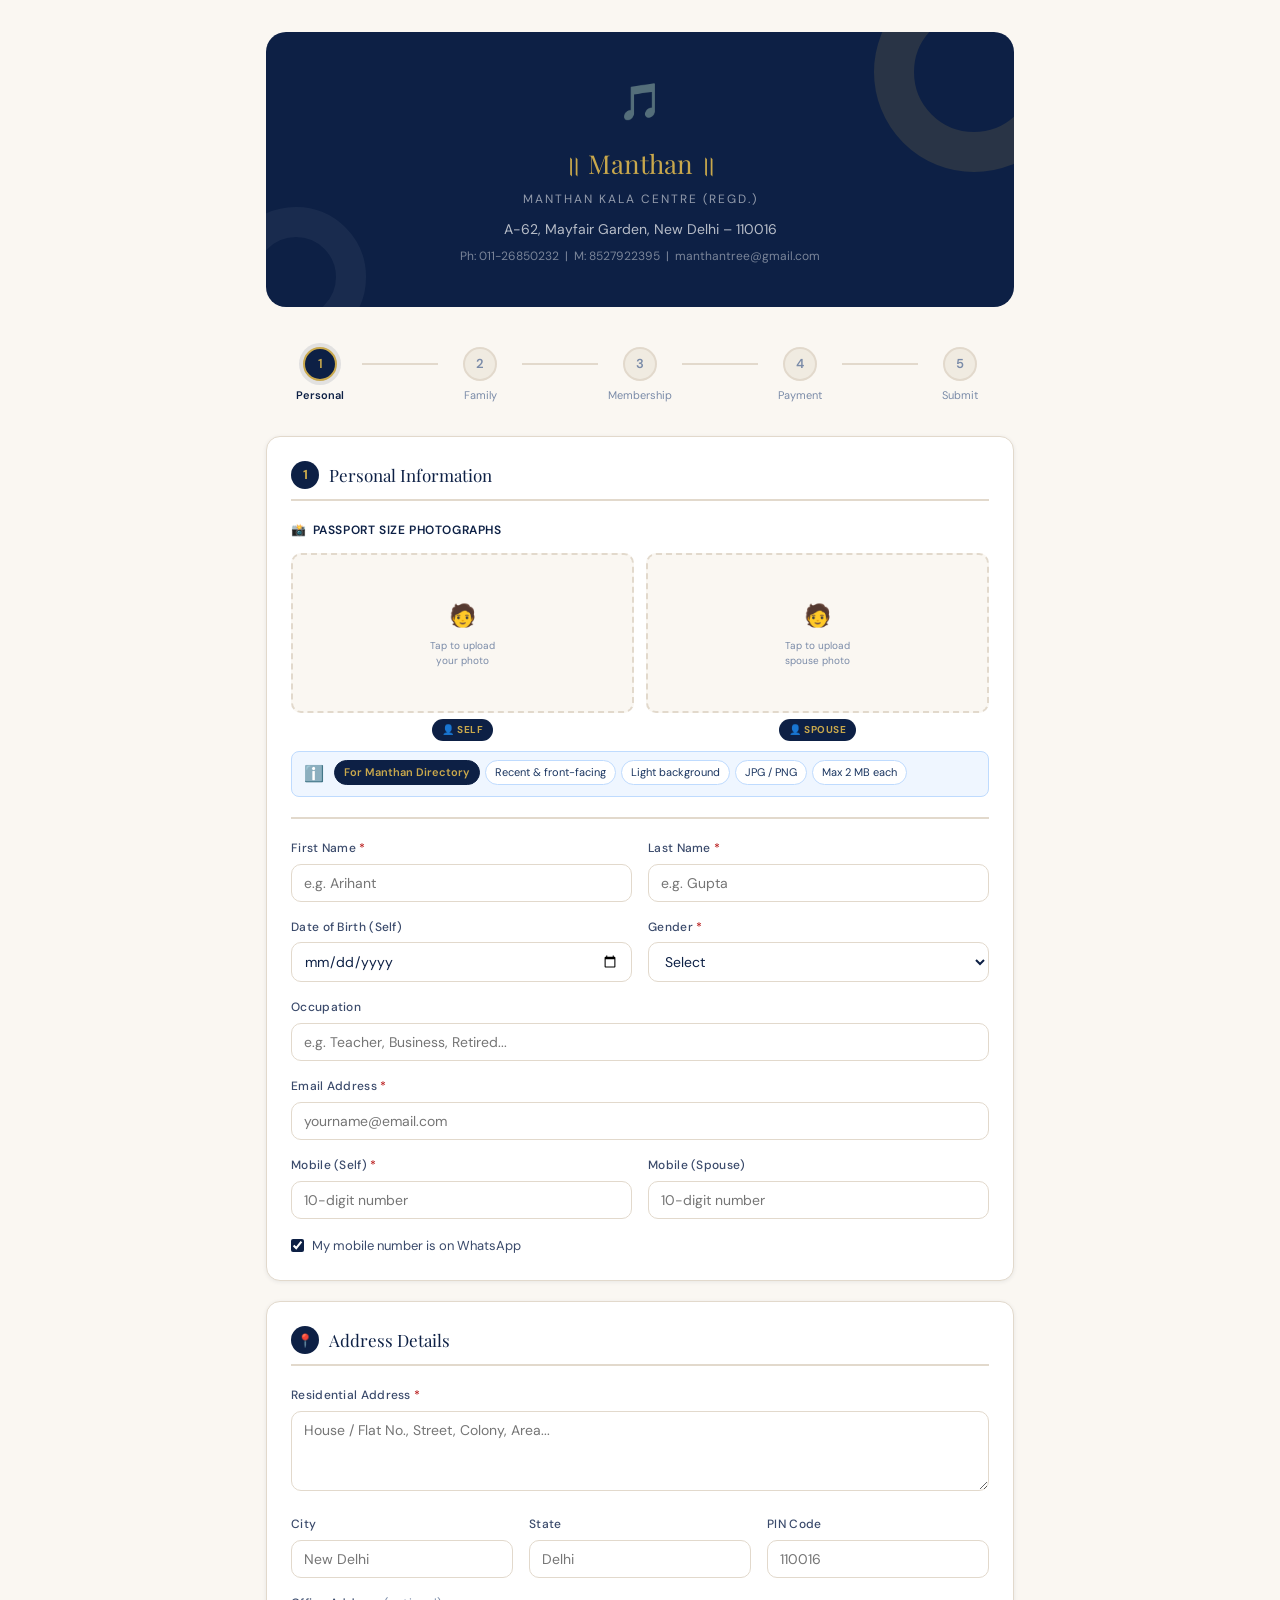
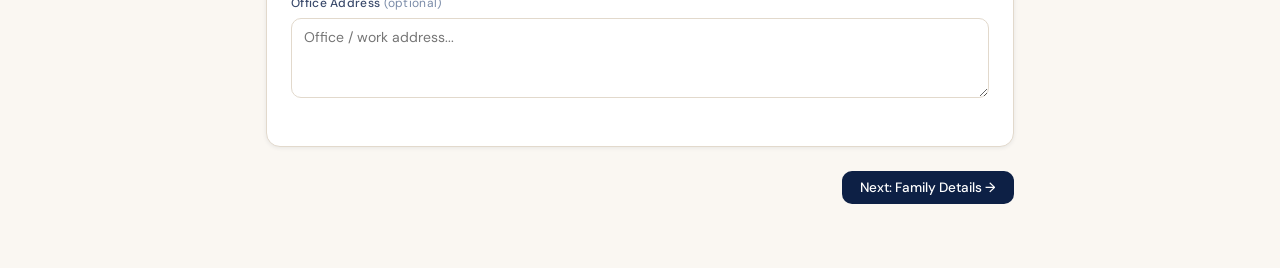
==== index.html @ f6948402 "Fix registration center name and update script URL" ====
<!DOCTYPE html>
<html lang="en">
<head>
  <meta charset="UTF-8"/>
  <meta name="viewport" content="width=device-width, initial-scale=1.0"/>
  <title>Manthan Kala Centre — Membership Registration</title>
  <link rel="stylesheet" href="css/style.css"/>
  <style>
    body { background: var(--ivory); min-height: 100vh; }
    .reg-page { max-width: 780px; margin: 0 auto; padding: 2rem 1rem 4rem; }

    .reg-header {
      text-align: center; margin-bottom: 2.5rem;
      padding: 2.5rem 2rem;
      background: var(--navy);
      border-radius: var(--radius-xl);
      position: relative; overflow: hidden;
    }
    .reg-header::before {
      content: ''; position: absolute; top: -60px; right: -60px;
      width: 200px; height: 200px; border-radius: 50%;
      border: 40px solid rgba(201,168,76,0.15);
    }
    .reg-header::after {
      content: ''; position: absolute; bottom: -40px; left: -40px;
      width: 140px; height: 140px; border-radius: 50%;
      border: 30px solid rgba(255,255,255,0.05);
    }
    .reg-logo-mark { font-size: 36px; margin-bottom: 12px; }
    .reg-org { font-family: 'Playfair Display', serif; font-size: 26px; color: var(--gold); margin-bottom: 4px; }
    .reg-sub { font-size: 12px; color: rgba(255,255,255,0.55); letter-spacing: 2px; text-transform: uppercase; }
    .reg-tagline { font-size: 14px; color: rgba(255,255,255,0.7); margin-top: 8px; }

    .reg-addr { font-size: 12px; color: rgba(255,255,255,0.45); margin-top: 6px; }

    /* stepper row */
    .stepper-row { display: flex; align-items: flex-start; margin-bottom: 2rem; padding: 0 1rem; }
    .step-item { display: flex; flex-direction: column; align-items: center; flex: 1; }
    .step-circle {
      width: 34px; height: 34px; border-radius: 50%;
      display: flex; align-items: center; justify-content: center;
      font-size: 13px; font-weight: 600; transition: all 0.3s; flex-shrink: 0;
    }
    .step-circle.done    { background: var(--success); color: #fff; }
    .step-circle.active  { background: var(--navy); color: var(--gold); border: 2px solid var(--gold); box-shadow: 0 0 0 4px rgba(13,32,69,0.1); }
    .step-circle.pending { background: var(--ivory-dark); color: var(--text-muted); border: 2px solid var(--ivory-border); }
    .step-lbl { font-size: 11px; color: var(--text-muted); margin-top: 5px; text-align: center; }
    .step-lbl.active { color: var(--navy); font-weight: 600; }
    .step-conn { flex: 1; height: 2px; background: var(--ivory-border); margin: 16px 4px 0; }
    .step-conn.done { background: var(--success); }

    .section-header {
      display: flex; align-items: center; gap: 10px;
      margin-bottom: 1.25rem; padding-bottom: 10px;
      border-bottom: 2px solid var(--ivory-border);
    }
    .section-num {
      width: 28px; height: 28px; border-radius: 50%;
      background: var(--navy); color: var(--gold);
      font-size: 13px; font-weight: 700;
      display: flex; align-items: center; justify-content: center;
      flex-shrink: 0;
    }
    .section-title { font-family: 'Playfair Display', serif; font-size: 17px; color: var(--navy); }

    .fee-box {
      background: linear-gradient(135deg, var(--navy) 0%, var(--navy-mid) 100%);
      color: #fff; border-radius: var(--radius-lg); padding: 1.25rem 1.5rem;
      margin-top: 1rem;
    }
    .fee-row { display: flex; justify-content: space-between; font-size: 14px; padding: 5px 0; }
    .fee-row.total { border-top: 1px solid rgba(255,255,255,0.2); margin-top: 6px; padding-top: 10px; font-size: 18px; font-weight: 700; color: var(--gold); }

    .bank-box {
      background: #EFF6FF; border: 1px solid #BFDBFE;
      border-radius: var(--radius); padding: 1rem 1.25rem; font-size: 13px; color: var(--navy-mid);
    }
    .bank-box strong { color: var(--navy); display: block; margin-bottom: 6px; }

    .step-content { animation: fadeIn 0.3s ease; }
    @keyframes fadeIn { from { opacity:0; transform:translateY(8px); } to { opacity:1; transform:none; } }

    /* ── PASSPORT PHOTO UPLOAD — mobile-first redesign ── */
    .photo-section {
      padding: 0 0 1.25rem;
      margin-bottom: 1.25rem;
      border-bottom: 2px solid var(--ivory-border);
    }
    .photo-section-label {
      font-size: 12px; font-weight: 600; color: var(--navy);
      text-transform: uppercase; letter-spacing: 0.6px;
      margin-bottom: 12px;
      display: flex; align-items: center; gap: 6px;
    }
    /* Two upload boxes side by side */
    .photo-boxes-row {
      display: grid;
      grid-template-columns: 1fr 1fr;
      gap: 12px;
      margin-bottom: 10px;
    }
    .photo-slot {
      display: flex; flex-direction: column; align-items: center; gap: 6px;
    }
    .photo-box {
      width: 100%; aspect-ratio: 3/4;
      max-height: 160px;
      border: 2px dashed var(--ivory-border);
      border-radius: 10px; background: var(--ivory);
      display: flex; flex-direction: column;
      align-items: center; justify-content: center;
      overflow: hidden;
      transition: border-color 0.2s, background 0.2s;
      position: relative;
      cursor: pointer;
    }
    .photo-box:hover { border-color: var(--blue-accent); background: #EFF6FF; }
    .photo-box.has-photo { border-style: solid; border-color: var(--navy); background: #fff; }

    /* The file input covers the entire box invisibly — user taps directly on it */
    .photo-box input[type=file] {
      position: absolute;
      inset: 0;
      width: 100%;
      height: 100%;
      opacity: 0;
      cursor: pointer;
      z-index: 10;
      font-size: 0;
    }
    /* Preview image sits below the input */
    .photo-box img {
      position: absolute;
      inset: 0;
      width: 100%; height: 100%;
      object-fit: cover;
      z-index: 2;
      border-radius: 8px;
      display: block;
    }
    .photo-box.has-photo .photo-box-placeholder { display: none; }
    .photo-box-placeholder {
      text-align: center; padding: 6px; z-index: 1; position: relative;
    }
    .photo-box-placeholder .ph-icon { font-size: 22px; margin-bottom: 4px; display: block; }
    .photo-box-placeholder .ph-text { font-size: 10px; color: var(--text-muted); line-height: 1.5; }
    .photo-tag {
      display: inline-flex; align-items: center; gap: 5px;
      background: var(--navy); color: var(--gold);
      font-size: 10px; font-weight: 700; letter-spacing: 0.5px;
      text-transform: uppercase;
      padding: 3px 10px; border-radius: 20px;
    }
    .photo-change-btn {
      font-size: 11px; color: var(--blue-accent); cursor: pointer;
      background: none; border: none; padding: 0; text-decoration: underline;
      display: none; margin-top: 0; text-align: center;
    }
    .photo-slot.has-photo .photo-change-btn { display: block; }

    /* Compact horizontal requirements strip below the boxes */
    .photo-req-strip {
      display: flex; align-items: flex-start; gap: 10px;
      background: #EFF6FF; border: 1px solid #BFDBFE;
      border-radius: 8px; padding: 8px 12px;
      margin-top: 2px;
    }
    .photo-req-icon { font-size: 16px; flex-shrink: 0; margin-top: 1px; }
    .photo-req-tags {
      display: flex; flex-wrap: wrap; gap: 5px; align-items: center;
    }
    .photo-req-chip {
      display: inline-block;
      background: #fff; border: 1px solid #BFDBFE;
      border-radius: 20px; padding: 2px 9px;
      font-size: 11px; color: var(--navy-mid);
      white-space: nowrap;
    }
    .photo-req-chip.accent {
      background: var(--navy); color: var(--gold);
      border-color: var(--navy); font-weight: 600;
    }

    .btn-row { display: flex; gap: 10px; justify-content: flex-end; margin-top: 1.5rem; }

    /* receipt upload */
    .receipt-uploaded { background: var(--success-bg); border: 1.5px solid #A7F3D0; border-radius: var(--radius); padding: 10px 14px; display: flex; align-items: center; gap: 10px; font-size: 13px; color: var(--success); margin-top: 10px; }

    /* success screen */
    .success-card { text-align: center; padding: 3rem 2rem; }
    .success-ring { width: 80px; height: 80px; border-radius: 50%; background: var(--success-bg); border: 3px solid var(--success); color: var(--success); font-size: 36px; display: flex; align-items: center; justify-content: center; margin: 0 auto 1.5rem; }
    .success-title { font-family: 'Playfair Display', serif; font-size: 26px; color: var(--navy); margin-bottom: 8px; }
    .success-id { display: inline-block; background: var(--navy); color: var(--gold); font-size: 22px; font-weight: 700; padding: 10px 28px; border-radius: var(--radius); letter-spacing: 2px; margin: 1rem 0; }
    .next-box { background: var(--ivory-dark); border-radius: var(--radius-lg); padding: 1.25rem; text-align: left; margin-top: 1.5rem; }
    .next-box p { font-size: 13px; color: var(--text-mid); padding: 4px 0; }
  </style>
</head>
<body>
<div class="reg-page">

  <!-- HEADER -->
  <div class="reg-header">
    <div class="reg-logo-mark">🎵</div>
    <div class="reg-org">॥ Manthan ॥</div>
    <div class="reg-sub">Manthan Kala Centre (Regd.)</div>
    <div class="reg-tagline">A-62, Mayfair Garden, New Delhi – 110016</div>
    <div class="reg-addr">Ph: 011-26850232 &nbsp;|&nbsp; M: 8527922395 &nbsp;|&nbsp; manthantree@gmail.com</div>
  </div>

  <!-- STEPPER -->
  <div class="stepper-row" id="stepper">
    <div class="step-item">
      <div class="step-circle active" id="sc1">1</div>
      <div class="step-lbl active" id="sl1">Personal</div>
    </div>
    <div class="step-conn" id="cn1"></div>
    <div class="step-item">
      <div class="step-circle pending" id="sc2">2</div>
      <div class="step-lbl" id="sl2">Family</div>
    </div>
    <div class="step-conn" id="cn2"></div>
    <div class="step-item">
      <div class="step-circle pending" id="sc3">3</div>
      <div class="step-lbl" id="sl3">Membership</div>
    </div>
    <div class="step-conn" id="cn3"></div>
    <div class="step-item">
      <div class="step-circle pending" id="sc4">4</div>
      <div class="step-lbl" id="sl4">Payment</div>
    </div>
    <div class="step-conn" id="cn4"></div>
    <div class="step-item">
      <div class="step-circle pending" id="sc5">5</div>
      <div class="step-lbl" id="sl5">Submit</div>
    </div>
  </div>

  <!-- ═══ STEP 1: PERSONAL INFO ═══ -->
  <div id="step1" class="step-content">
    <div class="card">
      <div class="section-header"><div class="section-num">1</div><div class="section-title">Personal Information</div></div>

      <!-- PASSPORT PHOTOS — compact mobile-first layout -->
      <div class="photo-section">
        <div class="photo-section-label">
          <span>📸</span> Passport Size Photographs
        </div>

        <!-- Two upload boxes side by side -->
        <div class="photo-boxes-row">

          <!-- Self -->
          <div class="photo-slot" id="photoSlot-self">
            <div class="photo-box" id="photoBox-self" title="Tap to upload your passport photo">
              <!-- Invisible file input covers the entire box — direct tap -->
              <input type="file" id="photoInput-self" accept="image/*" capture="user"/>
              <div class="photo-box-placeholder">
                <span class="ph-icon">🧑</span>
                <div class="ph-text">Tap to upload<br/>your photo</div>
              </div>
            </div>
            <div class="photo-tag">&#128100; Self</div>
            <button class="photo-change-btn" id="photoChangeBtn-self" type="button"
                    onclick="document.getElementById('photoInput-self').click()">
              Change photo
            </button>
          </div>

          <!-- Spouse -->
          <div class="photo-slot" id="photoSlot-spouse">
            <div class="photo-box" id="photoBox-spouse" title="Tap to upload spouse passport photo">
              <!-- Invisible file input covers the entire box — direct tap -->
              <input type="file" id="photoInput-spouse" accept="image/*"/>
              <div class="photo-box-placeholder">
                <span class="ph-icon">🧑</span>
                <div class="ph-text">Tap to upload<br/>spouse photo</div>
              </div>
            </div>
            <div class="photo-tag">&#128100; Spouse</div>
            <button class="photo-change-btn" id="photoChangeBtn-spouse" type="button"
                    onclick="document.getElementById('photoInput-spouse').click()">
              Change photo
            </button>
          </div>

        </div><!-- end photo-boxes-row -->

        <!-- Compact requirements strip below the two boxes -->
        <div class="photo-req-strip">
          <div class="photo-req-icon">ℹ️</div>
          <div class="photo-req-tags">
            <span class="photo-req-chip accent">For Manthan Directory</span>
            <span class="photo-req-chip">Recent &amp; front-facing</span>
            <span class="photo-req-chip">Light background</span>
            <span class="photo-req-chip">JPG / PNG</span>
            <span class="photo-req-chip">Max 2 MB each</span>
          </div>
        </div>

      </div><!-- END PHOTOS -->

      <div class="form-grid">
        <div class="field" id="f-fname">
          <label>First Name <span class="req">*</span></label>
          <input type="text" id="fname" placeholder="e.g. Arihant"/>
          <div class="error-msg" style="color:var(--danger);font-size:11px;display:none;">Required</div>
        </div>
        <div class="field" id="f-lname">
          <label>Last Name <span class="req">*</span></label>
          <input type="text" id="lname" placeholder="e.g. Gupta"/>
          <div class="error-msg" style="color:var(--danger);font-size:11px;display:none;">Required</div>
        </div>
      </div>
      <div class="form-grid">
        <div class="field">
          <label>Date of Birth (Self)</label>
          <input type="date" id="dob"/>
        </div>
        <div class="field" id="f-gender">
          <label>Gender <span class="req">*</span></label>
          <select id="gender">
            <option value="">Select</option>
            <option>Male</option><option>Female</option><option>Other</option>
          </select>
          <div class="error-msg" style="color:var(--danger);font-size:11px;display:none;">Required</div>
        </div>
      </div>
      <div class="field">
        <label>Occupation</label>
        <input type="text" id="occ" placeholder="e.g. Teacher, Business, Retired..."/>
      </div>
      <div class="field" id="f-email">
        <label>Email Address <span class="req">*</span></label>
        <input type="email" id="email" placeholder="yourname@email.com"/>
        <div class="error-msg" style="color:var(--danger);font-size:11px;display:none;">Valid email required</div>
      </div>
      <div class="form-grid">
        <div class="field" id="f-mobile">
          <label>Mobile (Self) <span class="req">*</span></label>
          <input type="tel" id="mobile" placeholder="10-digit number" maxlength="10"/>
          <div class="error-msg" style="color:var(--danger);font-size:11px;display:none;">Valid 10-digit number required</div>
        </div>
        <div class="field">
          <label>Mobile (Spouse)</label>
          <input type="tel" id="mobile2" placeholder="10-digit number" maxlength="10"/>
        </div>
      </div>
      <label class="flex-center gap-8" style="font-size:13px;color:var(--text-mid);cursor:pointer;">
        <input type="checkbox" id="whatsapp" checked style="accent-color:var(--navy);"/> 
        My mobile number is on WhatsApp
      </label>
    </div>
    <div class="card">
      <div class="section-header"><div class="section-num">📍</div><div class="section-title">Address Details</div></div>
      <div class="field">
        <label>Residential Address <span class="req">*</span></label>
        <textarea id="raddr" placeholder="House / Flat No., Street, Colony, Area..."></textarea>
      </div>
      <div class="form-grid-3">
        <div class="field"><label>City</label><input type="text" id="city" placeholder="New Delhi"/></div>
        <div class="field"><label>State</label><input type="text" id="state" placeholder="Delhi"/></div>
        <div class="field"><label>PIN Code</label><input type="text" id="pin" maxlength="6" placeholder="110016"/></div>
      </div>
      <div class="field">
        <label>Office Address <span style="color:var(--text-muted);font-weight:400;">(optional)</span></label>
        <textarea id="oaddr" placeholder="Office / work address..."></textarea>
      </div>
    </div>
    <div class="btn-row">
      <button class="btn btn-primary" onclick="goStep(2)">Next: Family Details &rarr;</button>
    </div>
  </div>

  <!-- ═══ STEP 2: FAMILY ═══ -->
  <div id="step2" class="step-content" style="display:none;">
    <div class="card">
      <div class="section-header"><div class="section-num">2</div><div class="section-title">Family Details</div></div>
      <div class="form-grid">
        <div class="field"><label>Spouse / Partner Name</label><input type="text" id="spouse" placeholder="Full name"/></div>
        <div class="field"><label>Date of Birth (Spouse)</label><input type="date" id="sdob"/></div>
      </div>
      <div class="field"><label>Wedding Anniversary Date</label><input type="date" id="anniv"/></div>
      <div class="field"><label>Dependants / Children Names</label><input type="text" id="dep" placeholder="e.g. Riya, Arjun (comma separated)"/></div>
    </div>
    <div class="card">
      <div class="section-header"><div class="section-num">🎨</div><div class="section-title">Area of Interest in Arts</div></div>
      <p class="text-muted text-small" style="margin-bottom:10px;">Select all that apply — we'll invite you to relevant events</p>
      <div class="chip-group">
        <div class="chip" onclick="toggleChip(this)">Classical Music</div>
        <div class="chip" onclick="toggleChip(this)">Light Music</div>
        <div class="chip" onclick="toggleChip(this)">Classical Dance</div>
        <div class="chip" onclick="toggleChip(this)">Folk Dance</div>
        <div class="chip" onclick="toggleChip(this)">Theatre / Drama</div>
        <div class="chip" onclick="toggleChip(this)">Visual Arts</div>
        <div class="chip" onclick="toggleChip(this)">Poetry / Literature</div>
        <div class="chip" onclick="toggleChip(this)">Photography</div>
        <div class="chip" onclick="toggleChip(this)">Handicrafts</div>
        <div class="chip" onclick="toggleChip(this)">Other</div>
      </div>
    </div>
    <div class="btn-row">
      <button class="btn btn-outline" onclick="goStep(1)">&larr; Back</button>
      <button class="btn btn-primary" onclick="goStep(3)">Next: Membership &rarr;</button>
    </div>
  </div>

  <!-- ═══ STEP 3: MEMBERSHIP ═══ -->
  <div id="step3" class="step-content" style="display:none;">
    <div class="card">
      <div class="section-header"><div class="section-num">3</div><div class="section-title">Membership Type</div></div>
      <div class="mem-type-wrap">
        <div class="mem-type-card selected">
          <div class="flex-center gap-12">
            <span style="font-size:24px;">⭐</span>
            <div>
              <div class="mem-type-name">Annual Membership</div>
              <div class="mem-type-price">₹25,000 <span style="font-size:13px;color:var(--text-muted);font-weight:400;">per year</span></div>
              <div class="mem-type-tax">+ CGST 9% (₹2,250) + SGST 9% (₹2,250) | HSN Code: 999599</div>
              <div class="mem-type-total">Total Payable: ₹29,500 per year</div>
            </div>
          </div>
        </div>
      </div>
      <div class="fee-box mt-2">
        <div class="fee-row"><span>Yearly Subscription (HSN 999599)</span><span>₹25,000</span></div>
        <div class="fee-row"><span>CGST @ 9%</span><span>₹2,250</span></div>
        <div class="fee-row"><span>SGST @ 9%</span><span>₹2,250</span></div>
        <div class="fee-row total"><span>Total Payable</span><span>₹29,500</span></div>
      </div>
      <p class="text-small text-muted mt-1" style="padding:8px 0;">
        In words: <em>Rupees Twenty-Nine Thousand Five Hundred Only</em>
      </p>
      <div class="field mt-2">
        <label>Referred by (Member Name or ID)</label>
        <input type="text" id="refby" placeholder="Who introduced you to Manthan Kala Centre? (optional)"/>
      </div>
    </div>
    <div class="btn-row">
      <button class="btn btn-outline" onclick="goStep(2)">&larr; Back</button>
      <button class="btn btn-primary" onclick="goStep(4)">Next: Payment &rarr;</button>
    </div>
  </div>

  <!-- ═══ STEP 4: PAYMENT ═══ -->
  <div id="step4" class="step-content" style="display:none;">
    <div class="card">
      <div class="section-header"><div class="section-num">4</div><div class="section-title">Payment Details</div></div>

      <div class="bank-box">
        <strong>Bank Account Details — Manthan Kala Centre</strong>
        <div class="form-grid" style="margin-top:6px;gap:8px;">
          <div><span class="text-muted text-small">Bank Name</span><br/><strong>Punjab National Bank</strong></div>
          <div><span class="text-muted text-small">Account No.</span><br/><strong>05622011010738</strong></div>
          <div><span class="text-muted text-small">IFSC Code</span><br/><strong>PUNB0035610</strong></div>
          <div><span class="text-muted text-small">Branch</span><br/><strong>New Delhi, Saket – 110017</strong></div>
        </div>
        <div style="margin-top:8px;font-size:11px;color:var(--text-muted);">Also payable via cheque/cash in favour of "MANTHAN KALA CENTRE". Write Name &amp; Membership No. on reverse of cheque.</div>
        <div style="margin-top:6px;font-size:11px;color:var(--warning);background:var(--warning-bg);padding:6px 10px;border-radius:6px;">
          ⚠ Payment due before <strong>15th May</strong> of each year. Interest @ ₹500/month applies after due date.
        </div>
      </div>

      <div class="field mt-2">
        <label>Payment Method <span class="req">*</span></label>
        <select id="paymethod">
          <option value="">Select method</option>
          <option>NEFT / RTGS / IMPS</option>
          <option>UPI / GPay / PhonePe</option>
          <option>Cheque</option>
          <option>Cash at Office</option>
        </select>
      </div>
      <div class="form-grid">
        <div class="field" id="f-payref">
          <label>Transaction / UTR Reference No. <span class="req">*</span></label>
          <input type="text" id="payref" placeholder="e.g. PUNB0012345678 or UPI Ref"/>
          <div class="error-msg" style="color:var(--danger);font-size:11px;display:none;">Required</div>
        </div>
        <div class="field">
          <label>Payment Date <span class="req">*</span></label>
          <input type="date" id="paydate"/>
        </div>
      </div>
      <div class="field">
        <label>Amount Paid (₹) <span class="req">*</span></label>
        <input type="number" id="payamt" value="29500" min="0"/>
      </div>

      <!-- Receipt upload -->
      <div class="field">
        <label>Upload Payment Receipt / Screenshot <span class="req">*</span></label>
        <div class="upload-zone" id="uploadZone" onclick="document.getElementById('receiptFile').click()">
          <div class="upload-icon">📎</div>
          <div class="upload-text">Click to upload or drag &amp; drop</div>
          <div class="upload-hint">JPG, PNG, PDF — max 5MB</div>
        </div>
        <input type="file" id="receiptFile" accept="image/*,.pdf" style="display:none;" onchange="handleUpload(this)"/>
        <div id="uploadPreview" style="display:none;" class="receipt-uploaded">
          <span>✅</span> <span id="uploadName"></span>
          <button onclick="clearUpload()" style="margin-left:auto;background:none;border:none;cursor:pointer;font-size:14px;color:var(--danger);">✕</button>
        </div>
      </div>

      <div class="field">
        <label>Additional Notes / Message</label>
        <textarea id="paynotes" placeholder="Any additional information for the office..."></textarea>
      </div>
    </div>
    <div class="btn-row">
      <button class="btn btn-outline" onclick="goStep(3)">&larr; Back</button>
      <button class="btn btn-primary" onclick="goStep(5)">Review &amp; Submit &rarr;</button>
    </div>
  </div>

  <!-- ═══ STEP 5: REVIEW & SUBMIT ═══ -->
  <div id="step5" class="step-content" style="display:none;">
    <div class="card">
      <div class="section-header"><div class="section-num">5</div><div class="section-title">Review Your Application</div></div>
      <div id="summaryBody"></div>
    </div>
    <div class="card">
      <label class="flex-center gap-8" style="font-size:13px;cursor:pointer;margin-bottom:10px;">
        <input type="checkbox" id="agree" style="accent-color:var(--navy);"/>
        I agree to abide by the rules, byelaws, and norms of Manthan Kala Centre (Regd.)
      </label>
      <label class="flex-center gap-8" style="font-size:13px;cursor:pointer;">
        <input type="checkbox" id="accurate" style="accent-color:var(--navy);"/>
        The information provided is true and accurate to the best of my knowledge
      </label>
    </div>
    <div id="submitAlert" style="display:none;"></div>
    <div class="btn-row">
      <button class="btn btn-outline" onclick="goStep(4)">&larr; Back</button>
      <button class="btn btn-gold" id="submitBtn" onclick="submitForm()">&#10003; Submit Application</button>
    </div>
  </div>

  <!-- ═══ SUCCESS ═══ -->
  <div id="stepSuccess" style="display:none;">
    <div class="card success-card">
      <div class="success-ring">✓</div>
      <div class="success-title">Application Submitted!</div>
      <p class="text-muted">Your membership application is under review.</p>
      <div class="success-id" id="successID">MKC-2026-XXXX</div>
      <p class="text-small text-muted">Save this Application Number for future reference</p>
      <div class="next-box">
        <p style="font-weight:600;color:var(--navy);margin-bottom:8px;">What happens next?</p>
        <p>📋 Admin will review your details and payment receipt</p>
        <p>✅ Upon verification, your membership will be activated</p>
        <p>📧 You will receive a Tax Invoice by email (for official records)</p>
        <p>📞 For queries: 8527922395 (WhatsApp) or manthantree@gmail.com</p>
        <p>⚠ Payment should be made before 15th May. Interest @ ₹500/month after due date.</p>
      </div>
      <button class="btn btn-outline mt-2" onclick="resetForm()">Register Another Member</button>
    </div>
  </div>

</div><!-- end reg-page -->

<script>
// MKC Registration Form - register.js
var SCRIPT_URL = 'https://script.google.com/macros/s/AKfycby2R9WL7mCyHiYpEG32wGveIFTIZwmKuvpVXccnBHKwXLjN-_VLME05RcclV7tKplvC/exec
';
YOUR_
var currentStep  = 1;
var uploadedFile = null;
var photoData    = { self: null, spouse: null };
var driveLinks   = { receipt: '', photoSelf: '', photoSpouse: '' };
var CHUNK_SIZE   = 6000;
var _cbCount     = 0;

// ?????? PHOTO PREVIEW ??????
function showPhotoPreview(who, dataUrl) {
  var box  = document.getElementById('photoBox-'  + who);
  var slot = document.getElementById('photoSlot-' + who);
  if (!box) return;
  var old = box.querySelector('img');
  if (old) old.remove();
  var img = document.createElement('img');
  img.style.cssText = 'position:absolute;top:0;left:0;width:100%;height:100%;object-fit:cover;z-index:2;border-radius:8px;display:block;';
  img.src = dataUrl;
  box.appendChild(img);
  box.classList.add('has-photo');
  if (slot) slot.classList.add('has-photo');
}

function handlePhoto(who, input) {
  var file = input && input.files && input.files[0];
  if (!file) return;
  if (file.size > 2097152) { alert('Photo too large. Max 2MB.'); input.value = ''; return; }
  var reader = new FileReader();
  reader.onload = function(ev) {
    photoData[who] = { dataUrl: ev.target.result, name: file.name, mime: file.type };
    showPhotoPreview(who, ev.target.result);
  };
  reader.onerror = function() { alert('Could not read photo. Try again.'); };
  reader.readAsDataURL(file);
}

// ?????? RECEIPT PREVIEW ??????
function handleUpload(input) {
  var file = input && input.files && input.files[0];
  if (!file) return;
  if (file.size > 5242880) { alert('File too large. Max 5MB.'); input.value = ''; return; }
  var reader = new FileReader();
  reader.onload = function(ev) {
    uploadedFile = { dataUrl: ev.target.result, name: file.name, mime: file.type };
    var prev = document.getElementById('uploadPreview');
    var zone = document.getElementById('uploadZone');
    var nm   = document.getElementById('uploadName');
    if (prev) prev.style.display = 'flex';
    if (zone) zone.style.display = 'none';
    if (nm)   nm.textContent = file.name;
  };
  reader.onerror = function() { alert('Could not read file. Try again.'); };
  reader.readAsDataURL(file);
}

function clearUpload() {
  uploadedFile = null;
  driveLinks.receipt = '';
  var rf = document.getElementById('receiptFile');
  if (rf) rf.value = '';
  var prev = document.getElementById('uploadPreview');
  var zone = document.getElementById('uploadZone');
  if (prev) prev.style.display = 'none';
  if (zone) zone.style.display = 'block';
}

// ?????? STEP NAVIGATION ??????
function goStep(n) {
  if (n > currentStep && !validateStep(currentStep)) return;
  document.getElementById('step' + currentStep).style.display = 'none';
  currentStep = n;
  var el = document.getElementById('step' + n);
  if (el) el.style.display = 'block';
  updateStepper();
  if (n === 5) buildSummary();
  window.scrollTo({ top: 0, behavior: 'smooth' });
}

function updateStepper() {
  for (var i = 1; i <= 5; i++) {
    var sc = document.getElementById('sc' + i);
    var sl = document.getElementById('sl' + i);
    if (!sc) continue;
    if (i < currentStep)       { sc.className = 'step-circle done';    sc.innerHTML = '&#10003;'; }
    else if (i === currentStep) { sc.className = 'step-circle active';  sc.innerHTML = String(i); }
    else                        { sc.className = 'step-circle pending'; sc.innerHTML = String(i); }
    sl.className = 'step-lbl' + (i === currentStep ? ' active' : '');
    if (i < 5) {
      var cn = document.getElementById('cn' + i);
      if (cn) cn.className = 'step-conn' + (i < currentStep ? ' done' : '');
    }
  }
}

// ?????? VALIDATION ??????
function validateStep(s) {
  if (s === 1) return checkFields([
    ['f-fname','fname','text'],['f-lname','lname','text'],
    ['f-gender','gender','select'],['f-email','email','email'],['f-mobile','mobile','mobile']
  ]);
  if (s === 4) {
    var ok = checkFields([['f-payref','payref','text']]);
    if (!uploadedFile) { alert('Please upload your payment receipt.'); return false; }
    var pm = document.getElementById('paymethod');
    if (!pm || !pm.value) { alert('Please select a payment method.'); return false; }
    return ok;
  }
  return true;
}

function checkFields(arr) {
  var ok = true;
  arr.forEach(function(c) {
    var wrap = document.getElementById(c[0]);
    if (!wrap) return;
    var inp = document.getElementById(c[1]);
    var val = inp ? inp.value.trim() : '';
    var bad;
    if (c[2] === 'email')  bad = !val || !/^[^\s@]+@[^\s@]+\.[^\s@]+$/.test(val);
    else if (c[2] === 'mobile') bad = !val || !/^\d{10}$/.test(val);
    else bad = !val;
    wrap.classList.toggle('has-error', bad);
    var em = wrap.querySelector('.error-msg');
    if (em) em.style.display = bad ? 'block' : 'none';
    if (bad) ok = false;
  });
  return ok;
}

function toggleChip(el) { el.classList.toggle('selected'); }

// ?????? BUILD SUMMARY ??????
function buildSummary() {
  var chips = Array.from(document.querySelectorAll('.chip.selected')).map(function(c) { return c.textContent; }).join(', ');
  var rows = [
    ['Full Name', (v('fname') + ' ' + v('lname')).trim()],
    ['Gender', v('gender')],
    ['Date of Birth', v('dob') || '-'],
    ['Occupation', v('occ') || '-'],
    ['Email', v('email')],
    ['Mobile', v('mobile') + (document.getElementById('whatsapp').checked ? ' (WhatsApp)' : '')],
    ['Spouse Name', v('spouse') || '-'],
    ['City / PIN', (v('city') || '') + (v('pin') ? ' - ' + v('pin') : '')],
    ['Payment Method', v('paymethod')],
    ['Payment Ref', v('payref')],
    ['Receipt', uploadedFile ? 'Uploaded: ' + uploadedFile.name : '-'],
    ['Photo (Self)', photoData.self ? 'Uploaded: ' + photoData.self.name : '-'],
    ['Photo (Spouse)', photoData.spouse ? 'Uploaded: ' + photoData.spouse.name : '-']
  ];
  var html = '<div style="display:grid;grid-template-columns:1fr 1fr;gap:0;">';
  rows.forEach(function(r, i) {
    var odd = (i % 2 === 0);
    html += '<div style="padding:8px 0 8px ' + (odd ? '0' : '1rem') + ';border-bottom:1px solid var(--ivory-border);' + (odd ? 'padding-right:1rem;' : 'border-left:1px solid var(--ivory-border);') + '">';
    html += '<div style="font-size:11px;text-transform:uppercase;letter-spacing:0.5px;color:var(--text-muted);margin-bottom:2px;">' + r[0] + '</div>';
    html += '<div style="font-size:14px;color:var(--navy);font-weight:500;">' + (r[1] || '-') + '</div></div>';
  });
  html += '</div>';
  document.getElementById('summaryBody').innerHTML = html;
}

function v(id) { var el = document.getElementById(id); return el ? el.value.trim() : ''; }

// ?????? JSONP GET helper ??????
function jsonpGet(url, timeoutMs) {
  timeoutMs = timeoutMs || 20000;
  return new Promise(function(resolve) {
    var cbName = '_mkc_' + (++_cbCount) + '_' + Date.now();
    var script = document.createElement('script');
    var done   = false;
    var timer  = setTimeout(function() {
      if (done) return;
      done = true;
      if (script.parentNode) script.parentNode.removeChild(script);
      delete window[cbName];
      resolve({ status: 'timeout' });
    }, timeoutMs);
    window[cbName] = function(data) {
      if (done) return;
      done = true;
      clearTimeout(timer);
      if (script.parentNode) script.parentNode.removeChild(script);
      delete window[cbName];
      resolve(data);
    };
    script.onerror = function() {
      if (done) return;
      done = true;
      clearTimeout(timer);
      if (script.parentNode) script.parentNode.removeChild(script);
      delete window[cbName];
      resolve({ status: 'error' });
    };
    script.src = url + '&callback=' + cbName;
    document.head.appendChild(script);
  });
}

// ?????? CHUNKED FILE UPLOAD ??????
function uploadFileInChunks(fileObj, appID, label) {
  if (!fileObj || !fileObj.dataUrl) return Promise.resolve('');
  if (SCRIPT_URL === 'https://script.google.com/macros/s/AKfycby2R9WL7mCyHiYpEG32wGveIFTIZwmKuvpVXccnBHKwXLjN-_VLME05RcclV7tKplvC/exec
') return Promise.resolve('');

  var b64   = fileObj.dataUrl.split(',')[1];
  var mime  = fileObj.mime  || 'image/jpeg';
  var fname = fileObj.name  || 'file';
  var total = Math.ceil(b64.length / CHUNK_SIZE);
  var fileID = appID + '_' + label + '_' + Date.now();

  var promise = Promise.resolve();
  for (var i = 0; i < total; i++) {
    (function(idx) {
      promise = promise.then(function() {
        var chunk = b64.substring(idx * CHUNK_SIZE, (idx + 1) * CHUNK_SIZE);
        var url = SCRIPT_URL
          + '?action=uploadChunk'
          + '&fileID='      + encodeURIComponent(fileID)
          + '&appID='       + encodeURIComponent(appID)
          + '&label='       + encodeURIComponent(label)
          + '&fileName='    + encodeURIComponent(fname)
          + '&mimeType='    + encodeURIComponent(mime)
          + '&chunkIdx='    + idx
          + '&totalChunks=' + total
          + '&chunk='       + encodeURIComponent(chunk);
        return jsonpGet(url, 25000);
      });
    })(i);
  }

  return promise.then(function() {
    var url = SCRIPT_URL
      + '?action=assembleFile'
      + '&fileID='      + encodeURIComponent(fileID)
      + '&appID='       + encodeURIComponent(appID)
      + '&label='       + encodeURIComponent(label)
      + '&fileName='    + encodeURIComponent(fname)
      + '&mimeType='    + encodeURIComponent(mime)
      + '&totalChunks=' + total;
    return jsonpGet(url, 30000);
  }).then(function(resp) {
    if (resp && resp.status === 'ok' && resp.link) return resp.link;
    return '';
  });
}

// ?????? SUBMIT ??????
function submitForm() {
  if (!document.getElementById('agree').checked || !document.getElementById('accurate').checked) {
    showAlert('Please check both declaration checkboxes before submitting.', 'warning');
    return;
  }

  var btn = document.getElementById('submitBtn');
  btn.disabled    = true;
  btn.textContent = 'Uploading receipt...';

  var chips = Array.from(document.querySelectorAll('.chip.selected')).map(function(c) { return c.textContent; }).join(', ');
  var appID = 'MKC-' + new Date().getFullYear() + '-' + (Math.floor(Math.random() * 9000) + 1000);
  var now   = new Date().toLocaleString('en-IN');

  uploadFileInChunks(uploadedFile, appID, 'receipt')
  .then(function(lnk) {
    driveLinks.receipt = lnk;
    btn.textContent = 'Uploading self photo...';
    return uploadFileInChunks(photoData.self, appID, 'photo_self');
  })
  .then(function(lnk) {
    driveLinks.photoSelf = lnk;
    btn.textContent = 'Uploading spouse photo...';
    return uploadFileInChunks(photoData.spouse, appID, 'photo_spouse');
  })
  .then(function(lnk) {
    driveLinks.photoSpouse = lnk;
    btn.textContent = 'Saving registration...';

    var data = {
      action:      'saveRegistration',
      appID:       appID,
      submittedAt: now,
      firstName:   v('fname'),    lastName:    v('lname'),
      gender:      v('gender'),   dob:         v('dob'),
      occupation:  v('occ'),      email:       v('email'),
      mobile:      v('mobile'),   mobileSpouse: v('mobile2'),
      whatsapp:    document.getElementById('whatsapp').checked ? 'Yes' : 'No',
      residentialAddress: v('raddr'),
      city:        v('city'),     state:       v('state'),
      pin:         v('pin'),      officeAddress: v('oaddr'),
      spouseName:  v('spouse'),   spouseDob:   v('sdob'),
      anniversary: v('anniv'),    dependants:  v('dep'),
      interests:   chips,         referredBy:  v('refby'),
      membershipType: 'Annual',
      baseAmount:  25000, cgst: 2250, sgst: 2250, totalAmount: 29500,
      paymentMethod: v('paymethod'), paymentRef: v('payref'),
      paymentDate: v('paydate'),  amountPaid:  v('payamt'),
      payNotes:    v('paynotes'),
      status:      'Pending Verification',
      receiptFileName:  uploadedFile       ? uploadedFile.name       : '',
      photoSelfName:    photoData.self     ? photoData.self.name     : '',
      photoSpouseName:  photoData.spouse   ? photoData.spouse.name   : '',
      receiptLink:      driveLinks.receipt     || '',
      photoSelfLink:    driveLinks.photoSelf   || '',
      photoSpouseLink:  driveLinks.photoSpouse || ''
    };

    if (SCRIPT_URL === 'https://script.google.com/macros/s/AKfycby2R9WL7mCyHiYpEG32wGveIFTIZwmKuvpVXccnBHKwXLjN-_VLME05RcclV7tKplvC/exec
') {
      console.log('DEMO mode:', data);
      showSuccess(appID);
      return Promise.resolve();
    }

    return fetch(SCRIPT_URL, {
      method:  'POST',
      mode:    'no-cors',
      headers: { 'Content-Type': 'application/json' },
      body:    JSON.stringify(data)
    });
  })
  .then(function() { showSuccess(appID); })
  .catch(function(err) {
    console.log('Submit completed (no-cors):', err);
    showSuccess(appID);
  });
}

function showAlert(msg, type) {
  var el = document.getElementById('submitAlert');
  if (!el) return;
  el.style.display = 'block';
  el.className     = 'alert alert-' + type;
  el.textContent   = msg;
}

function showSuccess(appID) {
  var s5 = document.getElementById('step5');
  var st = document.getElementById('stepper');
  var ss = document.getElementById('stepSuccess');
  var si = document.getElementById('successID');
  if (s5) s5.style.display  = 'none';
  if (st) st.style.display  = 'none';
  if (ss) ss.style.display  = 'block';
  if (si) si.textContent    = appID;
  window.scrollTo({ top: 0, behavior: 'smooth' });
}

function resetForm() { location.reload(); }

// ?????? WIRE ALL INPUTS after DOM ready ??????
document.addEventListener('DOMContentLoaded', function() {

  // Photo inputs
  ['self', 'spouse'].forEach(function(who) {
    var inp = document.getElementById('photoInput-' + who);
    if (inp) {
      inp.addEventListener('change', function() {
        handlePhoto(who, this);
      });
    }
  });

  // Receipt input
  var rec = document.getElementById('receiptFile');
  if (rec) {
    rec.addEventListener('change', function() {
      handleUpload(this);
    });
  }

  // Drag and drop on receipt zone
  var zone = document.getElementById('uploadZone');
  if (zone) {
    zone.addEventListener('dragover', function(e) {
      e.preventDefault();
      zone.classList.add('drag-over');
    });
    zone.addEventListener('dragleave', function() {
      zone.classList.remove('drag-over');
    });
    zone.addEventListener('drop', function(e) {
      e.preventDefault();
      zone.classList.remove('drag-over');
      var f = e.dataTransfer && e.dataTransfer.files && e.dataTransfer.files[0];
      if (f && rec) {
        rec.files = e.dataTransfer.files;
        handleUpload(rec);
      }
    });
  }
});

</script>
</body>
</html>
---- css/style.css ----
/* ══════════════════════════════════════════════════
   MANTHAN KALA CENTRE — Design System
   Theme: Deep Navy Blue + Warm Ivory + Gold accents
   Font: Playfair Display (headings) + DM Sans (body)
══════════════════════════════════════════════════ */

@import url('https://fonts.googleapis.com/css2?family=Playfair+Display:wght@400;600;700&family=DM+Sans:wght@300;400;500;600&display=swap');

:root {
  --navy:        #0D2045;
  --navy-mid:    #1A3560;
  --navy-light:  #2A4F8A;
  --blue-accent: #3B7DD8;
  --blue-glow:   #5B9CF6;
  --ivory:       #FAF7F2;
  --ivory-dark:  #F0EBE1;
  --ivory-border:#E2D9CC;
  --gold:        #C9A84C;
  --gold-light:  #E8C97A;
  --white:       #FFFFFF;
  --text-dark:   #0D2045;
  --text-mid:    #3A4A6B;
  --text-muted:  #7A8BA8;
  --success:     #1E7F4E;
  --success-bg:  #EAF7F0;
  --warning:     #B45309;
  --warning-bg:  #FEF3C7;
  --danger:      #B91C1C;
  --danger-bg:   #FEE2E2;
  --shadow-sm:   0 1px 4px rgba(13,32,69,0.08);
  --shadow-md:   0 4px 16px rgba(13,32,69,0.12);
  --shadow-lg:   0 8px 32px rgba(13,32,69,0.16);
  --radius:      10px;
  --radius-lg:   14px;
  --radius-xl:   20px;
}

*, *::before, *::after { box-sizing: border-box; margin: 0; padding: 0; }

html { scroll-behavior: smooth; }

body {
  font-family: 'DM Sans', sans-serif;
  background: var(--ivory);
  color: var(--text-dark);
  font-size: 15px;
  line-height: 1.65;
  -webkit-font-smoothing: antialiased;
}

h1,h2,h3,h4 { font-family: 'Playfair Display', serif; line-height: 1.25; }

a { color: var(--blue-accent); text-decoration: none; }
a:hover { color: var(--navy); }

/* ── LAYOUT ── */
.page-shell { display: flex; min-height: 100vh; }

/* ── SIDEBAR ── */
.sidebar {
  width: 240px; flex-shrink: 0;
  background: var(--navy);
  display: flex; flex-direction: column;
  position: fixed; top: 0; left: 0; height: 100vh;
  z-index: 100;
  transition: width 0.3s;
}
.sidebar-logo {
  padding: 1.5rem 1.25rem 1rem;
  border-bottom: 1px solid rgba(255,255,255,0.08);
}
.sidebar-logo .org-name {
  font-family: 'Playfair Display', serif;
  color: var(--ivory);
  font-size: 13px; font-weight: 700;
  letter-spacing: 0.5px;
  line-height: 1.3;
}
.sidebar-logo .org-sub {
  color: var(--gold-light);
  font-size: 10px; letter-spacing: 1px;
  text-transform: uppercase;
  margin-top: 2px;
}
.sidebar-logo .logo-mark {
  width: 36px; height: 36px;
  background: var(--gold);
  border-radius: 8px;
  display: flex; align-items: center; justify-content: center;
  font-size: 18px; margin-bottom: 8px;
}

.sidebar-nav { flex: 1; padding: 1rem 0; overflow-y: auto; }
.nav-section-label {
  font-size: 10px; letter-spacing: 1.5px;
  text-transform: uppercase; color: rgba(255,255,255,0.3);
  padding: 0.75rem 1.25rem 0.25rem;
}
.nav-item {
  display: flex; align-items: center; gap: 10px;
  padding: 9px 1.25rem;
  color: rgba(255,255,255,0.65);
  font-size: 13.5px; font-weight: 400;
  cursor: pointer;
  border-left: 3px solid transparent;
  transition: all 0.2s;
  text-decoration: none;
}
.nav-item:hover { color: #fff; background: rgba(255,255,255,0.05); }
.nav-item.active {
  color: #fff; background: rgba(91,156,246,0.15);
  border-left-color: var(--gold);
  font-weight: 500;
}
.nav-item .nav-icon { font-size: 16px; min-width: 20px; text-align: center; }
.nav-badge {
  margin-left: auto; background: var(--gold);
  color: var(--navy); font-size: 10px; font-weight: 700;
  padding: 1px 6px; border-radius: 10px;
}

.sidebar-footer {
  padding: 1rem 1.25rem;
  border-top: 1px solid rgba(255,255,255,0.08);
  font-size: 12px; color: rgba(255,255,255,0.4);
}

/* ── MAIN CONTENT ── */
.main { margin-left: 240px; flex: 1; display: flex; flex-direction: column; min-height: 100vh; }

.topbar {
  background: #fff;
  border-bottom: 1px solid var(--ivory-border);
  padding: 0 2rem;
  height: 60px;
  display: flex; align-items: center; justify-content: space-between;
  position: sticky; top: 0; z-index: 50;
  box-shadow: var(--shadow-sm);
}
.topbar-title { font-family: 'Playfair Display', serif; font-size: 18px; color: var(--navy); }
.topbar-right { display: flex; align-items: center; gap: 16px; }
.topbar-avatar {
  width: 34px; height: 34px; border-radius: 50%;
  background: var(--navy); color: var(--gold);
  display: flex; align-items: center; justify-content: center;
  font-size: 13px; font-weight: 700; cursor: pointer;
}

.content { padding: 2rem; flex: 1; }

/* ── PAGE HEADER ── */
.page-header { margin-bottom: 1.75rem; }
.page-header h1 { font-size: 24px; color: var(--navy); margin-bottom: 4px; }
.page-header p { color: var(--text-muted); font-size: 14px; }

/* ── STATS CARDS ── */
.stats-grid { display: grid; grid-template-columns: repeat(4, 1fr); gap: 16px; margin-bottom: 2rem; }
.stat-card {
  background: #fff; border: 1px solid var(--ivory-border);
  border-radius: var(--radius-lg); padding: 1.25rem;
  box-shadow: var(--shadow-sm);
  position: relative; overflow: hidden;
}
.stat-card::before {
  content: ''; position: absolute; top: 0; left: 0; right: 0; height: 3px;
}
.stat-card.blue::before { background: var(--blue-accent); }
.stat-card.gold::before { background: var(--gold); }
.stat-card.green::before { background: var(--success); }
.stat-card.red::before { background: var(--danger); }
.stat-icon { font-size: 22px; margin-bottom: 8px; }
.stat-value { font-size: 26px; font-weight: 700; color: var(--navy); line-height: 1; margin-bottom: 4px; }
.stat-label { font-size: 12px; color: var(--text-muted); text-transform: uppercase; letter-spacing: 0.5px; }
.stat-change { font-size: 12px; margin-top: 6px; color: var(--success); }

/* ── CARDS ── */
.card {
  background: #fff; border: 1px solid var(--ivory-border);
  border-radius: var(--radius-lg); padding: 1.5rem;
  box-shadow: var(--shadow-sm); margin-bottom: 1.25rem;
}
.card-header {
  display: flex; align-items: center; justify-content: space-between;
  margin-bottom: 1.25rem; padding-bottom: 1rem;
  border-bottom: 1px solid var(--ivory-border);
}
.card-title { font-family: 'Playfair Display', serif; font-size: 16px; color: var(--navy); }

/* ── TABLE ── */
.table-wrap { overflow-x: auto; }
table { width: 100%; border-collapse: collapse; font-size: 13.5px; }
thead tr { background: var(--navy); }
thead th {
  padding: 11px 14px; text-align: left;
  color: rgba(255,255,255,0.85); font-weight: 500;
  font-size: 12px; letter-spacing: 0.5px;
  white-space: nowrap;
}
tbody tr { border-bottom: 1px solid var(--ivory-border); transition: background 0.15s; }
tbody tr:hover { background: var(--ivory); }
tbody td { padding: 11px 14px; color: var(--text-mid); vertical-align: middle; }
.td-name { font-weight: 500; color: var(--navy); }
.td-id { font-family: monospace; font-size: 12px; color: var(--text-muted); }

/* ── BADGES ── */
.badge {
  display: inline-flex; align-items: center;
  padding: 3px 10px; border-radius: 20px;
  font-size: 11px; font-weight: 600; letter-spacing: 0.3px;
}
.badge-success { background: var(--success-bg); color: var(--success); }
.badge-warning { background: var(--warning-bg); color: var(--warning); }
.badge-danger  { background: var(--danger-bg);  color: var(--danger);  }
.badge-info    { background: #EFF6FF; color: var(--navy-light); }
.badge-gold    { background: #FEF9EC; color: #92680A; }

/* ── BUTTONS ── */
.btn {
  display: inline-flex; align-items: center; gap: 6px;
  padding: 8px 18px; border-radius: var(--radius);
  font-size: 13.5px; font-weight: 500;
  cursor: pointer; border: none; transition: all 0.2s;
  font-family: 'DM Sans', sans-serif; white-space: nowrap;
}
.btn:active { transform: scale(0.98); }
.btn-primary { background: var(--navy); color: #fff; }
.btn-primary:hover { background: var(--navy-mid); }
.btn-blue { background: var(--blue-accent); color: #fff; }
.btn-blue:hover { background: var(--navy-light); }
.btn-gold { background: var(--gold); color: var(--navy); font-weight: 600; }
.btn-gold:hover { background: var(--gold-light); }
.btn-outline {
  background: transparent; color: var(--navy);
  border: 1px solid var(--ivory-border);
}
.btn-outline:hover { background: var(--ivory); }
.btn-sm { padding: 5px 12px; font-size: 12px; }
.btn-danger { background: var(--danger-bg); color: var(--danger); border: 1px solid #FCA5A5; }

/* ── FORM FIELDS ── */
.form-grid { display: grid; grid-template-columns: 1fr 1fr; gap: 16px; }
.form-grid-3 { display: grid; grid-template-columns: 1fr 1fr 1fr; gap: 16px; }
.field { margin-bottom: 16px; }
.field label { display: block; font-size: 12px; font-weight: 500; color: var(--text-mid); margin-bottom: 5px; letter-spacing: 0.3px; }
.field .req { color: var(--danger); }
.field input, .field select, .field textarea {
  width: 100%; padding: 9px 12px;
  border: 1.5px solid var(--ivory-border);
  border-radius: var(--radius); font-size: 14px;
  color: var(--text-dark); background: #fff;
  font-family: 'DM Sans', sans-serif;
  transition: border-color 0.2s, box-shadow 0.2s;
  outline: none;
}
.field input:focus, .field select:focus, .field textarea:focus {
  border-color: var(--blue-accent);
  box-shadow: 0 0 0 3px rgba(59,125,216,0.1);
}
.field textarea { min-height: 80px; resize: vertical; }
.field-hint { font-size: 11px; color: var(--text-muted); margin-top: 3px; }

/* ── CHIP SELECTOR (interests) ── */
.chip-group { display: flex; flex-wrap: wrap; gap: 8px; margin-top: 6px; }
.chip {
  padding: 6px 14px; border-radius: 20px;
  font-size: 12px; cursor: pointer;
  border: 1.5px solid var(--ivory-border);
  background: var(--ivory); color: var(--text-mid);
  transition: all 0.2s; user-select: none;
}
.chip:hover { border-color: var(--blue-accent); color: var(--navy); }
.chip.selected { background: #EFF6FF; color: var(--navy); border-color: var(--blue-accent); font-weight: 500; }

/* ── MEMBERSHIP TYPE CARDS ── */
.mem-type-wrap { display: grid; grid-template-columns: 1fr; gap: 10px; margin-top: 8px; }
.mem-type-card {
  border: 2px solid var(--ivory-border);
  border-radius: var(--radius-lg); padding: 1rem 1.25rem;
  cursor: pointer; transition: all 0.2s; background: #fff;
}
.mem-type-card.selected { border-color: var(--navy); background: #EFF6FF; }
.mem-type-name { font-weight: 600; color: var(--navy); font-size: 14px; }
.mem-type-price { font-size: 18px; font-weight: 700; color: var(--gold); margin: 2px 0; }
.mem-type-tax { font-size: 12px; color: var(--text-muted); }
.mem-type-total { font-size: 13px; font-weight: 600; color: var(--success); margin-top: 4px; }

/* ── STEPPER ── */
.stepper { display: flex; align-items: center; margin-bottom: 2rem; }
.step-dot {
  width: 32px; height: 32px; border-radius: 50%;
  display: flex; align-items: center; justify-content: center;
  font-size: 13px; font-weight: 600; flex-shrink: 0;
  transition: all 0.3s;
}
.step-dot.done    { background: var(--success); color: #fff; }
.step-dot.active  { background: var(--navy); color: var(--gold); border: 2px solid var(--gold); }
.step-dot.pending { background: var(--ivory-dark); color: var(--text-muted); border: 2px solid var(--ivory-border); }
.step-line { flex: 1; height: 2px; background: var(--ivory-border); margin: 0 6px; }
.step-line.done { background: var(--success); }
.step-info { display: flex; flex-direction: column; align-items: center; }
.step-label { font-size: 11px; margin-top: 4px; color: var(--text-muted); text-align: center; }
.step-label.active { color: var(--navy); font-weight: 500; }

/* ── UPLOAD ZONE ── */
.upload-zone {
  border: 2px dashed var(--ivory-border);
  border-radius: var(--radius-lg); padding: 2rem;
  text-align: center; cursor: pointer;
  transition: all 0.2s; background: var(--ivory);
}
.upload-zone:hover, .upload-zone.drag-over {
  border-color: var(--blue-accent); background: #EFF6FF;
}
.upload-icon { font-size: 32px; margin-bottom: 8px; }
.upload-text { font-size: 14px; color: var(--text-mid); }
.upload-hint { font-size: 12px; color: var(--text-muted); margin-top: 4px; }
.upload-preview {
  display: flex; align-items: center; gap: 10px;
  background: var(--ivory-dark); border-radius: var(--radius);
  padding: 10px 14px; margin-top: 12px; font-size: 13px;
}

/* ── MODAL ── */
.modal-backdrop {
  position: fixed; inset: 0; background: rgba(13,32,69,0.55);
  display: flex; align-items: center; justify-content: center;
  z-index: 999; padding: 1rem;
  opacity: 0; pointer-events: none; transition: opacity 0.25s;
}
.modal-backdrop.open { opacity: 1; pointer-events: all; }
.modal {
  background: #fff; border-radius: var(--radius-xl);
  width: 100%; max-width: 680px; max-height: 90vh;
  overflow-y: auto; box-shadow: var(--shadow-lg);
  transform: translateY(20px); transition: transform 0.25s;
}
.modal-backdrop.open .modal { transform: translateY(0); }
.modal-header {
  padding: 1.5rem 1.75rem 1.25rem;
  border-bottom: 1px solid var(--ivory-border);
  display: flex; align-items: center; justify-content: space-between;
  position: sticky; top: 0; background: #fff; z-index: 1;
  border-radius: var(--radius-xl) var(--radius-xl) 0 0;
}
.modal-title { font-family: 'Playfair Display', serif; font-size: 18px; color: var(--navy); }
.modal-close { background: none; border: none; font-size: 22px; cursor: pointer; color: var(--text-muted); line-height: 1; }
.modal-body { padding: 1.5rem 1.75rem; }
.modal-footer {
  padding: 1.25rem 1.75rem;
  border-top: 1px solid var(--ivory-border);
  display: flex; gap: 10px; justify-content: flex-end;
  background: var(--ivory); border-radius: 0 0 var(--radius-xl) var(--radius-xl);
}

/* ── INVOICE PREVIEW ── */
.invoice-preview {
  font-family: 'DM Sans', sans-serif;
  max-width: 650px; margin: 0 auto;
  border: 1px solid #ddd; padding: 0;
  font-size: 13px;
  background: #fff;
}
.inv-header {
  background: var(--navy); color: #fff;
  padding: 1.5rem 2rem; text-align: center;
}
.inv-org { font-family: 'Playfair Display', serif; font-size: 22px; color: var(--gold); }
.inv-org-sub { font-size: 11px; color: rgba(255,255,255,0.7); letter-spacing: 1px; margin-top: 2px; }
.inv-org-addr { font-size: 12px; color: rgba(255,255,255,0.6); margin-top: 4px; }
.inv-meta { display: grid; grid-template-columns: 1fr 1fr; gap: 1rem; padding: 1rem 2rem; border-bottom: 1px solid #eee; background: var(--ivory); }
.inv-meta-block { }
.inv-meta-label { font-size: 10px; text-transform: uppercase; letter-spacing: 0.8px; color: var(--text-muted); }
.inv-meta-val { font-size: 13px; color: var(--navy); font-weight: 500; margin-top: 2px; }
.inv-section-title {
  text-align: center; font-weight: 700; letter-spacing: 2px;
  font-size: 13px; padding: 10px; border-top: 1px solid #eee; border-bottom: 1px solid #eee;
  background: var(--ivory-dark); color: var(--navy); text-transform: uppercase;
}
.inv-bill-to { padding: 1rem 2rem; border-bottom: 1px solid #eee; }
.inv-bill-to .lbl { font-size: 10px; text-transform: uppercase; letter-spacing: 0.8px; color: var(--text-muted); margin-bottom: 4px; }
.inv-table { width: 100%; border-collapse: collapse; }
.inv-table th { background: var(--navy-mid); color: #fff; padding: 8px 1rem; text-align: left; font-size: 12px; font-weight: 500; }
.inv-table th:last-child, .inv-table td:last-child { text-align: right; }
.inv-table td { padding: 8px 1rem; border-bottom: 1px solid #eee; font-size: 13px; }
.inv-table tr.total-row { background: var(--ivory-dark); }
.inv-table tr.total-row td { font-weight: 700; color: var(--navy); border-top: 2px solid var(--navy); }
.inv-words { padding: 10px 1rem; background: #FFFDF7; border: 1px solid #eee; margin: 0 1rem 1rem; border-radius: 6px; font-size: 12px; color: var(--text-mid); font-style: italic; }
.inv-note { padding: 0.75rem 1rem; background: var(--warning-bg); border-top: 1px solid #FDE68A; font-size: 11.5px; color: var(--warning); }
.inv-bank { padding: 1rem 2rem; border-top: 1px solid #eee; font-size: 12px; color: var(--text-mid); }
.inv-bank strong { color: var(--navy); }
.inv-footer { background: var(--navy); color: rgba(255,255,255,0.6); text-align: center; padding: 10px; font-size: 11px; }
.inv-sign { padding: 1rem 2rem; display: flex; justify-content: space-between; align-items: flex-end; }
.inv-sign-line { border-top: 1px solid #333; width: 120px; padding-top: 4px; font-size: 11px; color: var(--text-muted); text-align: center; }

/* ── SEARCH BAR ── */
.search-bar {
  display: flex; align-items: center; gap: 10px;
  background: var(--ivory); border: 1.5px solid var(--ivory-border);
  border-radius: var(--radius); padding: 7px 14px;
  width: 280px;
}
.search-bar input { border: none; background: transparent; outline: none; font-size: 14px; flex: 1; font-family: 'DM Sans', sans-serif; color: var(--text-dark); }
.search-icon { color: var(--text-muted); font-size: 15px; }

/* ── TABS ── */
.tabs { display: flex; gap: 2px; border-bottom: 2px solid var(--ivory-border); margin-bottom: 1.5rem; }
.tab {
  padding: 9px 18px; font-size: 13.5px; cursor: pointer;
  color: var(--text-muted); border-bottom: 2px solid transparent;
  margin-bottom: -2px; transition: all 0.2s; font-weight: 400;
}
.tab:hover { color: var(--navy); }
.tab.active { color: var(--navy); border-bottom-color: var(--navy); font-weight: 500; }

/* ── MEMBER DETAIL PANEL ── */
.detail-grid { display: grid; grid-template-columns: 1fr 1fr; gap: 0; }
.detail-row { padding: 10px 0; border-bottom: 1px solid var(--ivory-border); }
.detail-row:nth-child(odd) { padding-right: 1.5rem; }
.detail-row:nth-child(even) { padding-left: 1.5rem; border-left: 1px solid var(--ivory-border); }
.detail-label { font-size: 11px; text-transform: uppercase; letter-spacing: 0.6px; color: var(--text-muted); margin-bottom: 2px; }
.detail-val { font-size: 14px; color: var(--navy); font-weight: 500; }

/* ── AVATAR ── */
.avatar {
  border-radius: 50%; display: flex; align-items: center; justify-content: center;
  font-weight: 700; flex-shrink: 0;
}
.avatar-lg { width: 56px; height: 56px; font-size: 20px; }
.avatar-sm { width: 32px; height: 32px; font-size: 12px; }
.avatar-navy { background: var(--navy); color: var(--gold); }
.avatar-blue { background: #EFF6FF; color: var(--navy-light); }

/* ── NOTIFICATIONS / ALERTS ── */
.alert { padding: 12px 16px; border-radius: var(--radius); font-size: 13.5px; margin-bottom: 1rem; display: flex; align-items: flex-start; gap: 10px; }
.alert-success { background: var(--success-bg); color: var(--success); border: 1px solid #A7F3D0; }
.alert-warning { background: var(--warning-bg); color: var(--warning); border: 1px solid #FDE68A; }
.alert-info    { background: #EFF6FF; color: var(--navy-light); border: 1px solid #BFDBFE; }

/* ── UTILITY ── */
.flex { display: flex; }
.flex-center { display: flex; align-items: center; }
.gap-8 { gap: 8px; }
.gap-12 { gap: 12px; }
.gap-16 { gap: 16px; }
.ml-auto { margin-left: auto; }
.text-muted { color: var(--text-muted); }
.text-small { font-size: 12px; }
.text-navy { color: var(--navy); }
.text-gold { color: var(--gold); }
.fw-600 { font-weight: 600; }
.mt-1 { margin-top: 0.5rem; }
.mt-2 { margin-top: 1rem; }
.divider { border: none; border-top: 1px solid var(--ivory-border); margin: 1.25rem 0; }
.hidden { display: none !important; }
.w-full { width: 100%; }

/* ── RESPONSIVE ── */
@media (max-width: 900px) {
  .sidebar { width: 60px; }
  .sidebar .org-name, .sidebar .org-sub, .nav-item span:not(.nav-icon), .nav-badge, .nav-section-label, .sidebar-footer { display: none; }
  .main { margin-left: 60px; }
  .stats-grid { grid-template-columns: 1fr 1fr; }
}
@media (max-width: 600px) {
  .form-grid, .form-grid-3 { grid-template-columns: 1fr; }
  .stats-grid { grid-template-columns: 1fr; }
  .content { padding: 1rem; }
  .topbar { padding: 0 1rem; }
}

/* ── PRINT (for invoice) ── */
@media print {
  .sidebar, .topbar, .no-print { display: none !important; }
  .main { margin-left: 0; }
  .content { padding: 0; }
  .invoice-preview { border: none; max-width: 100%; }
}
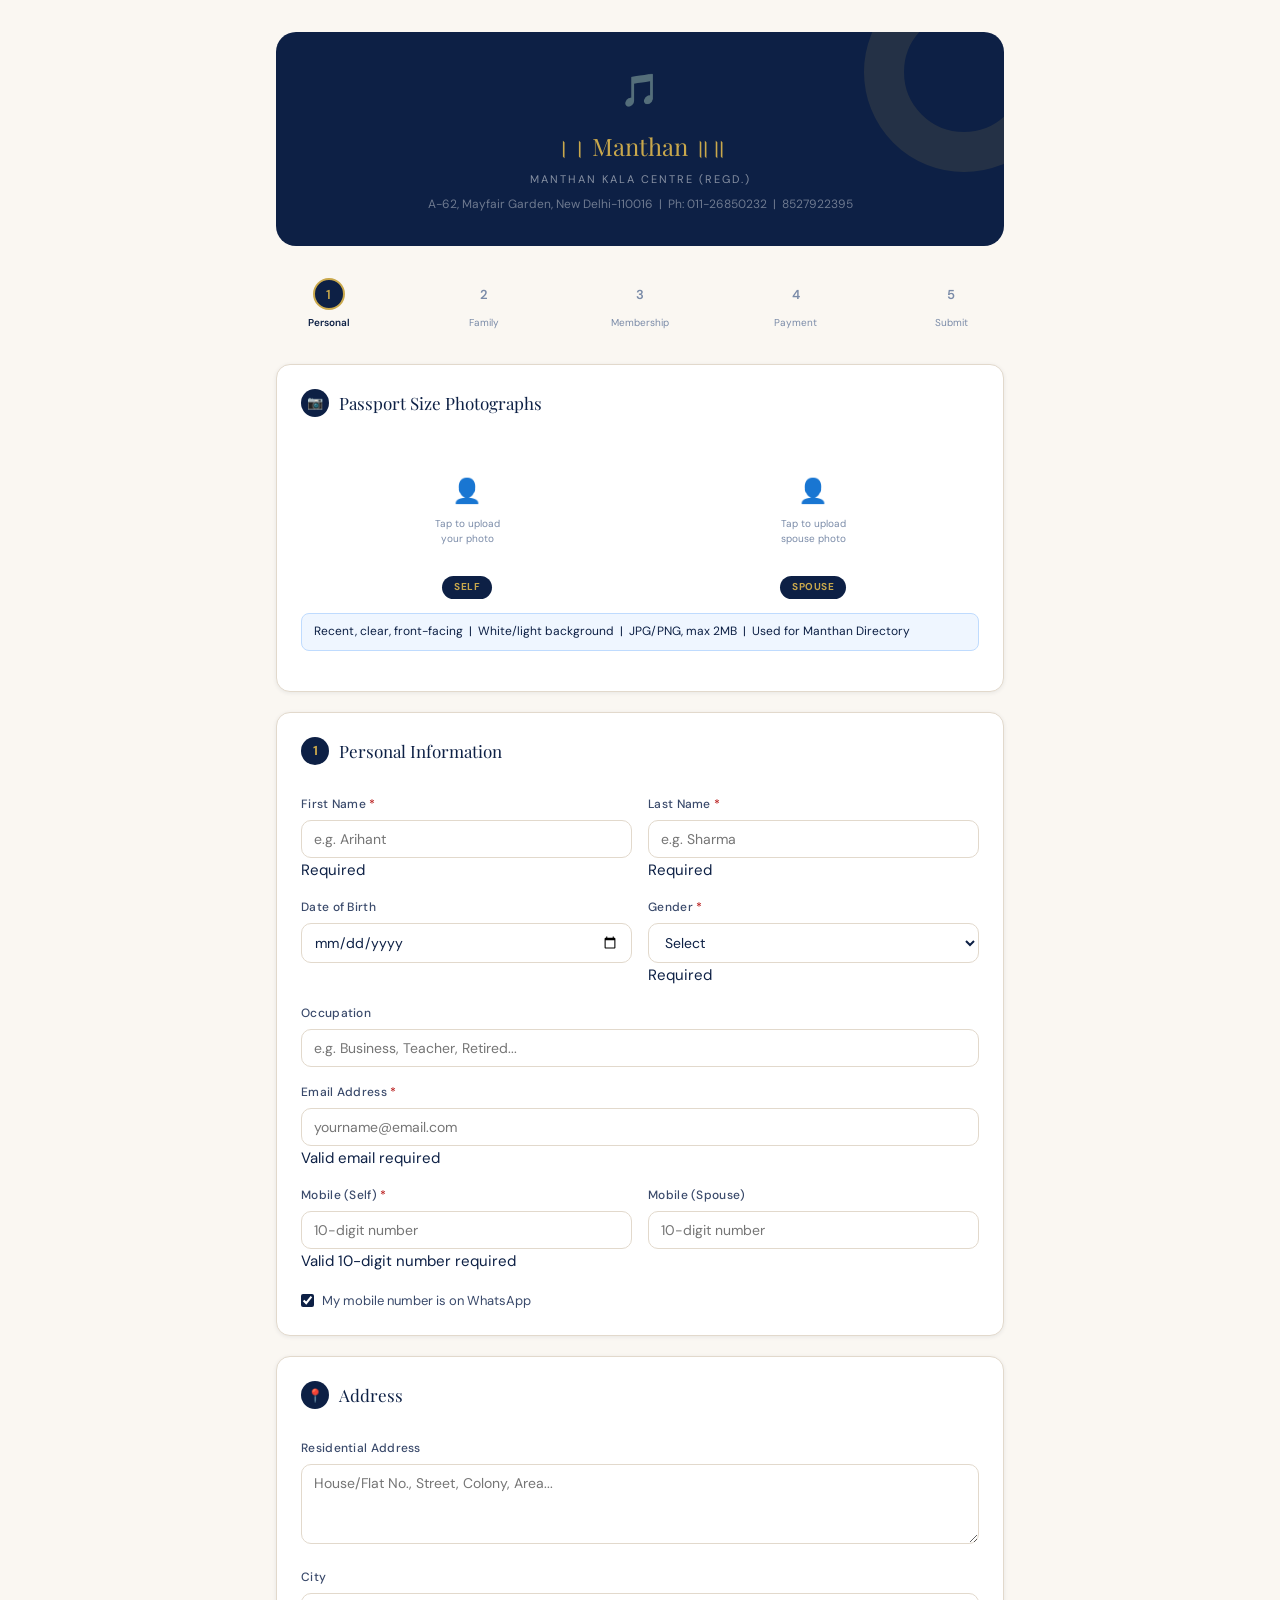
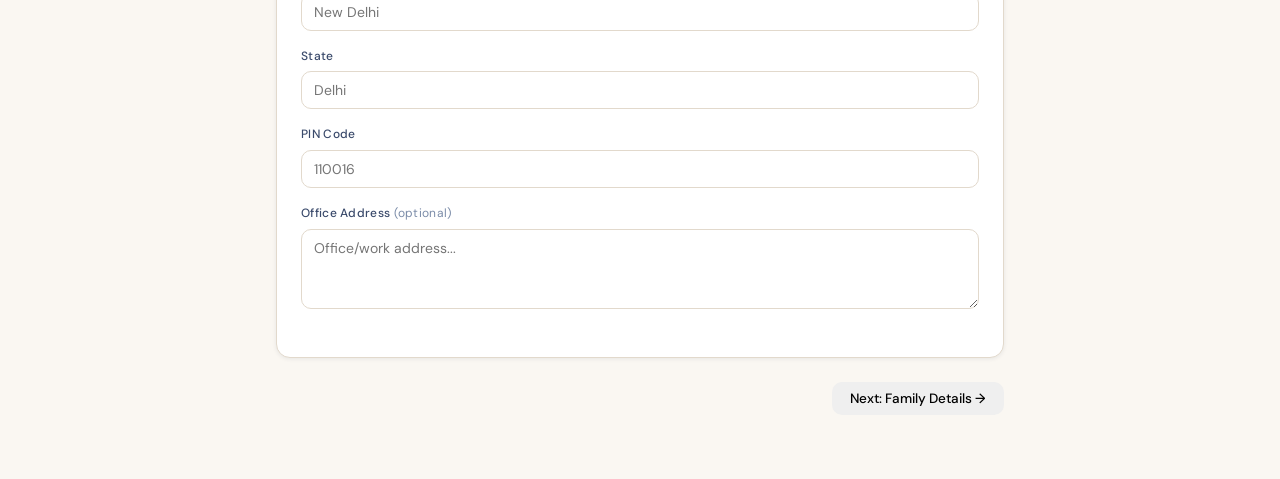
==== commit 67028532: "Update fmt.Println message from 'Hello' to 'Goodbye'" ====
--- a/index.html
+++ b/index.html
@@ -1,956 +1,543 @@
 <!DOCTYPE html>
 <html lang="en">
 <head>
-  <meta charset="UTF-8"/>
-  <meta name="viewport" content="width=device-width, initial-scale=1.0"/>
-  <title>Manthan Kala Centre — Membership Registration</title>
-  <link rel="stylesheet" href="css/style.css"/>
-  <style>
-    body { background: var(--ivory); min-height: 100vh; }
-    .reg-page { max-width: 780px; margin: 0 auto; padding: 2rem 1rem 4rem; }
-
-    .reg-header {
-      text-align: center; margin-bottom: 2.5rem;
-      padding: 2.5rem 2rem;
-      background: var(--navy);
-      border-radius: var(--radius-xl);
-      position: relative; overflow: hidden;
-    }
-    .reg-header::before {
-      content: ''; position: absolute; top: -60px; right: -60px;
-      width: 200px; height: 200px; border-radius: 50%;
-      border: 40px solid rgba(201,168,76,0.15);
-    }
-    .reg-header::after {
-      content: ''; position: absolute; bottom: -40px; left: -40px;
-      width: 140px; height: 140px; border-radius: 50%;
-      border: 30px solid rgba(255,255,255,0.05);
-    }
-    .reg-logo-mark { font-size: 36px; margin-bottom: 12px; }
-    .reg-org { font-family: 'Playfair Display', serif; font-size: 26px; color: var(--gold); margin-bottom: 4px; }
-    .reg-sub { font-size: 12px; color: rgba(255,255,255,0.55); letter-spacing: 2px; text-transform: uppercase; }
-    .reg-tagline { font-size: 14px; color: rgba(255,255,255,0.7); margin-top: 8px; }
-
-    .reg-addr { font-size: 12px; color: rgba(255,255,255,0.45); margin-top: 6px; }
-
-    /* stepper row */
-    .stepper-row { display: flex; align-items: flex-start; margin-bottom: 2rem; padding: 0 1rem; }
-    .step-item { display: flex; flex-direction: column; align-items: center; flex: 1; }
-    .step-circle {
-      width: 34px; height: 34px; border-radius: 50%;
-      display: flex; align-items: center; justify-content: center;
-      font-size: 13px; font-weight: 600; transition: all 0.3s; flex-shrink: 0;
-    }
-    .step-circle.done    { background: var(--success); color: #fff; }
-    .step-circle.active  { background: var(--navy); color: var(--gold); border: 2px solid var(--gold); box-shadow: 0 0 0 4px rgba(13,32,69,0.1); }
-    .step-circle.pending { background: var(--ivory-dark); color: var(--text-muted); border: 2px solid var(--ivory-border); }
-    .step-lbl { font-size: 11px; color: var(--text-muted); margin-top: 5px; text-align: center; }
-    .step-lbl.active { color: var(--navy); font-weight: 600; }
-    .step-conn { flex: 1; height: 2px; background: var(--ivory-border); margin: 16px 4px 0; }
-    .step-conn.done { background: var(--success); }
-
-    .section-header {
-      display: flex; align-items: center; gap: 10px;
-      margin-bottom: 1.25rem; padding-bottom: 10px;
-      border-bottom: 2px solid var(--ivory-border);
-    }
-    .section-num {
-      width: 28px; height: 28px; border-radius: 50%;
-      background: var(--navy); color: var(--gold);
-      font-size: 13px; font-weight: 700;
-      display: flex; align-items: center; justify-content: center;
-      flex-shrink: 0;
-    }
-    .section-title { font-family: 'Playfair Display', serif; font-size: 17px; color: var(--navy); }
-
-    .fee-box {
-      background: linear-gradient(135deg, var(--navy) 0%, var(--navy-mid) 100%);
-      color: #fff; border-radius: var(--radius-lg); padding: 1.25rem 1.5rem;
-      margin-top: 1rem;
-    }
-    .fee-row { display: flex; justify-content: space-between; font-size: 14px; padding: 5px 0; }
-    .fee-row.total { border-top: 1px solid rgba(255,255,255,0.2); margin-top: 6px; padding-top: 10px; font-size: 18px; font-weight: 700; color: var(--gold); }
-
-    .bank-box {
-      background: #EFF6FF; border: 1px solid #BFDBFE;
-      border-radius: var(--radius); padding: 1rem 1.25rem; font-size: 13px; color: var(--navy-mid);
-    }
-    .bank-box strong { color: var(--navy); display: block; margin-bottom: 6px; }
-
-    .step-content { animation: fadeIn 0.3s ease; }
-    @keyframes fadeIn { from { opacity:0; transform:translateY(8px); } to { opacity:1; transform:none; } }
-
-    /* ── PASSPORT PHOTO UPLOAD — mobile-first redesign ── */
-    .photo-section {
-      padding: 0 0 1.25rem;
-      margin-bottom: 1.25rem;
-      border-bottom: 2px solid var(--ivory-border);
-    }
-    .photo-section-label {
-      font-size: 12px; font-weight: 600; color: var(--navy);
-      text-transform: uppercase; letter-spacing: 0.6px;
-      margin-bottom: 12px;
-      display: flex; align-items: center; gap: 6px;
-    }
-    /* Two upload boxes side by side */
-    .photo-boxes-row {
-      display: grid;
-      grid-template-columns: 1fr 1fr;
-      gap: 12px;
-      margin-bottom: 10px;
-    }
-    .photo-slot {
-      display: flex; flex-direction: column; align-items: center; gap: 6px;
-    }
-    .photo-box {
-      width: 100%; aspect-ratio: 3/4;
-      max-height: 160px;
-      border: 2px dashed var(--ivory-border);
-      border-radius: 10px; background: var(--ivory);
-      display: flex; flex-direction: column;
-      align-items: center; justify-content: center;
-      overflow: hidden;
-      transition: border-color 0.2s, background 0.2s;
-      position: relative;
-      cursor: pointer;
-    }
-    .photo-box:hover { border-color: var(--blue-accent); background: #EFF6FF; }
-    .photo-box.has-photo { border-style: solid; border-color: var(--navy); background: #fff; }
-
-    /* The file input covers the entire box invisibly — user taps directly on it */
-    .photo-box input[type=file] {
-      position: absolute;
-      inset: 0;
-      width: 100%;
-      height: 100%;
-      opacity: 0;
-      cursor: pointer;
-      z-index: 10;
-      font-size: 0;
-    }
-    /* Preview image sits below the input */
-    .photo-box img {
-      position: absolute;
-      inset: 0;
-      width: 100%; height: 100%;
-      object-fit: cover;
-      z-index: 2;
-      border-radius: 8px;
-      display: block;
-    }
-    .photo-box.has-photo .photo-box-placeholder { display: none; }
-    .photo-box-placeholder {
-      text-align: center; padding: 6px; z-index: 1; position: relative;
-    }
-    .photo-box-placeholder .ph-icon { font-size: 22px; margin-bottom: 4px; display: block; }
-    .photo-box-placeholder .ph-text { font-size: 10px; color: var(--text-muted); line-height: 1.5; }
-    .photo-tag {
-      display: inline-flex; align-items: center; gap: 5px;
-      background: var(--navy); color: var(--gold);
-      font-size: 10px; font-weight: 700; letter-spacing: 0.5px;
-      text-transform: uppercase;
-      padding: 3px 10px; border-radius: 20px;
-    }
-    .photo-change-btn {
-      font-size: 11px; color: var(--blue-accent); cursor: pointer;
-      background: none; border: none; padding: 0; text-decoration: underline;
-      display: none; margin-top: 0; text-align: center;
-    }
-    .photo-slot.has-photo .photo-change-btn { display: block; }
-
-    /* Compact horizontal requirements strip below the boxes */
-    .photo-req-strip {
-      display: flex; align-items: flex-start; gap: 10px;
-      background: #EFF6FF; border: 1px solid #BFDBFE;
-      border-radius: 8px; padding: 8px 12px;
-      margin-top: 2px;
-    }
-    .photo-req-icon { font-size: 16px; flex-shrink: 0; margin-top: 1px; }
-    .photo-req-tags {
-      display: flex; flex-wrap: wrap; gap: 5px; align-items: center;
-    }
-    .photo-req-chip {
-      display: inline-block;
-      background: #fff; border: 1px solid #BFDBFE;
-      border-radius: 20px; padding: 2px 9px;
-      font-size: 11px; color: var(--navy-mid);
-      white-space: nowrap;
-    }
-    .photo-req-chip.accent {
-      background: var(--navy); color: var(--gold);
-      border-color: var(--navy); font-weight: 600;
-    }
-
-    .btn-row { display: flex; gap: 10px; justify-content: flex-end; margin-top: 1.5rem; }
-
-    /* receipt upload */
-    .receipt-uploaded { background: var(--success-bg); border: 1.5px solid #A7F3D0; border-radius: var(--radius); padding: 10px 14px; display: flex; align-items: center; gap: 10px; font-size: 13px; color: var(--success); margin-top: 10px; }
-
-    /* success screen */
-    .success-card { text-align: center; padding: 3rem 2rem; }
-    .success-ring { width: 80px; height: 80px; border-radius: 50%; background: var(--success-bg); border: 3px solid var(--success); color: var(--success); font-size: 36px; display: flex; align-items: center; justify-content: center; margin: 0 auto 1.5rem; }
-    .success-title { font-family: 'Playfair Display', serif; font-size: 26px; color: var(--navy); margin-bottom: 8px; }
-    .success-id { display: inline-block; background: var(--navy); color: var(--gold); font-size: 22px; font-weight: 700; padding: 10px 28px; border-radius: var(--radius); letter-spacing: 2px; margin: 1rem 0; }
-    .next-box { background: var(--ivory-dark); border-radius: var(--radius-lg); padding: 1.25rem; text-align: left; margin-top: 1.5rem; }
-    .next-box p { font-size: 13px; color: var(--text-mid); padding: 4px 0; }
-  </style>
+<meta charset="UTF-8"/>
+<meta name="viewport" content="width=device-width,initial-scale=1.0"/>
+<title>Manthan Kala Centre - Membership Registration</title>
+<link rel="stylesheet" href="css/style.css"/>
+<style>
+body{background:var(--ivory);min-height:100vh;}
+.rpage{max-width:760px;margin:0 auto;padding:2rem 1rem 4rem;}
+.rhdr{text-align:center;margin-bottom:2rem;padding:2rem 1.5rem;background:var(--navy);border-radius:20px;position:relative;overflow:hidden;}
+.rhdr::before{content:'';position:absolute;top:-60px;right:-60px;width:200px;height:200px;border-radius:50%;border:40px solid rgba(201,168,76,0.12);}
+.rhdr-icon{font-size:32px;margin-bottom:10px;}
+.rhdr-org{font-family:'Playfair Display',serif;font-size:24px;color:var(--gold);margin-bottom:4px;}
+.rhdr-sub{font-size:11px;color:rgba(255,255,255,0.5);letter-spacing:2px;text-transform:uppercase;}
+.rhdr-addr{font-size:12px;color:rgba(255,255,255,0.4);margin-top:6px;}
+/* stepper */
+.stepper{display:flex;align-items:flex-start;margin-bottom:2rem;padding:0 1rem;}
+.s-item{display:flex;flex-direction:column;align-items:center;flex:1;}
+.s-dot{width:32px;height:32px;border-radius:50%;display:flex;align-items:center;justify-content:center;font-size:13px;font-weight:600;transition:all 0.3s;flex-shrink:0;}
+.s-dot.done{background:var(--green);color:#fff;}
+.s-dot.active{background:var(--navy);color:var(--gold);border:2px solid var(--gold);}
+.s-dot.pend{background:var(--ivory2);color:#7A8BA8;border:2px solid var(--iborder);}
+.s-lbl{font-size:10px;color:#7A8BA8;margin-top:5px;text-align:center;}
+.s-lbl.active{color:var(--navy);font-weight:600;}
+.s-line{flex:1;height:2px;background:var(--iborder);margin:16px 4px 0;}
+.s-line.done{background:var(--green);}
+/* section header */
+.sec-hdr{display:flex;align-items:center;gap:10px;margin-bottom:1.25rem;padding-bottom:10px;border-bottom:2px solid var(--iborder);}
+.sec-num{width:28px;height:28px;border-radius:50%;background:var(--navy);color:var(--gold);font-size:13px;font-weight:700;display:flex;align-items:center;justify-content:center;flex-shrink:0;}
+.sec-title{font-family:'Playfair Display',serif;font-size:17px;color:var(--navy);}
+/* photo upload */
+.photo-row{display:grid;grid-template-columns:1fr 1fr;gap:14px;margin-bottom:14px;}
+.photo-slot{display:flex;flex-direction:column;align-items:center;gap:6px;}
+.photo-wrap{width:100%;position:relative;border:2px dashed var(--iborder);border-radius:10px;background:var(--ivory2);overflow:hidden;cursor:pointer;}
+.photo-wrap:hover{border-color:var(--blue);}
+.photo-wrap.loaded{border-style:solid;border-color:var(--navy);background:#fff;}
+.photo-input{position:absolute;inset:0;width:100%;height:100%;opacity:0;cursor:pointer;z-index:5;font-size:0;}
+.photo-preview{position:absolute;inset:0;width:100%;height:100%;object-fit:cover;z-index:3;display:none;}
+.photo-placeholder{padding:1.5rem 1rem;text-align:center;position:relative;z-index:1;}
+.photo-placeholder .ico{font-size:24px;display:block;margin-bottom:6px;}
+.photo-placeholder .txt{font-size:10px;color:#7A8BA8;line-height:1.5;}
+.photo-lbl{background:var(--navy);color:var(--gold);font-size:10px;font-weight:700;letter-spacing:0.5px;text-transform:uppercase;padding:3px 12px;border-radius:20px;}
+/* fee box */
+.fee-box{background:var(--navy);color:#fff;border-radius:var(--radius2);padding:1.25rem 1.5rem;margin-top:1rem;}
+.fee-row{display:flex;justify-content:space-between;font-size:14px;padding:4px 0;}
+.fee-total{border-top:1px solid rgba(255,255,255,0.2);margin-top:6px;padding-top:10px;font-size:18px;font-weight:700;color:var(--gold);}
+/* bank box */
+.bank-box{background:#EFF6FF;border:1px solid #BFDBFE;border-radius:var(--radius);padding:1rem 1.25rem;font-size:13px;color:var(--navy2);}
+.bank-box strong{color:var(--navy);display:block;margin-bottom:6px;}
+/* upload zone */
+.upload-zone{border:2px dashed var(--iborder);border-radius:var(--radius2);padding:1.5rem;text-align:center;cursor:pointer;transition:all 0.2s;background:var(--ivory2);}
+.upload-zone:hover{border-color:var(--blue);background:#EFF6FF;}
+.upload-preview{background:var(--green-bg);border:1.5px solid #A7F3D0;border-radius:var(--radius);padding:10px 14px;display:none;align-items:center;gap:10px;font-size:13px;color:var(--green);margin-top:10px;}
+/* btn row */
+.btn-row{display:flex;gap:10px;justify-content:flex-end;margin-top:1.5rem;}
+/* step content */
+.step-content{animation:fadeIn 0.3s ease;}
+@keyframes fadeIn{from{opacity:0;transform:translateY(8px);}to{opacity:1;transform:none;}}
+/* summary */
+.sum-grid{display:grid;grid-template-columns:1fr 1fr;gap:0;}
+.sum-cell{padding:8px 0;border-bottom:1px solid var(--iborder);}
+.sum-cell:nth-child(odd){padding-right:1rem;}
+.sum-cell:nth-child(even){padding-left:1rem;border-left:1px solid var(--iborder);}
+.sum-lbl{font-size:10px;text-transform:uppercase;letter-spacing:0.5px;color:#7A8BA8;margin-bottom:2px;}
+.sum-val{font-size:14px;color:var(--navy);font-weight:500;}
+/* success */
+.success-wrap{text-align:center;padding:2.5rem 1.5rem;}
+.success-ring{width:72px;height:72px;border-radius:50%;background:var(--green-bg);border:3px solid var(--green);color:var(--green);font-size:32px;font-weight:700;display:flex;align-items:center;justify-content:center;margin:0 auto 1.25rem;}
+.success-id{display:inline-block;background:var(--navy);color:var(--gold);font-size:20px;font-weight:700;padding:10px 24px;border-radius:var(--radius);letter-spacing:2px;margin:1rem 0;}
+.next-box{background:var(--ivory2);border-radius:var(--radius2);padding:1.25rem;text-align:left;margin-top:1.25rem;}
+.next-box p{font-size:13px;color:#3A4A6B;padding:3px 0;}
+</style>
 </head>
 <body>
-<div class="reg-page">
-
-  <!-- HEADER -->
-  <div class="reg-header">
-    <div class="reg-logo-mark">🎵</div>
-    <div class="reg-org">॥ Manthan ॥</div>
-    <div class="reg-sub">Manthan Kala Centre (Regd.)</div>
-    <div class="reg-tagline">A-62, Mayfair Garden, New Delhi – 110016</div>
-    <div class="reg-addr">Ph: 011-26850232 &nbsp;|&nbsp; M: 8527922395 &nbsp;|&nbsp; manthantree@gmail.com</div>
-  </div>
-
-  <!-- STEPPER -->
-  <div class="stepper-row" id="stepper">
-    <div class="step-item">
-      <div class="step-circle active" id="sc1">1</div>
-      <div class="step-lbl active" id="sl1">Personal</div>
-    </div>
-    <div class="step-conn" id="cn1"></div>
-    <div class="step-item">
-      <div class="step-circle pending" id="sc2">2</div>
-      <div class="step-lbl" id="sl2">Family</div>
-    </div>
-    <div class="step-conn" id="cn2"></div>
-    <div class="step-item">
-      <div class="step-circle pending" id="sc3">3</div>
-      <div class="step-lbl" id="sl3">Membership</div>
-    </div>
-    <div class="step-conn" id="cn3"></div>
-    <div class="step-item">
-      <div class="step-circle pending" id="sc4">4</div>
-      <div class="step-lbl" id="sl4">Payment</div>
-    </div>
-    <div class="step-conn" id="cn4"></div>
-    <div class="step-item">
-      <div class="step-circle pending" id="sc5">5</div>
-      <div class="step-lbl" id="sl5">Submit</div>
-    </div>
-  </div>
-
-  <!-- ═══ STEP 1: PERSONAL INFO ═══ -->
-  <div id="step1" class="step-content">
-    <div class="card">
-      <div class="section-header"><div class="section-num">1</div><div class="section-title">Personal Information</div></div>
-
-      <!-- PASSPORT PHOTOS — compact mobile-first layout -->
-      <div class="photo-section">
-        <div class="photo-section-label">
-          <span>📸</span> Passport Size Photographs
+<div class="rpage">
+
+<!-- HEADER -->
+<div class="rhdr">
+  <div class="rhdr-icon">&#127925;</div>
+  <div class="rhdr-org">&#2404;&#2404; Manthan &#2405;&#2405;</div>
+  <div class="rhdr-sub">Manthan Kala Centre (Regd.)</div>
+  <div class="rhdr-addr">A-62, Mayfair Garden, New Delhi-110016 &nbsp;|&nbsp; Ph: 011-26850232 &nbsp;|&nbsp; 8527922395</div>
+</div>
+
+<!-- STEPPER -->
+<div class="stepper" id="stepper">
+  <div class="s-item"><div class="s-dot active" id="sd1">1</div><div class="s-lbl active" id="sl1">Personal</div></div>
+  <div class="s-line" id="ln1"></div>
+  <div class="s-item"><div class="s-dot pend" id="sd2">2</div><div class="s-lbl" id="sl2">Family</div></div>
+  <div class="s-line" id="ln2"></div>
+  <div class="s-item"><div class="s-dot pend" id="sd3">3</div><div class="s-lbl" id="sl3">Membership</div></div>
+  <div class="s-line" id="ln3"></div>
+  <div class="s-item"><div class="s-dot pend" id="sd4">4</div><div class="s-lbl" id="sl4">Payment</div></div>
+  <div class="s-line" id="ln4"></div>
+  <div class="s-item"><div class="s-dot pend" id="sd5">5</div><div class="s-lbl" id="sl5">Submit</div></div>
+</div>
+
+<!-- STEP 1: PERSONAL -->
+<div id="step1" class="step-content">
+  <div class="card">
+    <div class="sec-hdr"><div class="sec-num">&#128247;</div><div class="sec-title">Passport Size Photographs</div></div>
+    <div class="photo-row">
+      <div class="photo-slot">
+        <div class="photo-wrap" id="pw-self">
+          <input type="file" class="photo-input" id="pi-self" accept="image/*"/>
+          <img class="photo-preview" id="pp-self" alt="Self photo"/>
+          <div class="photo-placeholder"><span class="ico">&#128100;</span><div class="txt">Tap to upload<br/>your photo</div></div>
         </div>
-
-        <!-- Two upload boxes side by side -->
-        <div class="photo-boxes-row">
-
-          <!-- Self -->
-          <div class="photo-slot" id="photoSlot-self">
-            <div class="photo-box" id="photoBox-self" title="Tap to upload your passport photo">
-              <!-- Invisible file input covers the entire box — direct tap -->
-              <input type="file" id="photoInput-self" accept="image/*" capture="user"/>
-              <div class="photo-box-placeholder">
-                <span class="ph-icon">🧑</span>
-                <div class="ph-text">Tap to upload<br/>your photo</div>
-              </div>
-            </div>
-            <div class="photo-tag">&#128100; Self</div>
-            <button class="photo-change-btn" id="photoChangeBtn-self" type="button"
-                    onclick="document.getElementById('photoInput-self').click()">
-              Change photo
-            </button>
-          </div>
-
-          <!-- Spouse -->
-          <div class="photo-slot" id="photoSlot-spouse">
-            <div class="photo-box" id="photoBox-spouse" title="Tap to upload spouse passport photo">
-              <!-- Invisible file input covers the entire box — direct tap -->
-              <input type="file" id="photoInput-spouse" accept="image/*"/>
-              <div class="photo-box-placeholder">
-                <span class="ph-icon">🧑</span>
-                <div class="ph-text">Tap to upload<br/>spouse photo</div>
-              </div>
-            </div>
-            <div class="photo-tag">&#128100; Spouse</div>
-            <button class="photo-change-btn" id="photoChangeBtn-spouse" type="button"
-                    onclick="document.getElementById('photoInput-spouse').click()">
-              Change photo
-            </button>
-          </div>
-
-        </div><!-- end photo-boxes-row -->
-
-        <!-- Compact requirements strip below the two boxes -->
-        <div class="photo-req-strip">
-          <div class="photo-req-icon">ℹ️</div>
-          <div class="photo-req-tags">
-            <span class="photo-req-chip accent">For Manthan Directory</span>
-            <span class="photo-req-chip">Recent &amp; front-facing</span>
-            <span class="photo-req-chip">Light background</span>
-            <span class="photo-req-chip">JPG / PNG</span>
-            <span class="photo-req-chip">Max 2 MB each</span>
-          </div>
+        <div class="photo-lbl">Self</div>
+      </div>
+      <div class="photo-slot">
+        <div class="photo-wrap" id="pw-spouse">
+          <input type="file" class="photo-input" id="pi-spouse" accept="image/*"/>
+          <img class="photo-preview" id="pp-spouse" alt="Spouse photo"/>
+          <div class="photo-placeholder"><span class="ico">&#128100;</span><div class="txt">Tap to upload<br/>spouse photo</div></div>
         </div>
-
-      </div><!-- END PHOTOS -->
-
-      <div class="form-grid">
-        <div class="field" id="f-fname">
-          <label>First Name <span class="req">*</span></label>
-          <input type="text" id="fname" placeholder="e.g. Arihant"/>
-          <div class="error-msg" style="color:var(--danger);font-size:11px;display:none;">Required</div>
+        <div class="photo-lbl">Spouse</div>
+      </div>
+    </div>
+    <div style="background:#EFF6FF;border:1px solid #BFDBFE;border-radius:8px;padding:8px 12px;font-size:12px;color:var(--navy2);margin-bottom:1rem;">
+      Recent, clear, front-facing &nbsp;|&nbsp; White/light background &nbsp;|&nbsp; JPG/PNG, max 2MB &nbsp;|&nbsp; Used for Manthan Directory
+    </div>
+  </div>
+
+  <div class="card">
+    <div class="sec-hdr"><div class="sec-num">1</div><div class="sec-title">Personal Information</div></div>
+    <div class="form-grid">
+      <div class="field" id="f-fname"><label>First Name <span class="req">*</span></label><input type="text" id="fname" placeholder="e.g. Arihant"/><div class="err-msg">Required</div></div>
+      <div class="field" id="f-lname"><label>Last Name <span class="req">*</span></label><input type="text" id="lname" placeholder="e.g. Sharma"/><div class="err-msg">Required</div></div>
+    </div>
+    <div class="form-grid">
+      <div class="field"><label>Date of Birth</label><input type="date" id="dob"/></div>
+      <div class="field" id="f-gender"><label>Gender <span class="req">*</span></label>
+        <select id="gender"><option value="">Select</option><option>Male</option><option>Female</option><option>Other</option></select>
+        <div class="err-msg">Required</div>
+      </div>
+    </div>
+    <div class="field"><label>Occupation</label><input type="text" id="occ" placeholder="e.g. Business, Teacher, Retired..."/></div>
+    <div class="field" id="f-email"><label>Email Address <span class="req">*</span></label><input type="email" id="email" placeholder="yourname@email.com"/><div class="err-msg">Valid email required</div></div>
+    <div class="form-grid">
+      <div class="field" id="f-mobile"><label>Mobile (Self) <span class="req">*</span></label><input type="tel" id="mobile" placeholder="10-digit number" maxlength="10"/><div class="err-msg">Valid 10-digit number required</div></div>
+      <div class="field"><label>Mobile (Spouse)</label><input type="tel" id="mobile2" placeholder="10-digit number" maxlength="10"/></div>
+    </div>
+    <label style="display:flex;align-items:center;gap:8px;font-size:13px;color:#3A4A6B;cursor:pointer;">
+      <input type="checkbox" id="whatsapp" checked style="accent-color:var(--navy);"/> My mobile number is on WhatsApp
+    </label>
+  </div>
+
+  <div class="card">
+    <div class="sec-hdr"><div class="sec-num">&#128205;</div><div class="sec-title">Address</div></div>
+    <div class="field"><label>Residential Address</label><textarea id="raddr" placeholder="House/Flat No., Street, Colony, Area..."></textarea></div>
+    <div class="form-grid3">
+      <div class="field"><label>City</label><input type="text" id="city" placeholder="New Delhi"/></div>
+      <div class="field"><label>State</label><input type="text" id="state" placeholder="Delhi"/></div>
+      <div class="field"><label>PIN Code</label><input type="text" id="pin" placeholder="110016" maxlength="6"/></div>
+    </div>
+    <div class="field"><label>Office Address <span style="color:#7A8BA8;font-weight:400;">(optional)</span></label><textarea id="oaddr" placeholder="Office/work address..."></textarea></div>
+  </div>
+  <div class="btn-row"><button class="btn btn-navy" onclick="goStep(2)">Next: Family Details &rarr;</button></div>
+</div>
+
+<!-- STEP 2: FAMILY -->
+<div id="step2" class="step-content" style="display:none;">
+  <div class="card">
+    <div class="sec-hdr"><div class="sec-num">2</div><div class="sec-title">Family Details</div></div>
+    <div class="form-grid">
+      <div class="field"><label>Spouse Name</label><input type="text" id="spouse" placeholder="Full name"/></div>
+      <div class="field"><label>Date of Birth (Spouse)</label><input type="date" id="sdob"/></div>
+    </div>
+    <div class="field"><label>Anniversary Date</label><input type="date" id="anniv"/></div>
+    <div class="field"><label>Dependant / Children Names</label><input type="text" id="dep" placeholder="e.g. Riya, Arjun (comma separated)"/></div>
+  </div>
+  <div class="card">
+    <div class="sec-hdr"><div class="sec-num">&#127912;</div><div class="sec-title">Area of Interest in Arts</div></div>
+    <p style="font-size:12px;color:#7A8BA8;margin-bottom:8px;">Select all that apply</p>
+    <div class="chips">
+      <div class="chip" onclick="this.classList.toggle('on')">Classical Music</div>
+      <div class="chip" onclick="this.classList.toggle('on')">Light Music</div>
+      <div class="chip" onclick="this.classList.toggle('on')">Classical Dance</div>
+      <div class="chip" onclick="this.classList.toggle('on')">Folk Dance</div>
+      <div class="chip" onclick="this.classList.toggle('on')">Theatre / Drama</div>
+      <div class="chip" onclick="this.classList.toggle('on')">Visual Arts</div>
+      <div class="chip" onclick="this.classList.toggle('on')">Poetry / Literature</div>
+      <div class="chip" onclick="this.classList.toggle('on')">Photography</div>
+      <div class="chip" onclick="this.classList.toggle('on')">Handicrafts</div>
+      <div class="chip" onclick="this.classList.toggle('on')">Other</div>
+    </div>
+  </div>
+  <div class="btn-row">
+    <button class="btn btn-outline" onclick="goStep(1)">&larr; Back</button>
+    <button class="btn btn-navy" onclick="goStep(3)">Next: Membership &rarr;</button>
+  </div>
+</div>
+
+<!-- STEP 3: MEMBERSHIP -->
+<div id="step3" class="step-content" style="display:none;">
+  <div class="card">
+    <div class="sec-hdr"><div class="sec-num">3</div><div class="sec-title">Membership Type</div></div>
+    <div style="border:2px solid var(--navy);border-radius:var(--radius2);padding:1.25rem;background:#EFF6FF;">
+      <div style="display:flex;align-items:center;gap:12px;">
+        <span style="font-size:24px;">&#11088;</span>
+        <div>
+          <div style="font-weight:600;color:var(--navy);font-size:15px;">Annual Membership</div>
+          <div style="font-size:20px;font-weight:700;color:var(--gold);">&#8377;25,000 <span style="font-size:13px;color:#7A8BA8;font-weight:400;">per year</span></div>
+          <div style="font-size:12px;color:#7A8BA8;">+ CGST 9% + SGST 9% &nbsp;|&nbsp; HSN Code: 999599</div>
         </div>
-        <div class="field" id="f-lname">
-          <label>Last Name <span class="req">*</span></label>
-          <input type="text" id="lname" placeholder="e.g. Gupta"/>
-          <div class="error-msg" style="color:var(--danger);font-size:11px;display:none;">Required</div>
-        </div>
-      </div>
-      <div class="form-grid">
-        <div class="field">
-          <label>Date of Birth (Self)</label>
-          <input type="date" id="dob"/>
-        </div>
-        <div class="field" id="f-gender">
-          <label>Gender <span class="req">*</span></label>
-          <select id="gender">
-            <option value="">Select</option>
-            <option>Male</option><option>Female</option><option>Other</option>
-          </select>
-          <div class="error-msg" style="color:var(--danger);font-size:11px;display:none;">Required</div>
-        </div>
-      </div>
-      <div class="field">
-        <label>Occupation</label>
-        <input type="text" id="occ" placeholder="e.g. Teacher, Business, Retired..."/>
-      </div>
-      <div class="field" id="f-email">
-        <label>Email Address <span class="req">*</span></label>
-        <input type="email" id="email" placeholder="yourname@email.com"/>
-        <div class="error-msg" style="color:var(--danger);font-size:11px;display:none;">Valid email required</div>
-      </div>
-      <div class="form-grid">
-        <div class="field" id="f-mobile">
-          <label>Mobile (Self) <span class="req">*</span></label>
-          <input type="tel" id="mobile" placeholder="10-digit number" maxlength="10"/>
-          <div class="error-msg" style="color:var(--danger);font-size:11px;display:none;">Valid 10-digit number required</div>
-        </div>
-        <div class="field">
-          <label>Mobile (Spouse)</label>
-          <input type="tel" id="mobile2" placeholder="10-digit number" maxlength="10"/>
-        </div>
-      </div>
-      <label class="flex-center gap-8" style="font-size:13px;color:var(--text-mid);cursor:pointer;">
-        <input type="checkbox" id="whatsapp" checked style="accent-color:var(--navy);"/> 
-        My mobile number is on WhatsApp
-      </label>
-    </div>
-    <div class="card">
-      <div class="section-header"><div class="section-num">📍</div><div class="section-title">Address Details</div></div>
-      <div class="field">
-        <label>Residential Address <span class="req">*</span></label>
-        <textarea id="raddr" placeholder="House / Flat No., Street, Colony, Area..."></textarea>
-      </div>
-      <div class="form-grid-3">
-        <div class="field"><label>City</label><input type="text" id="city" placeholder="New Delhi"/></div>
-        <div class="field"><label>State</label><input type="text" id="state" placeholder="Delhi"/></div>
-        <div class="field"><label>PIN Code</label><input type="text" id="pin" maxlength="6" placeholder="110016"/></div>
-      </div>
-      <div class="field">
-        <label>Office Address <span style="color:var(--text-muted);font-weight:400;">(optional)</span></label>
-        <textarea id="oaddr" placeholder="Office / work address..."></textarea>
-      </div>
-    </div>
-    <div class="btn-row">
-      <button class="btn btn-primary" onclick="goStep(2)">Next: Family Details &rarr;</button>
-    </div>
-  </div>
-
-  <!-- ═══ STEP 2: FAMILY ═══ -->
-  <div id="step2" class="step-content" style="display:none;">
-    <div class="card">
-      <div class="section-header"><div class="section-num">2</div><div class="section-title">Family Details</div></div>
-      <div class="form-grid">
-        <div class="field"><label>Spouse / Partner Name</label><input type="text" id="spouse" placeholder="Full name"/></div>
-        <div class="field"><label>Date of Birth (Spouse)</label><input type="date" id="sdob"/></div>
-      </div>
-      <div class="field"><label>Wedding Anniversary Date</label><input type="date" id="anniv"/></div>
-      <div class="field"><label>Dependants / Children Names</label><input type="text" id="dep" placeholder="e.g. Riya, Arjun (comma separated)"/></div>
-    </div>
-    <div class="card">
-      <div class="section-header"><div class="section-num">🎨</div><div class="section-title">Area of Interest in Arts</div></div>
-      <p class="text-muted text-small" style="margin-bottom:10px;">Select all that apply — we'll invite you to relevant events</p>
-      <div class="chip-group">
-        <div class="chip" onclick="toggleChip(this)">Classical Music</div>
-        <div class="chip" onclick="toggleChip(this)">Light Music</div>
-        <div class="chip" onclick="toggleChip(this)">Classical Dance</div>
-        <div class="chip" onclick="toggleChip(this)">Folk Dance</div>
-        <div class="chip" onclick="toggleChip(this)">Theatre / Drama</div>
-        <div class="chip" onclick="toggleChip(this)">Visual Arts</div>
-        <div class="chip" onclick="toggleChip(this)">Poetry / Literature</div>
-        <div class="chip" onclick="toggleChip(this)">Photography</div>
-        <div class="chip" onclick="toggleChip(this)">Handicrafts</div>
-        <div class="chip" onclick="toggleChip(this)">Other</div>
-      </div>
-    </div>
-    <div class="btn-row">
-      <button class="btn btn-outline" onclick="goStep(1)">&larr; Back</button>
-      <button class="btn btn-primary" onclick="goStep(3)">Next: Membership &rarr;</button>
-    </div>
-  </div>
-
-  <!-- ═══ STEP 3: MEMBERSHIP ═══ -->
-  <div id="step3" class="step-content" style="display:none;">
-    <div class="card">
-      <div class="section-header"><div class="section-num">3</div><div class="section-title">Membership Type</div></div>
-      <div class="mem-type-wrap">
-        <div class="mem-type-card selected">
-          <div class="flex-center gap-12">
-            <span style="font-size:24px;">⭐</span>
-            <div>
-              <div class="mem-type-name">Annual Membership</div>
-              <div class="mem-type-price">₹25,000 <span style="font-size:13px;color:var(--text-muted);font-weight:400;">per year</span></div>
-              <div class="mem-type-tax">+ CGST 9% (₹2,250) + SGST 9% (₹2,250) | HSN Code: 999599</div>
-              <div class="mem-type-total">Total Payable: ₹29,500 per year</div>
-            </div>
-          </div>
-        </div>
-      </div>
-      <div class="fee-box mt-2">
-        <div class="fee-row"><span>Yearly Subscription (HSN 999599)</span><span>₹25,000</span></div>
-        <div class="fee-row"><span>CGST @ 9%</span><span>₹2,250</span></div>
-        <div class="fee-row"><span>SGST @ 9%</span><span>₹2,250</span></div>
-        <div class="fee-row total"><span>Total Payable</span><span>₹29,500</span></div>
-      </div>
-      <p class="text-small text-muted mt-1" style="padding:8px 0;">
-        In words: <em>Rupees Twenty-Nine Thousand Five Hundred Only</em>
-      </p>
-      <div class="field mt-2">
-        <label>Referred by (Member Name or ID)</label>
-        <input type="text" id="refby" placeholder="Who introduced you to Manthan Kala Centre? (optional)"/>
-      </div>
-    </div>
-    <div class="btn-row">
-      <button class="btn btn-outline" onclick="goStep(2)">&larr; Back</button>
-      <button class="btn btn-primary" onclick="goStep(4)">Next: Payment &rarr;</button>
-    </div>
-  </div>
-
-  <!-- ═══ STEP 4: PAYMENT ═══ -->
-  <div id="step4" class="step-content" style="display:none;">
-    <div class="card">
-      <div class="section-header"><div class="section-num">4</div><div class="section-title">Payment Details</div></div>
-
-      <div class="bank-box">
-        <strong>Bank Account Details — Manthan Kala Centre</strong>
-        <div class="form-grid" style="margin-top:6px;gap:8px;">
-          <div><span class="text-muted text-small">Bank Name</span><br/><strong>Punjab National Bank</strong></div>
-          <div><span class="text-muted text-small">Account No.</span><br/><strong>05622011010738</strong></div>
-          <div><span class="text-muted text-small">IFSC Code</span><br/><strong>PUNB0035610</strong></div>
-          <div><span class="text-muted text-small">Branch</span><br/><strong>New Delhi, Saket – 110017</strong></div>
-        </div>
-        <div style="margin-top:8px;font-size:11px;color:var(--text-muted);">Also payable via cheque/cash in favour of "MANTHAN KALA CENTRE". Write Name &amp; Membership No. on reverse of cheque.</div>
-        <div style="margin-top:6px;font-size:11px;color:var(--warning);background:var(--warning-bg);padding:6px 10px;border-radius:6px;">
-          ⚠ Payment due before <strong>15th May</strong> of each year. Interest @ ₹500/month applies after due date.
-        </div>
-      </div>
-
-      <div class="field mt-2">
-        <label>Payment Method <span class="req">*</span></label>
-        <select id="paymethod">
-          <option value="">Select method</option>
-          <option>NEFT / RTGS / IMPS</option>
-          <option>UPI / GPay / PhonePe</option>
-          <option>Cheque</option>
-          <option>Cash at Office</option>
-        </select>
-      </div>
-      <div class="form-grid">
-        <div class="field" id="f-payref">
-          <label>Transaction / UTR Reference No. <span class="req">*</span></label>
-          <input type="text" id="payref" placeholder="e.g. PUNB0012345678 or UPI Ref"/>
-          <div class="error-msg" style="color:var(--danger);font-size:11px;display:none;">Required</div>
-        </div>
-        <div class="field">
-          <label>Payment Date <span class="req">*</span></label>
-          <input type="date" id="paydate"/>
-        </div>
-      </div>
-      <div class="field">
-        <label>Amount Paid (₹) <span class="req">*</span></label>
-        <input type="number" id="payamt" value="29500" min="0"/>
-      </div>
-
-      <!-- Receipt upload -->
-      <div class="field">
-        <label>Upload Payment Receipt / Screenshot <span class="req">*</span></label>
-        <div class="upload-zone" id="uploadZone" onclick="document.getElementById('receiptFile').click()">
-          <div class="upload-icon">📎</div>
-          <div class="upload-text">Click to upload or drag &amp; drop</div>
-          <div class="upload-hint">JPG, PNG, PDF — max 5MB</div>
-        </div>
-        <input type="file" id="receiptFile" accept="image/*,.pdf" style="display:none;" onchange="handleUpload(this)"/>
-        <div id="uploadPreview" style="display:none;" class="receipt-uploaded">
-          <span>✅</span> <span id="uploadName"></span>
-          <button onclick="clearUpload()" style="margin-left:auto;background:none;border:none;cursor:pointer;font-size:14px;color:var(--danger);">✕</button>
-        </div>
-      </div>
-
-      <div class="field">
-        <label>Additional Notes / Message</label>
-        <textarea id="paynotes" placeholder="Any additional information for the office..."></textarea>
-      </div>
-    </div>
-    <div class="btn-row">
-      <button class="btn btn-outline" onclick="goStep(3)">&larr; Back</button>
-      <button class="btn btn-primary" onclick="goStep(5)">Review &amp; Submit &rarr;</button>
-    </div>
-  </div>
-
-  <!-- ═══ STEP 5: REVIEW & SUBMIT ═══ -->
-  <div id="step5" class="step-content" style="display:none;">
-    <div class="card">
-      <div class="section-header"><div class="section-num">5</div><div class="section-title">Review Your Application</div></div>
-      <div id="summaryBody"></div>
-    </div>
-    <div class="card">
-      <label class="flex-center gap-8" style="font-size:13px;cursor:pointer;margin-bottom:10px;">
-        <input type="checkbox" id="agree" style="accent-color:var(--navy);"/>
-        I agree to abide by the rules, byelaws, and norms of Manthan Kala Centre (Regd.)
-      </label>
-      <label class="flex-center gap-8" style="font-size:13px;cursor:pointer;">
-        <input type="checkbox" id="accurate" style="accent-color:var(--navy);"/>
-        The information provided is true and accurate to the best of my knowledge
-      </label>
-    </div>
-    <div id="submitAlert" style="display:none;"></div>
-    <div class="btn-row">
-      <button class="btn btn-outline" onclick="goStep(4)">&larr; Back</button>
-      <button class="btn btn-gold" id="submitBtn" onclick="submitForm()">&#10003; Submit Application</button>
-    </div>
-  </div>
-
-  <!-- ═══ SUCCESS ═══ -->
-  <div id="stepSuccess" style="display:none;">
-    <div class="card success-card">
-      <div class="success-ring">✓</div>
-      <div class="success-title">Application Submitted!</div>
-      <p class="text-muted">Your membership application is under review.</p>
-      <div class="success-id" id="successID">MKC-2026-XXXX</div>
-      <p class="text-small text-muted">Save this Application Number for future reference</p>
-      <div class="next-box">
-        <p style="font-weight:600;color:var(--navy);margin-bottom:8px;">What happens next?</p>
-        <p>📋 Admin will review your details and payment receipt</p>
-        <p>✅ Upon verification, your membership will be activated</p>
-        <p>📧 You will receive a Tax Invoice by email (for official records)</p>
-        <p>📞 For queries: 8527922395 (WhatsApp) or manthantree@gmail.com</p>
-        <p>⚠ Payment should be made before 15th May. Interest @ ₹500/month after due date.</p>
-      </div>
-      <button class="btn btn-outline mt-2" onclick="resetForm()">Register Another Member</button>
-    </div>
-  </div>
-
-</div><!-- end reg-page -->
+      </div>
+    </div>
+    <div class="fee-box">
+      <div class="fee-row"><span>Yearly Subscription (HSN 999599)</span><span>&#8377;25,000</span></div>
+      <div class="fee-row"><span>CGST @ 9%</span><span>&#8377;2,250</span></div>
+      <div class="fee-row"><span>SGST @ 9%</span><span>&#8377;2,250</span></div>
+      <div class="fee-row fee-total"><span>Total Payable</span><span>&#8377;29,500</span></div>
+    </div>
+    <p style="font-size:12px;color:#7A8BA8;padding:8px 0;font-style:italic;">In words: Rupees Twenty-Nine Thousand Five Hundred Only</p>
+    <div class="field" style="margin-top:0.5rem;"><label>Referred by (Member Name or ID)</label><input type="text" id="refby" placeholder="Who introduced you? (optional)"/></div>
+  </div>
+  <div class="btn-row">
+    <button class="btn btn-outline" onclick="goStep(2)">&larr; Back</button>
+    <button class="btn btn-navy" onclick="goStep(4)">Next: Payment &rarr;</button>
+  </div>
+</div>
+
+<!-- STEP 4: PAYMENT -->
+<div id="step4" class="step-content" style="display:none;">
+  <div class="card">
+    <div class="sec-hdr"><div class="sec-num">4</div><div class="sec-title">Payment Details</div></div>
+    <div class="bank-box">
+      <strong>Bank Account Details - Manthan Kala Centre</strong>
+      <div class="form-grid" style="margin-top:6px;gap:8px;">
+        <div><div style="font-size:10px;color:#7A8BA8;">Bank</div><strong>Punjab National Bank</strong></div>
+        <div><div style="font-size:10px;color:#7A8BA8;">Account No.</div><strong>05622011010738</strong></div>
+        <div><div style="font-size:10px;color:#7A8BA8;">IFSC Code</div><strong>PUNB0035610</strong></div>
+        <div><div style="font-size:10px;color:#7A8BA8;">Branch</div><strong>New Delhi, Saket - 110017</strong></div>
+      </div>
+      <div style="margin-top:8px;font-size:11px;color:#7A8BA8;">Also payable via cheque/cash in favour of "MANTHAN KALA CENTRE". Write Name &amp; Membership No. on reverse of cheque.</div>
+      <div style="margin-top:6px;background:var(--warn-bg);padding:6px 10px;border-radius:6px;font-size:11px;color:var(--warn);">Payment due before 15th May. Interest @ Rs.500/month after due date. WhatsApp NEFT details to 8527922395</div>
+    </div>
+    <div class="field" style="margin-top:1rem;">
+      <label>Payment Method <span class="req">*</span></label>
+      <select id="paymethod"><option value="">Select method</option><option>NEFT / RTGS / IMPS</option><option>UPI / GPay / PhonePe</option><option>Cheque</option><option>Cash at Office</option></select>
+    </div>
+    <div class="form-grid">
+      <div class="field" id="f-payref"><label>Transaction / UTR Reference <span class="req">*</span></label><input type="text" id="payref" placeholder="Transaction reference number"/><div class="err-msg">Required</div></div>
+      <div class="field"><label>Payment Date</label><input type="date" id="paydate"/></div>
+    </div>
+    <div class="field"><label>Amount Paid (Rs.)</label><input type="number" id="payamt" value="29500"/></div>
+    <div class="field">
+      <label>Upload Payment Receipt / Screenshot <span class="req">*</span></label>
+      <div class="upload-zone" id="uploadZone" onclick="document.getElementById('receiptFile').click()">
+        <div style="font-size:28px;margin-bottom:8px;">&#128206;</div>
+        <div style="font-size:14px;color:#3A4A6B;">Click to upload or drag and drop</div>
+        <div style="font-size:12px;color:#7A8BA8;margin-top:4px;">JPG, PNG or PDF - max 5MB</div>
+      </div>
+      <input type="file" id="receiptFile" accept="image/*,.pdf" style="display:none;"/>
+      <div class="upload-preview" id="uploadPreview">
+        <span>&#10003;</span><span id="uploadName"></span>
+        <button onclick="clearUpload()" style="margin-left:auto;background:none;border:none;cursor:pointer;font-size:14px;color:var(--red);">&#10005;</button>
+      </div>
+    </div>
+    <div class="field"><label>Notes / Message</label><textarea id="paynotes" placeholder="Any additional message for the office..."></textarea></div>
+  </div>
+  <div class="btn-row">
+    <button class="btn btn-outline" onclick="goStep(3)">&larr; Back</button>
+    <button class="btn btn-navy" onclick="goStep(5)">Review &amp; Submit &rarr;</button>
+  </div>
+</div>
+
+<!-- STEP 5: REVIEW -->
+<div id="step5" class="step-content" style="display:none;">
+  <div class="card">
+    <div class="sec-hdr"><div class="sec-num">5</div><div class="sec-title">Review Your Application</div></div>
+    <div id="sumBody"></div>
+  </div>
+  <div class="card">
+    <label style="display:flex;align-items:center;gap:8px;font-size:13px;cursor:pointer;margin-bottom:10px;">
+      <input type="checkbox" id="agree" style="accent-color:var(--navy);"/> I agree to abide by the rules and norms of Manthan Kala Centre (Regd.)
+    </label>
+    <label style="display:flex;align-items:center;gap:8px;font-size:13px;cursor:pointer;">
+      <input type="checkbox" id="accurate" style="accent-color:var(--navy);"/> The information provided is true and accurate
+    </label>
+  </div>
+  <div id="submitAlert" style="display:none;"></div>
+  <div class="btn-row">
+    <button class="btn btn-outline" onclick="goStep(4)">&larr; Back</button>
+    <button class="btn btn-gold" id="submitBtn" onclick="submitForm()">&#10003; Submit Application</button>
+  </div>
+</div>
+
+<!-- SUCCESS -->
+<div id="stepOK" style="display:none;">
+  <div class="card success-wrap">
+    <div class="success-ring">&#10003;</div>
+    <div style="font-family:'Playfair Display',serif;font-size:24px;color:var(--navy);margin-bottom:6px;">Application Submitted!</div>
+    <p style="color:#7A8BA8;font-size:14px;">Your application is under review.</p>
+    <div class="success-id" id="successID">MKC-2026-XXXX</div>
+    <p style="font-size:12px;color:#7A8BA8;">Save this Application ID for reference</p>
+    <div class="next-box">
+      <p style="font-weight:600;color:var(--navy);margin-bottom:8px;">What happens next?</p>
+      <p>Admin will review your details and payment receipt</p>
+      <p>Upon verification your membership will be activated</p>
+      <p>You will receive a Tax Invoice by email</p>
+      <p>Queries: 8527922395 (WhatsApp) | manthantree@gmail.com</p>
+    </div>
+    <button class="btn btn-outline" onclick="location.reload()" style="margin-top:1.5rem;">Register Another Member</button>
+  </div>
+</div>
+
+</div><!-- end rpage -->
 
 <script>
-// MKC Registration Form - register.js
-var SCRIPT_URL = 'https://script.google.com/macros/s/AKfycby2R9WL7mCyHiYpEG32wGveIFTIZwmKuvpVXccnBHKwXLjN-_VLME05RcclV7tKplvC/exec
-';
-YOUR_
-var currentStep  = 1;
-var uploadedFile = null;
-var photoData    = { self: null, spouse: null };
-var driveLinks   = { receipt: '', photoSelf: '', photoSpouse: '' };
-var CHUNK_SIZE   = 6000;
-var _cbCount     = 0;
-
-// ?????? PHOTO PREVIEW ??????
-function showPhotoPreview(who, dataUrl) {
-  var box  = document.getElementById('photoBox-'  + who);
-  var slot = document.getElementById('photoSlot-' + who);
-  if (!box) return;
-  var old = box.querySelector('img');
-  if (old) old.remove();
-  var img = document.createElement('img');
-  img.style.cssText = 'position:absolute;top:0;left:0;width:100%;height:100%;object-fit:cover;z-index:2;border-radius:8px;display:block;';
-  img.src = dataUrl;
-  box.appendChild(img);
-  box.classList.add('has-photo');
-  if (slot) slot.classList.add('has-photo');
-}
-
-function handlePhoto(who, input) {
-  var file = input && input.files && input.files[0];
-  if (!file) return;
-  if (file.size > 2097152) { alert('Photo too large. Max 2MB.'); input.value = ''; return; }
-  var reader = new FileReader();
-  reader.onload = function(ev) {
-    photoData[who] = { dataUrl: ev.target.result, name: file.name, mime: file.type };
-    showPhotoPreview(who, ev.target.result);
-  };
-  reader.onerror = function() { alert('Could not read photo. Try again.'); };
-  reader.readAsDataURL(file);
-}
-
-// ?????? RECEIPT PREVIEW ??????
-function handleUpload(input) {
-  var file = input && input.files && input.files[0];
-  if (!file) return;
-  if (file.size > 5242880) { alert('File too large. Max 5MB.'); input.value = ''; return; }
-  var reader = new FileReader();
-  reader.onload = function(ev) {
-    uploadedFile = { dataUrl: ev.target.result, name: file.name, mime: file.type };
-    var prev = document.getElementById('uploadPreview');
-    var zone = document.getElementById('uploadZone');
-    var nm   = document.getElementById('uploadName');
-    if (prev) prev.style.display = 'flex';
-    if (zone) zone.style.display = 'none';
-    if (nm)   nm.textContent = file.name;
-  };
-  reader.onerror = function() { alert('Could not read file. Try again.'); };
-  reader.readAsDataURL(file);
-}
+// ==== CONFIGURATION - SET THIS URL ====
+var GAS_URL = 'https://script.google.com/macros/s/AKfycbwI67whopqq-oFCNrVQn27Bhw1nhLrgjQiIbFHfK9HQ2gK2YiO7sjYNQjnu8uw4nNtM/exec';
+// ======================================
+
+var step = 1;
+var receipt = null;
+var photos  = { self: null, spouse: null };
+var links   = { receipt: '', self: '', spouse: '' };
+var cbN = 0;
+
+// ---- PHOTO UPLOAD ----
+document.addEventListener('DOMContentLoaded', function() {
+  ['self','spouse'].forEach(function(who) {
+    var inp = document.getElementById('pi-' + who);
+    if (!inp) return;
+    inp.addEventListener('change', function() {
+      var file = this.files && this.files[0];
+      if (!file) return;
+      if (file.size > 2097152) { alert('Photo too large. Max 2MB.'); this.value=''; return; }
+      var rd = new FileReader();
+      rd.onload = function(e) {
+        photos[who] = { dataUrl: e.target.result, name: file.name, mime: file.type };
+        var preview = document.getElementById('pp-' + who);
+        var wrap    = document.getElementById('pw-' + who);
+        var ph      = wrap.querySelector('.photo-placeholder');
+        preview.src = e.target.result;
+        preview.style.display = 'block';
+        if (ph) ph.style.display = 'none';
+        wrap.classList.add('loaded');
+      };
+      rd.readAsDataURL(file);
+    });
+  });
+
+  var rf = document.getElementById('receiptFile');
+  if (rf) {
+    rf.addEventListener('change', function() {
+      var file = this.files && this.files[0];
+      if (!file) return;
+      if (file.size > 5242880) { alert('File too large. Max 5MB.'); this.value=''; return; }
+      var rd = new FileReader();
+      rd.onload = function(e) {
+        receipt = { dataUrl: e.target.result, name: file.name, mime: file.type };
+        document.getElementById('uploadPreview').style.display = 'flex';
+        document.getElementById('uploadName').textContent = file.name;
+        document.getElementById('uploadZone').style.display = 'none';
+      };
+      rd.readAsDataURL(file);
+    });
+  }
+
+  // drag drop
+  var zone = document.getElementById('uploadZone');
+  if (zone) {
+    zone.addEventListener('dragover', function(e){ e.preventDefault(); });
+    zone.addEventListener('drop', function(e){
+      e.preventDefault();
+      var f = e.dataTransfer && e.dataTransfer.files && e.dataTransfer.files[0];
+      if (f && rf) { rf.files = e.dataTransfer.files; rf.dispatchEvent(new Event('change')); }
+    });
+  }
+});
 
 function clearUpload() {
-  uploadedFile = null;
-  driveLinks.receipt = '';
+  receipt = null; links.receipt = '';
   var rf = document.getElementById('receiptFile');
   if (rf) rf.value = '';
-  var prev = document.getElementById('uploadPreview');
-  var zone = document.getElementById('uploadZone');
-  if (prev) prev.style.display = 'none';
-  if (zone) zone.style.display = 'block';
-}
-
-// ?????? STEP NAVIGATION ??????
+  document.getElementById('uploadPreview').style.display = 'none';
+  document.getElementById('uploadZone').style.display = 'block';
+}
+
+// ---- STEPPER ----
 function goStep(n) {
-  if (n > currentStep && !validateStep(currentStep)) return;
-  document.getElementById('step' + currentStep).style.display = 'none';
-  currentStep = n;
-  var el = document.getElementById('step' + n);
-  if (el) el.style.display = 'block';
-  updateStepper();
+  if (n > step && !validateStep(step)) return;
+  document.getElementById('step' + step).style.display = 'none';
+  step = n;
+  document.getElementById('step' + n).style.display = 'block';
+  for (var i = 1; i <= 5; i++) {
+    var d = document.getElementById('sd' + i);
+    var l = document.getElementById('sl' + i);
+    if (!d) continue;
+    if (i < step)       { d.className='s-dot done'; d.innerHTML='&#10003;'; }
+    else if (i === step) { d.className='s-dot active'; d.innerHTML=String(i); }
+    else                 { d.className='s-dot pend';   d.innerHTML=String(i); }
+    l.className = 's-lbl' + (i===step?' active':'');
+    if (i < 5) { var ln=document.getElementById('ln'+i); if(ln) ln.className='s-line'+(i<step?' done':''); }
+  }
   if (n === 5) buildSummary();
-  window.scrollTo({ top: 0, behavior: 'smooth' });
-}
-
-function updateStepper() {
-  for (var i = 1; i <= 5; i++) {
-    var sc = document.getElementById('sc' + i);
-    var sl = document.getElementById('sl' + i);
-    if (!sc) continue;
-    if (i < currentStep)       { sc.className = 'step-circle done';    sc.innerHTML = '&#10003;'; }
-    else if (i === currentStep) { sc.className = 'step-circle active';  sc.innerHTML = String(i); }
-    else                        { sc.className = 'step-circle pending'; sc.innerHTML = String(i); }
-    sl.className = 'step-lbl' + (i === currentStep ? ' active' : '');
-    if (i < 5) {
-      var cn = document.getElementById('cn' + i);
-      if (cn) cn.className = 'step-conn' + (i < currentStep ? ' done' : '');
-    }
-  }
-}
-
-// ?????? VALIDATION ??????
+  window.scrollTo({top:0,behavior:'smooth'});
+}
+
+// ---- VALIDATE ----
 function validateStep(s) {
-  if (s === 1) return checkFields([
-    ['f-fname','fname','text'],['f-lname','lname','text'],
-    ['f-gender','gender','select'],['f-email','email','email'],['f-mobile','mobile','mobile']
-  ]);
+  if (s === 1) return chk([['f-fname','fname','t'],['f-lname','lname','t'],['f-gender','gender','s'],['f-email','email','e'],['f-mobile','mobile','m']]);
   if (s === 4) {
-    var ok = checkFields([['f-payref','payref','text']]);
-    if (!uploadedFile) { alert('Please upload your payment receipt.'); return false; }
-    var pm = document.getElementById('paymethod');
-    if (!pm || !pm.value) { alert('Please select a payment method.'); return false; }
+    var ok = chk([['f-payref','payref','t']]);
+    if (!receipt) { alert('Please upload your payment receipt.'); return false; }
+    if (!gv('paymethod')) { alert('Please select a payment method.'); return false; }
     return ok;
   }
   return true;
 }
-
-function checkFields(arr) {
+function chk(arr) {
   var ok = true;
   arr.forEach(function(c) {
-    var wrap = document.getElementById(c[0]);
-    if (!wrap) return;
-    var inp = document.getElementById(c[1]);
-    var val = inp ? inp.value.trim() : '';
-    var bad;
-    if (c[2] === 'email')  bad = !val || !/^[^\s@]+@[^\s@]+\.[^\s@]+$/.test(val);
-    else if (c[2] === 'mobile') bad = !val || !/^\d{10}$/.test(val);
-    else bad = !val;
-    wrap.classList.toggle('has-error', bad);
-    var em = wrap.querySelector('.error-msg');
-    if (em) em.style.display = bad ? 'block' : 'none';
+    var w = document.getElementById(c[0]); if(!w) return;
+    var val = (document.getElementById(c[1])||{}).value||''; val=val.trim();
+    var bad = c[2]==='e' ? (!val||!/^[^\s@]+@[^\s@]+\.[^\s@]+$/.test(val)) : c[2]==='m' ? (!val||!/^\d{10}$/.test(val)) : !val;
+    w.classList.toggle('err', bad);
     if (bad) ok = false;
   });
   return ok;
 }
 
-function toggleChip(el) { el.classList.toggle('selected'); }
-
-// ?????? BUILD SUMMARY ??????
+// ---- SUMMARY ----
 function buildSummary() {
-  var chips = Array.from(document.querySelectorAll('.chip.selected')).map(function(c) { return c.textContent; }).join(', ');
+  var chips = Array.from(document.querySelectorAll('.chip.on')).map(function(c){return c.textContent;}).join(', ');
   var rows = [
-    ['Full Name', (v('fname') + ' ' + v('lname')).trim()],
-    ['Gender', v('gender')],
-    ['Date of Birth', v('dob') || '-'],
-    ['Occupation', v('occ') || '-'],
-    ['Email', v('email')],
-    ['Mobile', v('mobile') + (document.getElementById('whatsapp').checked ? ' (WhatsApp)' : '')],
-    ['Spouse Name', v('spouse') || '-'],
-    ['City / PIN', (v('city') || '') + (v('pin') ? ' - ' + v('pin') : '')],
-    ['Payment Method', v('paymethod')],
-    ['Payment Ref', v('payref')],
-    ['Receipt', uploadedFile ? 'Uploaded: ' + uploadedFile.name : '-'],
-    ['Photo (Self)', photoData.self ? 'Uploaded: ' + photoData.self.name : '-'],
-    ['Photo (Spouse)', photoData.spouse ? 'Uploaded: ' + photoData.spouse.name : '-']
+    ['Full Name',(gv('fname')+' '+gv('lname')).trim()],['Gender',gv('gender')],
+    ['Date of Birth',gv('dob')||'-'],['Occupation',gv('occ')||'-'],
+    ['Email',gv('email')],['Mobile',gv('mobile')+(document.getElementById('whatsapp').checked?' (WhatsApp)':'')],
+    ['Spouse',gv('spouse')||'-'],['City/PIN',(gv('city')||'')+(gv('pin')?' - '+gv('pin'):'')],
+    ['Interests',chips||'-'],['Referred By',gv('refby')||'-'],
+    ['Payment Method',gv('paymethod')],['Payment Ref',gv('payref')],
+    ['Amount','Rs.'+gv('payamt')],['Receipt',receipt?'Uploaded: '+receipt.name:'-'],
+    ['Photo (Self)',photos.self?'Uploaded: '+photos.self.name:'-'],
+    ['Photo (Spouse)',photos.spouse?'Uploaded: '+photos.spouse.name:'-']
   ];
-  var html = '<div style="display:grid;grid-template-columns:1fr 1fr;gap:0;">';
-  rows.forEach(function(r, i) {
-    var odd = (i % 2 === 0);
-    html += '<div style="padding:8px 0 8px ' + (odd ? '0' : '1rem') + ';border-bottom:1px solid var(--ivory-border);' + (odd ? 'padding-right:1rem;' : 'border-left:1px solid var(--ivory-border);') + '">';
-    html += '<div style="font-size:11px;text-transform:uppercase;letter-spacing:0.5px;color:var(--text-muted);margin-bottom:2px;">' + r[0] + '</div>';
-    html += '<div style="font-size:14px;color:var(--navy);font-weight:500;">' + (r[1] || '-') + '</div></div>';
+  var h = '<div class="sum-grid">';
+  rows.forEach(function(r){
+    h += '<div class="sum-cell"><div class="sum-lbl">'+r[0]+'</div><div class="sum-val">'+(r[1]||'-')+'</div></div>';
   });
-  html += '</div>';
-  document.getElementById('summaryBody').innerHTML = html;
-}
-
-function v(id) { var el = document.getElementById(id); return el ? el.value.trim() : ''; }
-
-// ?????? JSONP GET helper ??????
-function jsonpGet(url, timeoutMs) {
-  timeoutMs = timeoutMs || 20000;
+  document.getElementById('sumBody').innerHTML = h + '</div>';
+}
+function gv(id){ var e=document.getElementById(id); return e?e.value.trim():''; }
+
+// ---- JSONP HELPER ----
+function jsonpGet(url) {
   return new Promise(function(resolve) {
-    var cbName = '_mkc_' + (++_cbCount) + '_' + Date.now();
-    var script = document.createElement('script');
-    var done   = false;
-    var timer  = setTimeout(function() {
-      if (done) return;
-      done = true;
-      if (script.parentNode) script.parentNode.removeChild(script);
-      delete window[cbName];
-      resolve({ status: 'timeout' });
-    }, timeoutMs);
-    window[cbName] = function(data) {
-      if (done) return;
-      done = true;
-      clearTimeout(timer);
-      if (script.parentNode) script.parentNode.removeChild(script);
-      delete window[cbName];
-      resolve(data);
-    };
-    script.onerror = function() {
-      if (done) return;
-      done = true;
-      clearTimeout(timer);
-      if (script.parentNode) script.parentNode.removeChild(script);
-      delete window[cbName];
-      resolve({ status: 'error' });
-    };
-    script.src = url + '&callback=' + cbName;
-    document.head.appendChild(script);
+    var name = '_mkc'+(++cbN)+'_'+Date.now();
+    var sc   = document.createElement('script');
+    var done = false;
+    var t    = setTimeout(function(){ finish({status:'timeout'}); }, 25000);
+    function finish(d){ if(done) return; done=true; clearTimeout(t); if(sc.parentNode) sc.parentNode.removeChild(sc); delete window[name]; resolve(d); }
+    window[name] = function(d){ finish(d); };
+    sc.onerror   = function(){ finish({status:'error'}); };
+    sc.src = url + '&callback=' + name;
+    document.head.appendChild(sc);
   });
 }
 
-// ?????? CHUNKED FILE UPLOAD ??????
-function uploadFileInChunks(fileObj, appID, label) {
+// ---- CHUNKED UPLOAD ----
+var CHUNK = 6000;
+function uploadChunked(fileObj, appID, label) {
   if (!fileObj || !fileObj.dataUrl) return Promise.resolve('');
-  if (SCRIPT_URL === 'https://script.google.com/macros/s/AKfycby2R9WL7mCyHiYpEG32wGveIFTIZwmKuvpVXccnBHKwXLjN-_VLME05RcclV7tKplvC/exec
-') return Promise.resolve('');
-
+  if (GAS_URL === 'https://script.google.com/macros/s/AKfycbwI67whopqq-oFCNrVQn27Bhw1nhLrgjQiIbFHfK9HQ2gK2YiO7sjYNQjnu8uw4nNtM/exec') return Promise.resolve('demo-link');
   var b64   = fileObj.dataUrl.split(',')[1];
-  var mime  = fileObj.mime  || 'image/jpeg';
-  var fname = fileObj.name  || 'file';
-  var total = Math.ceil(b64.length / CHUNK_SIZE);
-  var fileID = appID + '_' + label + '_' + Date.now();
-
-  var promise = Promise.resolve();
-  for (var i = 0; i < total; i++) {
-    (function(idx) {
-      promise = promise.then(function() {
-        var chunk = b64.substring(idx * CHUNK_SIZE, (idx + 1) * CHUNK_SIZE);
-        var url = SCRIPT_URL
-          + '?action=uploadChunk'
-          + '&fileID='      + encodeURIComponent(fileID)
-          + '&appID='       + encodeURIComponent(appID)
-          + '&label='       + encodeURIComponent(label)
-          + '&fileName='    + encodeURIComponent(fname)
-          + '&mimeType='    + encodeURIComponent(mime)
-          + '&chunkIdx='    + idx
-          + '&totalChunks=' + total
-          + '&chunk='       + encodeURIComponent(chunk);
-        return jsonpGet(url, 25000);
+  var total = Math.ceil(b64.length / CHUNK);
+  var fid   = appID+'_'+label+'_'+Date.now();
+  var p     = Promise.resolve();
+  for (var i=0; i<total; i++) {
+    (function(idx){
+      p = p.then(function(){
+        var chunk = b64.substring(idx*CHUNK,(idx+1)*CHUNK);
+        return jsonpGet(GAS_URL+'?action=uploadChunk&fileID='+encodeURIComponent(fid)+'&appID='+encodeURIComponent(appID)+'&label='+encodeURIComponent(label)+'&fileName='+encodeURIComponent(fileObj.name)+'&mimeType='+encodeURIComponent(fileObj.mime)+'&chunkIdx='+idx+'&totalChunks='+total+'&chunk='+encodeURIComponent(chunk));
       });
     })(i);
   }
-
-  return promise.then(function() {
-    var url = SCRIPT_URL
-      + '?action=assembleFile'
-      + '&fileID='      + encodeURIComponent(fileID)
-      + '&appID='       + encodeURIComponent(appID)
-      + '&label='       + encodeURIComponent(label)
-      + '&fileName='    + encodeURIComponent(fname)
-      + '&mimeType='    + encodeURIComponent(mime)
-      + '&totalChunks=' + total;
-    return jsonpGet(url, 30000);
-  }).then(function(resp) {
-    if (resp && resp.status === 'ok' && resp.link) return resp.link;
-    return '';
-  });
-}
-
-// ?????? SUBMIT ??????
+  return p.then(function(){
+    return jsonpGet(GAS_URL+'?action=assembleFile&fileID='+encodeURIComponent(fid)+'&appID='+encodeURIComponent(appID)+'&label='+encodeURIComponent(label)+'&fileName='+encodeURIComponent(fileObj.name)+'&mimeType='+encodeURIComponent(fileObj.mime)+'&totalChunks='+total);
+  }).then(function(r){ return (r&&r.status==='ok'&&r.link)?r.link:''; });
+}
+
+// ---- SUBMIT ----
 function submitForm() {
-  if (!document.getElementById('agree').checked || !document.getElementById('accurate').checked) {
-    showAlert('Please check both declaration checkboxes before submitting.', 'warning');
-    return;
+  if (!document.getElementById('agree').checked||!document.getElementById('accurate').checked) {
+    showAlert('Please check both declaration checkboxes.','warn'); return;
   }
-
   var btn = document.getElementById('submitBtn');
-  btn.disabled    = true;
-  btn.textContent = 'Uploading receipt...';
-
-  var chips = Array.from(document.querySelectorAll('.chip.selected')).map(function(c) { return c.textContent; }).join(', ');
-  var appID = 'MKC-' + new Date().getFullYear() + '-' + (Math.floor(Math.random() * 9000) + 1000);
+  btn.disabled=true; btn.textContent='Uploading...';
+  var chips = Array.from(document.querySelectorAll('.chip.on')).map(function(c){return c.textContent;}).join(', ');
+  var appID = 'MKC-'+new Date().getFullYear()+'-'+(Math.floor(Math.random()*9000)+1000);
   var now   = new Date().toLocaleString('en-IN');
 
-  uploadFileInChunks(uploadedFile, appID, 'receipt')
-  .then(function(lnk) {
-    driveLinks.receipt = lnk;
-    btn.textContent = 'Uploading self photo...';
-    return uploadFileInChunks(photoData.self, appID, 'photo_self');
-  })
-  .then(function(lnk) {
-    driveLinks.photoSelf = lnk;
-    btn.textContent = 'Uploading spouse photo...';
-    return uploadFileInChunks(photoData.spouse, appID, 'photo_spouse');
-  })
-  .then(function(lnk) {
-    driveLinks.photoSpouse = lnk;
-    btn.textContent = 'Saving registration...';
-
+  btn.textContent='Uploading receipt...';
+  uploadChunked(receipt, appID, 'receipt')
+  .then(function(lnk){
+    links.receipt=lnk; btn.textContent='Uploading self photo...';
+    return uploadChunked(photos.self, appID, 'photo_self');
+  }).then(function(lnk){
+    links.self=lnk; btn.textContent='Uploading spouse photo...';
+    return uploadChunked(photos.spouse, appID, 'photo_spouse');
+  }).then(function(lnk){
+    links.spouse=lnk; btn.textContent='Saving registration...';
     var data = {
-      action:      'saveRegistration',
-      appID:       appID,
-      submittedAt: now,
-      firstName:   v('fname'),    lastName:    v('lname'),
-      gender:      v('gender'),   dob:         v('dob'),
-      occupation:  v('occ'),      email:       v('email'),
-      mobile:      v('mobile'),   mobileSpouse: v('mobile2'),
-      whatsapp:    document.getElementById('whatsapp').checked ? 'Yes' : 'No',
-      residentialAddress: v('raddr'),
-      city:        v('city'),     state:       v('state'),
-      pin:         v('pin'),      officeAddress: v('oaddr'),
-      spouseName:  v('spouse'),   spouseDob:   v('sdob'),
-      anniversary: v('anniv'),    dependants:  v('dep'),
-      interests:   chips,         referredBy:  v('refby'),
-      membershipType: 'Annual',
-      baseAmount:  25000, cgst: 2250, sgst: 2250, totalAmount: 29500,
-      paymentMethod: v('paymethod'), paymentRef: v('payref'),
-      paymentDate: v('paydate'),  amountPaid:  v('payamt'),
-      payNotes:    v('paynotes'),
-      status:      'Pending Verification',
-      receiptFileName:  uploadedFile       ? uploadedFile.name       : '',
-      photoSelfName:    photoData.self     ? photoData.self.name     : '',
-      photoSpouseName:  photoData.spouse   ? photoData.spouse.name   : '',
-      receiptLink:      driveLinks.receipt     || '',
-      photoSelfLink:    driveLinks.photoSelf   || '',
-      photoSpouseLink:  driveLinks.photoSpouse || ''
+      action:'saveRegistration', appID:appID, submittedAt:now,
+      firstName:gv('fname'), lastName:gv('lname'), gender:gv('gender'),
+      dob:gv('dob'), occupation:gv('occ'), email:gv('email'),
+      mobile:gv('mobile'), mobileSpouse:gv('mobile2'),
+      whatsapp:document.getElementById('whatsapp').checked?'Yes':'No',
+      residentialAddress:gv('raddr'), city:gv('city'), state:gv('state'), pin:gv('pin'),
+      officeAddress:gv('oaddr'), spouseName:gv('spouse'), spouseDob:gv('sdob'),
+      anniversary:gv('anniv'), dependants:gv('dep'), interests:chips, referredBy:gv('refby'),
+      membershipType:'Annual', baseAmount:25000, cgst:2250, sgst:2250, totalAmount:29500,
+      paymentMethod:gv('paymethod'), paymentRef:gv('payref'),
+      paymentDate:gv('paydate'), amountPaid:gv('payamt'), payNotes:gv('paynotes'),
+      status:'Pending Verification',
+      receiptFileName:receipt?receipt.name:'', receiptLink:links.receipt,
+      photoSelfName:photos.self?photos.self.name:'', photoSelfLink:links.self,
+      photoSpouseName:photos.spouse?photos.spouse.name:'', photoSpouseLink:links.spouse
     };
-
-    if (SCRIPT_URL === 'https://script.google.com/macros/s/AKfycby2R9WL7mCyHiYpEG32wGveIFTIZwmKuvpVXccnBHKwXLjN-_VLME05RcclV7tKplvC/exec
-') {
-      console.log('DEMO mode:', data);
-      showSuccess(appID);
-      return Promise.resolve();
-    }
-
-    return fetch(SCRIPT_URL, {
-      method:  'POST',
-      mode:    'no-cors',
-      headers: { 'Content-Type': 'application/json' },
-      body:    JSON.stringify(data)
-    });
-  })
-  .then(function() { showSuccess(appID); })
-  .catch(function(err) {
-    console.log('Submit completed (no-cors):', err);
-    showSuccess(appID);
-  });
-}
-
-function showAlert(msg, type) {
-  var el = document.getElementById('submitAlert');
-  if (!el) return;
-  el.style.display = 'block';
-  el.className     = 'alert alert-' + type;
-  el.textContent   = msg;
-}
-
-function showSuccess(appID) {
-  var s5 = document.getElementById('step5');
-  var st = document.getElementById('stepper');
-  var ss = document.getElementById('stepSuccess');
-  var si = document.getElementById('successID');
-  if (s5) s5.style.display  = 'none';
-  if (st) st.style.display  = 'none';
-  if (ss) ss.style.display  = 'block';
-  if (si) si.textContent    = appID;
-  window.scrollTo({ top: 0, behavior: 'smooth' });
-}
-
-function resetForm() { location.reload(); }
-
-// ?????? WIRE ALL INPUTS after DOM ready ??????
-document.addEventListener('DOMContentLoaded', function() {
-
-  // Photo inputs
-  ['self', 'spouse'].forEach(function(who) {
-    var inp = document.getElementById('photoInput-' + who);
-    if (inp) {
-      inp.addEventListener('change', function() {
-        handlePhoto(who, this);
-      });
-    }
-  });
-
-  // Receipt input
-  var rec = document.getElementById('receiptFile');
-  if (rec) {
-    rec.addEventListener('change', function() {
-      handleUpload(this);
-    });
-  }
-
-  // Drag and drop on receipt zone
-  var zone = document.getElementById('uploadZone');
-  if (zone) {
-    zone.addEventListener('dragover', function(e) {
-      e.preventDefault();
-      zone.classList.add('drag-over');
-    });
-    zone.addEventListener('dragleave', function() {
-      zone.classList.remove('drag-over');
-    });
-    zone.addEventListener('drop', function(e) {
-      e.preventDefault();
-      zone.classList.remove('drag-over');
-      var f = e.dataTransfer && e.dataTransfer.files && e.dataTransfer.files[0];
-      if (f && rec) {
-        rec.files = e.dataTransfer.files;
-        handleUpload(rec);
-      }
-    });
-  }
-});
-
+    if (GAS_URL==='https://script.google.com/macros/s/AKfycbwI67whopqq-oFCNrVQn27Bhw1nhLrgjQiIbFHfK9HQ2gK2YiO7sjYNQjnu8uw4nNtM/exec') { showSuccess(appID); return; }
+    return fetch(GAS_URL,{method:'POST',mode:'no-cors',headers:{'Content-Type':'application/json'},body:JSON.stringify(data)});
+  }).then(function(){ showSuccess(appID); })
+  .catch(function(){ showSuccess(appID); });
+}
+
+function showAlert(msg,type){
+  var el=document.getElementById('submitAlert');
+  el.style.display='block'; el.className='alert alert-'+type; el.textContent=msg;
+}
+function showSuccess(id){
+  document.getElementById('step5').style.display='none';
+  document.getElementById('stepper').style.display='none';
+  document.getElementById('stepOK').style.display='block';
+  document.getElementById('successID').textContent=id;
+  window.scrollTo({top:0,behavior:'smooth'});
+}
 </script>
 </body>
 </html>
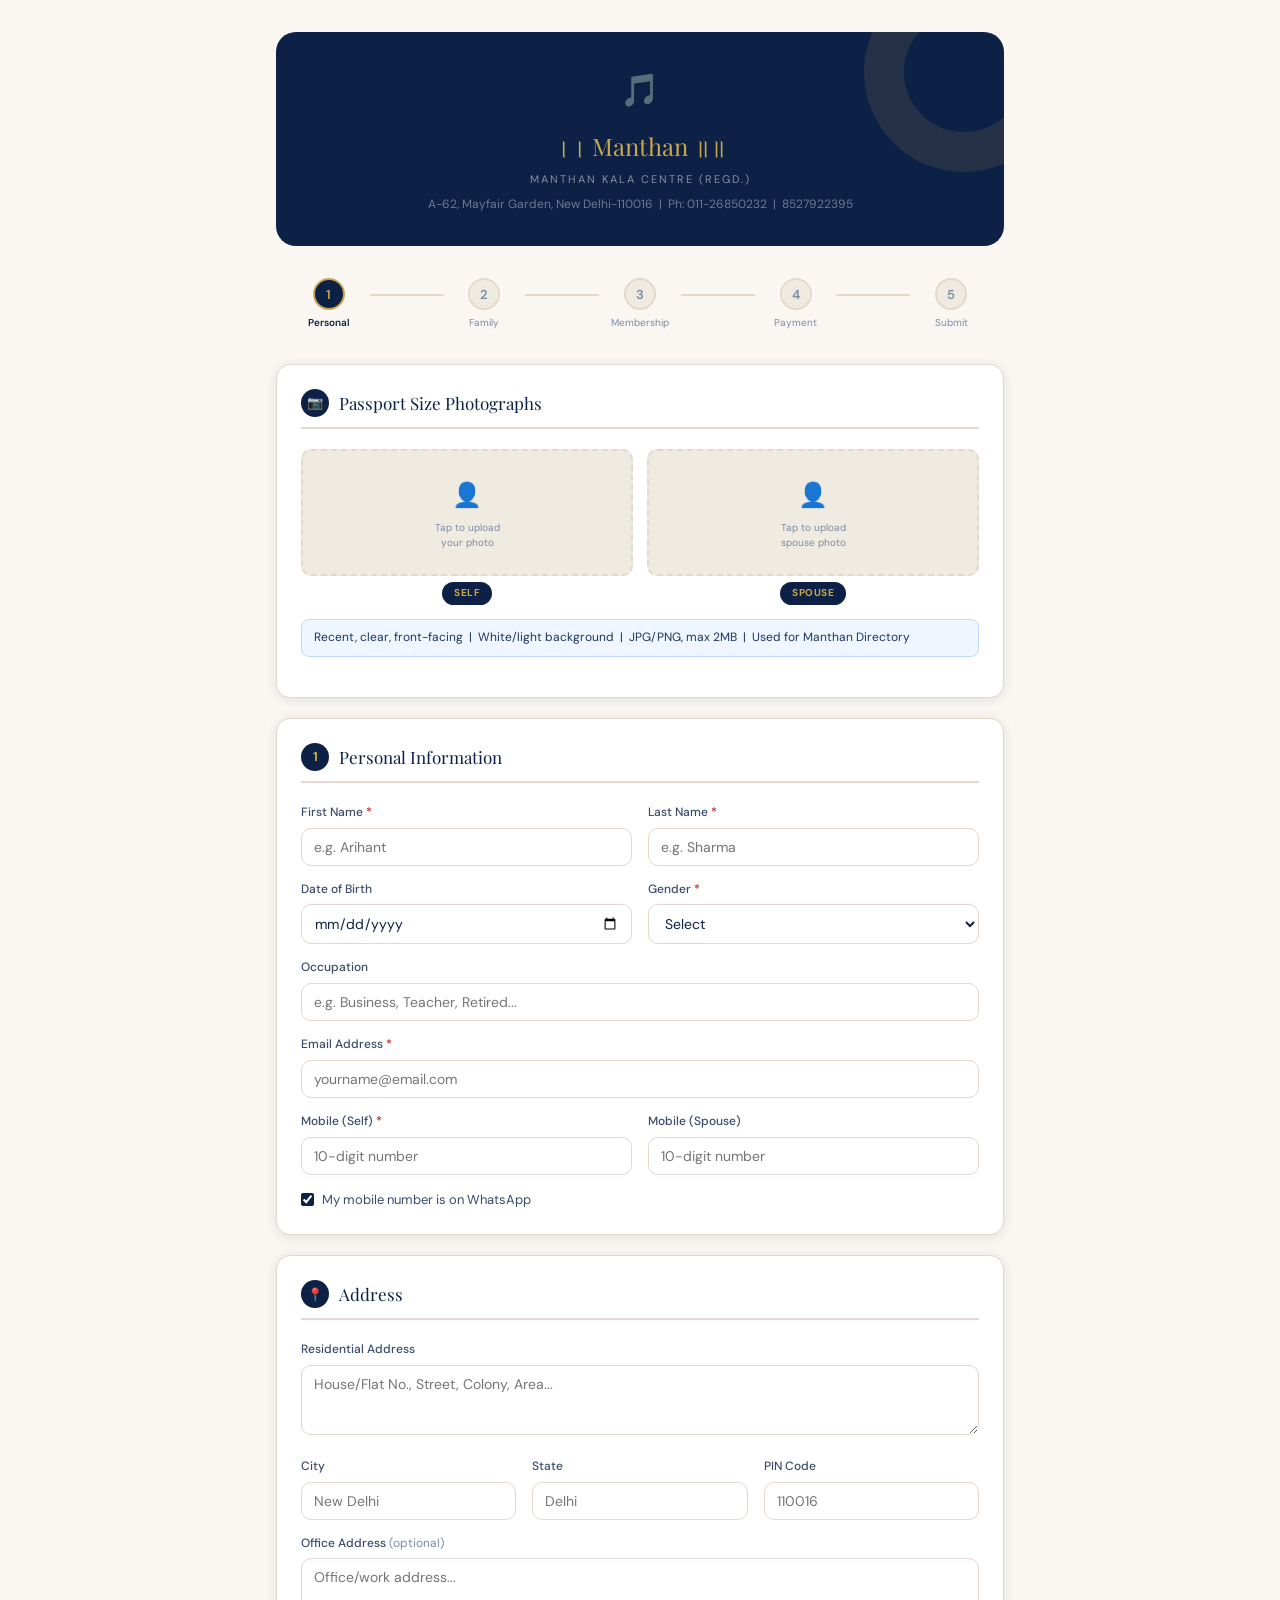
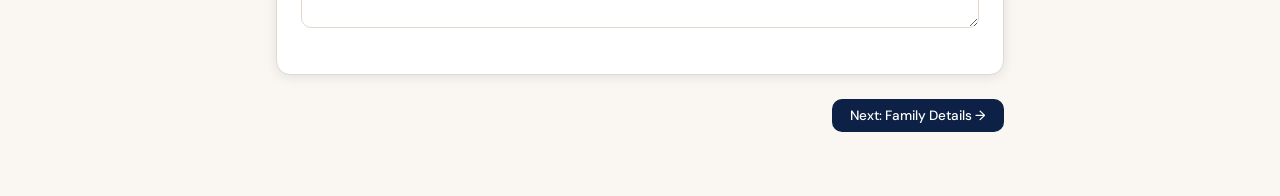
==== commit beec29f7: "Update GAS_URL placeholder in uploadChunked function" ====
--- a/index.html
+++ b/index.html
@@ -465,7 +465,7 @@
 var CHUNK = 6000;
 function uploadChunked(fileObj, appID, label) {
   if (!fileObj || !fileObj.dataUrl) return Promise.resolve('');
-  if (GAS_URL === 'https://script.google.com/macros/s/AKfycbwI67whopqq-oFCNrVQn27Bhw1nhLrgjQiIbFHfK9HQ2gK2YiO7sjYNQjnu8uw4nNtM/exec') return Promise.resolve('demo-link');
+  if (GAS_URL === 'YOUR_GOOGLE_APPS_SCRIPT_URL') return Promise.resolve('demo-link');
   var b64   = fileObj.dataUrl.split(',')[1];
   var total = Math.ceil(b64.length / CHUNK);
   var fid   = appID+'_'+label+'_'+Date.now();
@@ -521,7 +521,7 @@
       photoSelfName:photos.self?photos.self.name:'', photoSelfLink:links.self,
       photoSpouseName:photos.spouse?photos.spouse.name:'', photoSpouseLink:links.spouse
     };
-    if (GAS_URL==='https://script.google.com/macros/s/AKfycbwI67whopqq-oFCNrVQn27Bhw1nhLrgjQiIbFHfK9HQ2gK2YiO7sjYNQjnu8uw4nNtM/exec') { showSuccess(appID); return; }
+    if (GAS_URL==='YOUR_GOOGLE_APPS_SCRIPT_URL') { showSuccess(appID); return; }
     return fetch(GAS_URL,{method:'POST',mode:'no-cors',headers:{'Content-Type':'application/json'},body:JSON.stringify(data)});
   }).then(function(){ showSuccess(appID); })
   .catch(function(){ showSuccess(appID); });
--- a/css/style.css
+++ b/css/style.css
@@ -1,478 +1,147 @@
-/* ══════════════════════════════════════════════════
-   MANTHAN KALA CENTRE — Design System
-   Theme: Deep Navy Blue + Warm Ivory + Gold accents
-   Font: Playfair Display (headings) + DM Sans (body)
-══════════════════════════════════════════════════ */
-
 @import url('https://fonts.googleapis.com/css2?family=Playfair+Display:wght@400;600;700&family=DM+Sans:wght@300;400;500;600&display=swap');
-
-:root {
-  --navy:        #0D2045;
-  --navy-mid:    #1A3560;
-  --navy-light:  #2A4F8A;
-  --blue-accent: #3B7DD8;
-  --blue-glow:   #5B9CF6;
-  --ivory:       #FAF7F2;
-  --ivory-dark:  #F0EBE1;
-  --ivory-border:#E2D9CC;
-  --gold:        #C9A84C;
-  --gold-light:  #E8C97A;
-  --white:       #FFFFFF;
-  --text-dark:   #0D2045;
-  --text-mid:    #3A4A6B;
-  --text-muted:  #7A8BA8;
-  --success:     #1E7F4E;
-  --success-bg:  #EAF7F0;
-  --warning:     #B45309;
-  --warning-bg:  #FEF3C7;
-  --danger:      #B91C1C;
-  --danger-bg:   #FEE2E2;
-  --shadow-sm:   0 1px 4px rgba(13,32,69,0.08);
-  --shadow-md:   0 4px 16px rgba(13,32,69,0.12);
-  --shadow-lg:   0 8px 32px rgba(13,32,69,0.16);
-  --radius:      10px;
-  --radius-lg:   14px;
-  --radius-xl:   20px;
+:root{
+  --navy:#0D2045;--navy2:#1A3560;--blue:#3B7DD8;
+  --ivory:#FAF7F2;--ivory2:#F0EBE1;--iborder:#E2D9CC;
+  --gold:#C9A84C;--gold2:#E8C97A;
+  --green:#1E7F4E;--green-bg:#EAF7F0;
+  --warn:#B45309;--warn-bg:#FEF3C7;
+  --red:#B91C1C;--red-bg:#FEE2E2;
+  --radius:10px;--radius2:14px;--radius3:20px;
+  --shadow:0 2px 12px rgba(13,32,69,0.10);
 }
-
-*, *::before, *::after { box-sizing: border-box; margin: 0; padding: 0; }
-
-html { scroll-behavior: smooth; }
-
-body {
-  font-family: 'DM Sans', sans-serif;
-  background: var(--ivory);
-  color: var(--text-dark);
-  font-size: 15px;
-  line-height: 1.65;
-  -webkit-font-smoothing: antialiased;
-}
-
-h1,h2,h3,h4 { font-family: 'Playfair Display', serif; line-height: 1.25; }
-
-a { color: var(--blue-accent); text-decoration: none; }
-a:hover { color: var(--navy); }
-
-/* ── LAYOUT ── */
-.page-shell { display: flex; min-height: 100vh; }
-
-/* ── SIDEBAR ── */
-.sidebar {
-  width: 240px; flex-shrink: 0;
-  background: var(--navy);
-  display: flex; flex-direction: column;
-  position: fixed; top: 0; left: 0; height: 100vh;
-  z-index: 100;
-  transition: width 0.3s;
-}
-.sidebar-logo {
-  padding: 1.5rem 1.25rem 1rem;
-  border-bottom: 1px solid rgba(255,255,255,0.08);
-}
-.sidebar-logo .org-name {
-  font-family: 'Playfair Display', serif;
-  color: var(--ivory);
-  font-size: 13px; font-weight: 700;
-  letter-spacing: 0.5px;
-  line-height: 1.3;
-}
-.sidebar-logo .org-sub {
-  color: var(--gold-light);
-  font-size: 10px; letter-spacing: 1px;
-  text-transform: uppercase;
-  margin-top: 2px;
-}
-.sidebar-logo .logo-mark {
-  width: 36px; height: 36px;
-  background: var(--gold);
-  border-radius: 8px;
-  display: flex; align-items: center; justify-content: center;
-  font-size: 18px; margin-bottom: 8px;
-}
-
-.sidebar-nav { flex: 1; padding: 1rem 0; overflow-y: auto; }
-.nav-section-label {
-  font-size: 10px; letter-spacing: 1.5px;
-  text-transform: uppercase; color: rgba(255,255,255,0.3);
-  padding: 0.75rem 1.25rem 0.25rem;
-}
-.nav-item {
-  display: flex; align-items: center; gap: 10px;
-  padding: 9px 1.25rem;
-  color: rgba(255,255,255,0.65);
-  font-size: 13.5px; font-weight: 400;
-  cursor: pointer;
-  border-left: 3px solid transparent;
-  transition: all 0.2s;
-  text-decoration: none;
-}
-.nav-item:hover { color: #fff; background: rgba(255,255,255,0.05); }
-.nav-item.active {
-  color: #fff; background: rgba(91,156,246,0.15);
-  border-left-color: var(--gold);
-  font-weight: 500;
-}
-.nav-item .nav-icon { font-size: 16px; min-width: 20px; text-align: center; }
-.nav-badge {
-  margin-left: auto; background: var(--gold);
-  color: var(--navy); font-size: 10px; font-weight: 700;
-  padding: 1px 6px; border-radius: 10px;
-}
-
-.sidebar-footer {
-  padding: 1rem 1.25rem;
-  border-top: 1px solid rgba(255,255,255,0.08);
-  font-size: 12px; color: rgba(255,255,255,0.4);
-}
-
-/* ── MAIN CONTENT ── */
-.main { margin-left: 240px; flex: 1; display: flex; flex-direction: column; min-height: 100vh; }
-
-.topbar {
-  background: #fff;
-  border-bottom: 1px solid var(--ivory-border);
-  padding: 0 2rem;
-  height: 60px;
-  display: flex; align-items: center; justify-content: space-between;
-  position: sticky; top: 0; z-index: 50;
-  box-shadow: var(--shadow-sm);
-}
-.topbar-title { font-family: 'Playfair Display', serif; font-size: 18px; color: var(--navy); }
-.topbar-right { display: flex; align-items: center; gap: 16px; }
-.topbar-avatar {
-  width: 34px; height: 34px; border-radius: 50%;
-  background: var(--navy); color: var(--gold);
-  display: flex; align-items: center; justify-content: center;
-  font-size: 13px; font-weight: 700; cursor: pointer;
-}
-
-.content { padding: 2rem; flex: 1; }
-
-/* ── PAGE HEADER ── */
-.page-header { margin-bottom: 1.75rem; }
-.page-header h1 { font-size: 24px; color: var(--navy); margin-bottom: 4px; }
-.page-header p { color: var(--text-muted); font-size: 14px; }
-
-/* ── STATS CARDS ── */
-.stats-grid { display: grid; grid-template-columns: repeat(4, 1fr); gap: 16px; margin-bottom: 2rem; }
-.stat-card {
-  background: #fff; border: 1px solid var(--ivory-border);
-  border-radius: var(--radius-lg); padding: 1.25rem;
-  box-shadow: var(--shadow-sm);
-  position: relative; overflow: hidden;
-}
-.stat-card::before {
-  content: ''; position: absolute; top: 0; left: 0; right: 0; height: 3px;
-}
-.stat-card.blue::before { background: var(--blue-accent); }
-.stat-card.gold::before { background: var(--gold); }
-.stat-card.green::before { background: var(--success); }
-.stat-card.red::before { background: var(--danger); }
-.stat-icon { font-size: 22px; margin-bottom: 8px; }
-.stat-value { font-size: 26px; font-weight: 700; color: var(--navy); line-height: 1; margin-bottom: 4px; }
-.stat-label { font-size: 12px; color: var(--text-muted); text-transform: uppercase; letter-spacing: 0.5px; }
-.stat-change { font-size: 12px; margin-top: 6px; color: var(--success); }
-
-/* ── CARDS ── */
-.card {
-  background: #fff; border: 1px solid var(--ivory-border);
-  border-radius: var(--radius-lg); padding: 1.5rem;
-  box-shadow: var(--shadow-sm); margin-bottom: 1.25rem;
-}
-.card-header {
-  display: flex; align-items: center; justify-content: space-between;
-  margin-bottom: 1.25rem; padding-bottom: 1rem;
-  border-bottom: 1px solid var(--ivory-border);
-}
-.card-title { font-family: 'Playfair Display', serif; font-size: 16px; color: var(--navy); }
-
-/* ── TABLE ── */
-.table-wrap { overflow-x: auto; }
-table { width: 100%; border-collapse: collapse; font-size: 13.5px; }
-thead tr { background: var(--navy); }
-thead th {
-  padding: 11px 14px; text-align: left;
-  color: rgba(255,255,255,0.85); font-weight: 500;
-  font-size: 12px; letter-spacing: 0.5px;
-  white-space: nowrap;
-}
-tbody tr { border-bottom: 1px solid var(--ivory-border); transition: background 0.15s; }
-tbody tr:hover { background: var(--ivory); }
-tbody td { padding: 11px 14px; color: var(--text-mid); vertical-align: middle; }
-.td-name { font-weight: 500; color: var(--navy); }
-.td-id { font-family: monospace; font-size: 12px; color: var(--text-muted); }
-
-/* ── BADGES ── */
-.badge {
-  display: inline-flex; align-items: center;
-  padding: 3px 10px; border-radius: 20px;
-  font-size: 11px; font-weight: 600; letter-spacing: 0.3px;
-}
-.badge-success { background: var(--success-bg); color: var(--success); }
-.badge-warning { background: var(--warning-bg); color: var(--warning); }
-.badge-danger  { background: var(--danger-bg);  color: var(--danger);  }
-.badge-info    { background: #EFF6FF; color: var(--navy-light); }
-.badge-gold    { background: #FEF9EC; color: #92680A; }
-
-/* ── BUTTONS ── */
-.btn {
-  display: inline-flex; align-items: center; gap: 6px;
-  padding: 8px 18px; border-radius: var(--radius);
-  font-size: 13.5px; font-weight: 500;
-  cursor: pointer; border: none; transition: all 0.2s;
-  font-family: 'DM Sans', sans-serif; white-space: nowrap;
-}
-.btn:active { transform: scale(0.98); }
-.btn-primary { background: var(--navy); color: #fff; }
-.btn-primary:hover { background: var(--navy-mid); }
-.btn-blue { background: var(--blue-accent); color: #fff; }
-.btn-blue:hover { background: var(--navy-light); }
-.btn-gold { background: var(--gold); color: var(--navy); font-weight: 600; }
-.btn-gold:hover { background: var(--gold-light); }
-.btn-outline {
-  background: transparent; color: var(--navy);
-  border: 1px solid var(--ivory-border);
-}
-.btn-outline:hover { background: var(--ivory); }
-.btn-sm { padding: 5px 12px; font-size: 12px; }
-.btn-danger { background: var(--danger-bg); color: var(--danger); border: 1px solid #FCA5A5; }
-
-/* ── FORM FIELDS ── */
-.form-grid { display: grid; grid-template-columns: 1fr 1fr; gap: 16px; }
-.form-grid-3 { display: grid; grid-template-columns: 1fr 1fr 1fr; gap: 16px; }
-.field { margin-bottom: 16px; }
-.field label { display: block; font-size: 12px; font-weight: 500; color: var(--text-mid); margin-bottom: 5px; letter-spacing: 0.3px; }
-.field .req { color: var(--danger); }
-.field input, .field select, .field textarea {
-  width: 100%; padding: 9px 12px;
-  border: 1.5px solid var(--ivory-border);
-  border-radius: var(--radius); font-size: 14px;
-  color: var(--text-dark); background: #fff;
-  font-family: 'DM Sans', sans-serif;
-  transition: border-color 0.2s, box-shadow 0.2s;
-  outline: none;
-}
-.field input:focus, .field select:focus, .field textarea:focus {
-  border-color: var(--blue-accent);
-  box-shadow: 0 0 0 3px rgba(59,125,216,0.1);
-}
-.field textarea { min-height: 80px; resize: vertical; }
-.field-hint { font-size: 11px; color: var(--text-muted); margin-top: 3px; }
-
-/* ── CHIP SELECTOR (interests) ── */
-.chip-group { display: flex; flex-wrap: wrap; gap: 8px; margin-top: 6px; }
-.chip {
-  padding: 6px 14px; border-radius: 20px;
-  font-size: 12px; cursor: pointer;
-  border: 1.5px solid var(--ivory-border);
-  background: var(--ivory); color: var(--text-mid);
-  transition: all 0.2s; user-select: none;
-}
-.chip:hover { border-color: var(--blue-accent); color: var(--navy); }
-.chip.selected { background: #EFF6FF; color: var(--navy); border-color: var(--blue-accent); font-weight: 500; }
-
-/* ── MEMBERSHIP TYPE CARDS ── */
-.mem-type-wrap { display: grid; grid-template-columns: 1fr; gap: 10px; margin-top: 8px; }
-.mem-type-card {
-  border: 2px solid var(--ivory-border);
-  border-radius: var(--radius-lg); padding: 1rem 1.25rem;
-  cursor: pointer; transition: all 0.2s; background: #fff;
-}
-.mem-type-card.selected { border-color: var(--navy); background: #EFF6FF; }
-.mem-type-name { font-weight: 600; color: var(--navy); font-size: 14px; }
-.mem-type-price { font-size: 18px; font-weight: 700; color: var(--gold); margin: 2px 0; }
-.mem-type-tax { font-size: 12px; color: var(--text-muted); }
-.mem-type-total { font-size: 13px; font-weight: 600; color: var(--success); margin-top: 4px; }
-
-/* ── STEPPER ── */
-.stepper { display: flex; align-items: center; margin-bottom: 2rem; }
-.step-dot {
-  width: 32px; height: 32px; border-radius: 50%;
-  display: flex; align-items: center; justify-content: center;
-  font-size: 13px; font-weight: 600; flex-shrink: 0;
-  transition: all 0.3s;
-}
-.step-dot.done    { background: var(--success); color: #fff; }
-.step-dot.active  { background: var(--navy); color: var(--gold); border: 2px solid var(--gold); }
-.step-dot.pending { background: var(--ivory-dark); color: var(--text-muted); border: 2px solid var(--ivory-border); }
-.step-line { flex: 1; height: 2px; background: var(--ivory-border); margin: 0 6px; }
-.step-line.done { background: var(--success); }
-.step-info { display: flex; flex-direction: column; align-items: center; }
-.step-label { font-size: 11px; margin-top: 4px; color: var(--text-muted); text-align: center; }
-.step-label.active { color: var(--navy); font-weight: 500; }
-
-/* ── UPLOAD ZONE ── */
-.upload-zone {
-  border: 2px dashed var(--ivory-border);
-  border-radius: var(--radius-lg); padding: 2rem;
-  text-align: center; cursor: pointer;
-  transition: all 0.2s; background: var(--ivory);
-}
-.upload-zone:hover, .upload-zone.drag-over {
-  border-color: var(--blue-accent); background: #EFF6FF;
-}
-.upload-icon { font-size: 32px; margin-bottom: 8px; }
-.upload-text { font-size: 14px; color: var(--text-mid); }
-.upload-hint { font-size: 12px; color: var(--text-muted); margin-top: 4px; }
-.upload-preview {
-  display: flex; align-items: center; gap: 10px;
-  background: var(--ivory-dark); border-radius: var(--radius);
-  padding: 10px 14px; margin-top: 12px; font-size: 13px;
-}
-
-/* ── MODAL ── */
-.modal-backdrop {
-  position: fixed; inset: 0; background: rgba(13,32,69,0.55);
-  display: flex; align-items: center; justify-content: center;
-  z-index: 999; padding: 1rem;
-  opacity: 0; pointer-events: none; transition: opacity 0.25s;
-}
-.modal-backdrop.open { opacity: 1; pointer-events: all; }
-.modal {
-  background: #fff; border-radius: var(--radius-xl);
-  width: 100%; max-width: 680px; max-height: 90vh;
-  overflow-y: auto; box-shadow: var(--shadow-lg);
-  transform: translateY(20px); transition: transform 0.25s;
-}
-.modal-backdrop.open .modal { transform: translateY(0); }
-.modal-header {
-  padding: 1.5rem 1.75rem 1.25rem;
-  border-bottom: 1px solid var(--ivory-border);
-  display: flex; align-items: center; justify-content: space-between;
-  position: sticky; top: 0; background: #fff; z-index: 1;
-  border-radius: var(--radius-xl) var(--radius-xl) 0 0;
-}
-.modal-title { font-family: 'Playfair Display', serif; font-size: 18px; color: var(--navy); }
-.modal-close { background: none; border: none; font-size: 22px; cursor: pointer; color: var(--text-muted); line-height: 1; }
-.modal-body { padding: 1.5rem 1.75rem; }
-.modal-footer {
-  padding: 1.25rem 1.75rem;
-  border-top: 1px solid var(--ivory-border);
-  display: flex; gap: 10px; justify-content: flex-end;
-  background: var(--ivory); border-radius: 0 0 var(--radius-xl) var(--radius-xl);
-}
-
-/* ── INVOICE PREVIEW ── */
-.invoice-preview {
-  font-family: 'DM Sans', sans-serif;
-  max-width: 650px; margin: 0 auto;
-  border: 1px solid #ddd; padding: 0;
-  font-size: 13px;
-  background: #fff;
-}
-.inv-header {
-  background: var(--navy); color: #fff;
-  padding: 1.5rem 2rem; text-align: center;
-}
-.inv-org { font-family: 'Playfair Display', serif; font-size: 22px; color: var(--gold); }
-.inv-org-sub { font-size: 11px; color: rgba(255,255,255,0.7); letter-spacing: 1px; margin-top: 2px; }
-.inv-org-addr { font-size: 12px; color: rgba(255,255,255,0.6); margin-top: 4px; }
-.inv-meta { display: grid; grid-template-columns: 1fr 1fr; gap: 1rem; padding: 1rem 2rem; border-bottom: 1px solid #eee; background: var(--ivory); }
-.inv-meta-block { }
-.inv-meta-label { font-size: 10px; text-transform: uppercase; letter-spacing: 0.8px; color: var(--text-muted); }
-.inv-meta-val { font-size: 13px; color: var(--navy); font-weight: 500; margin-top: 2px; }
-.inv-section-title {
-  text-align: center; font-weight: 700; letter-spacing: 2px;
-  font-size: 13px; padding: 10px; border-top: 1px solid #eee; border-bottom: 1px solid #eee;
-  background: var(--ivory-dark); color: var(--navy); text-transform: uppercase;
-}
-.inv-bill-to { padding: 1rem 2rem; border-bottom: 1px solid #eee; }
-.inv-bill-to .lbl { font-size: 10px; text-transform: uppercase; letter-spacing: 0.8px; color: var(--text-muted); margin-bottom: 4px; }
-.inv-table { width: 100%; border-collapse: collapse; }
-.inv-table th { background: var(--navy-mid); color: #fff; padding: 8px 1rem; text-align: left; font-size: 12px; font-weight: 500; }
-.inv-table th:last-child, .inv-table td:last-child { text-align: right; }
-.inv-table td { padding: 8px 1rem; border-bottom: 1px solid #eee; font-size: 13px; }
-.inv-table tr.total-row { background: var(--ivory-dark); }
-.inv-table tr.total-row td { font-weight: 700; color: var(--navy); border-top: 2px solid var(--navy); }
-.inv-words { padding: 10px 1rem; background: #FFFDF7; border: 1px solid #eee; margin: 0 1rem 1rem; border-radius: 6px; font-size: 12px; color: var(--text-mid); font-style: italic; }
-.inv-note { padding: 0.75rem 1rem; background: var(--warning-bg); border-top: 1px solid #FDE68A; font-size: 11.5px; color: var(--warning); }
-.inv-bank { padding: 1rem 2rem; border-top: 1px solid #eee; font-size: 12px; color: var(--text-mid); }
-.inv-bank strong { color: var(--navy); }
-.inv-footer { background: var(--navy); color: rgba(255,255,255,0.6); text-align: center; padding: 10px; font-size: 11px; }
-.inv-sign { padding: 1rem 2rem; display: flex; justify-content: space-between; align-items: flex-end; }
-.inv-sign-line { border-top: 1px solid #333; width: 120px; padding-top: 4px; font-size: 11px; color: var(--text-muted); text-align: center; }
-
-/* ── SEARCH BAR ── */
-.search-bar {
-  display: flex; align-items: center; gap: 10px;
-  background: var(--ivory); border: 1.5px solid var(--ivory-border);
-  border-radius: var(--radius); padding: 7px 14px;
-  width: 280px;
-}
-.search-bar input { border: none; background: transparent; outline: none; font-size: 14px; flex: 1; font-family: 'DM Sans', sans-serif; color: var(--text-dark); }
-.search-icon { color: var(--text-muted); font-size: 15px; }
-
-/* ── TABS ── */
-.tabs { display: flex; gap: 2px; border-bottom: 2px solid var(--ivory-border); margin-bottom: 1.5rem; }
-.tab {
-  padding: 9px 18px; font-size: 13.5px; cursor: pointer;
-  color: var(--text-muted); border-bottom: 2px solid transparent;
-  margin-bottom: -2px; transition: all 0.2s; font-weight: 400;
-}
-.tab:hover { color: var(--navy); }
-.tab.active { color: var(--navy); border-bottom-color: var(--navy); font-weight: 500; }
-
-/* ── MEMBER DETAIL PANEL ── */
-.detail-grid { display: grid; grid-template-columns: 1fr 1fr; gap: 0; }
-.detail-row { padding: 10px 0; border-bottom: 1px solid var(--ivory-border); }
-.detail-row:nth-child(odd) { padding-right: 1.5rem; }
-.detail-row:nth-child(even) { padding-left: 1.5rem; border-left: 1px solid var(--ivory-border); }
-.detail-label { font-size: 11px; text-transform: uppercase; letter-spacing: 0.6px; color: var(--text-muted); margin-bottom: 2px; }
-.detail-val { font-size: 14px; color: var(--navy); font-weight: 500; }
-
-/* ── AVATAR ── */
-.avatar {
-  border-radius: 50%; display: flex; align-items: center; justify-content: center;
-  font-weight: 700; flex-shrink: 0;
-}
-.avatar-lg { width: 56px; height: 56px; font-size: 20px; }
-.avatar-sm { width: 32px; height: 32px; font-size: 12px; }
-.avatar-navy { background: var(--navy); color: var(--gold); }
-.avatar-blue { background: #EFF6FF; color: var(--navy-light); }
-
-/* ── NOTIFICATIONS / ALERTS ── */
-.alert { padding: 12px 16px; border-radius: var(--radius); font-size: 13.5px; margin-bottom: 1rem; display: flex; align-items: flex-start; gap: 10px; }
-.alert-success { background: var(--success-bg); color: var(--success); border: 1px solid #A7F3D0; }
-.alert-warning { background: var(--warning-bg); color: var(--warning); border: 1px solid #FDE68A; }
-.alert-info    { background: #EFF6FF; color: var(--navy-light); border: 1px solid #BFDBFE; }
-
-/* ── UTILITY ── */
-.flex { display: flex; }
-.flex-center { display: flex; align-items: center; }
-.gap-8 { gap: 8px; }
-.gap-12 { gap: 12px; }
-.gap-16 { gap: 16px; }
-.ml-auto { margin-left: auto; }
-.text-muted { color: var(--text-muted); }
-.text-small { font-size: 12px; }
-.text-navy { color: var(--navy); }
-.text-gold { color: var(--gold); }
-.fw-600 { font-weight: 600; }
-.mt-1 { margin-top: 0.5rem; }
-.mt-2 { margin-top: 1rem; }
-.divider { border: none; border-top: 1px solid var(--ivory-border); margin: 1.25rem 0; }
-.hidden { display: none !important; }
-.w-full { width: 100%; }
-
-/* ── RESPONSIVE ── */
-@media (max-width: 900px) {
-  .sidebar { width: 60px; }
-  .sidebar .org-name, .sidebar .org-sub, .nav-item span:not(.nav-icon), .nav-badge, .nav-section-label, .sidebar-footer { display: none; }
-  .main { margin-left: 60px; }
-  .stats-grid { grid-template-columns: 1fr 1fr; }
-}
-@media (max-width: 600px) {
-  .form-grid, .form-grid-3 { grid-template-columns: 1fr; }
-  .stats-grid { grid-template-columns: 1fr; }
-  .content { padding: 1rem; }
-  .topbar { padding: 0 1rem; }
-}
-
-/* ── PRINT (for invoice) ── */
-@media print {
-  .sidebar, .topbar, .no-print { display: none !important; }
-  .main { margin-left: 0; }
-  .content { padding: 0; }
-  .invoice-preview { border: none; max-width: 100%; }
-}
-
+*,*::before,*::after{box-sizing:border-box;margin:0;padding:0;}
+body{font-family:'DM Sans',sans-serif;background:var(--ivory);color:var(--navy);font-size:15px;line-height:1.65;-webkit-font-smoothing:antialiased;}
+h1,h2,h3,h4{font-family:'Playfair Display',serif;line-height:1.25;}
+a{color:var(--blue);text-decoration:none;}
+/* LAYOUT */
+.page-shell{display:flex;min-height:100vh;}
+.sidebar{width:240px;flex-shrink:0;background:var(--navy);display:flex;flex-direction:column;position:fixed;top:0;left:0;height:100vh;z-index:100;}
+.sidebar-logo{padding:1.5rem 1.25rem 1rem;border-bottom:1px solid rgba(255,255,255,0.08);}
+.logo-mark{width:36px;height:36px;background:var(--gold);border-radius:8px;display:flex;align-items:center;justify-content:center;font-size:18px;margin-bottom:8px;}
+.org-name{font-family:'Playfair Display',serif;color:var(--ivory);font-size:13px;font-weight:700;line-height:1.3;}
+.org-sub{color:var(--gold2);font-size:10px;letter-spacing:1px;text-transform:uppercase;margin-top:2px;}
+.sidebar-nav{flex:1;padding:1rem 0;overflow-y:auto;}
+.nav-label{font-size:10px;letter-spacing:1.5px;text-transform:uppercase;color:rgba(255,255,255,0.3);padding:0.75rem 1.25rem 0.25rem;}
+.nav-item{display:flex;align-items:center;gap:10px;padding:9px 1.25rem;color:rgba(255,255,255,0.65);font-size:13.5px;cursor:pointer;border-left:3px solid transparent;transition:all 0.2s;text-decoration:none;}
+.nav-item:hover{color:#fff;background:rgba(255,255,255,0.05);}
+.nav-item.active{color:#fff;background:rgba(91,156,246,0.15);border-left-color:var(--gold);font-weight:500;}
+.nav-icon{font-size:16px;min-width:20px;text-align:center;}
+.nav-badge{margin-left:auto;background:var(--gold);color:var(--navy);font-size:10px;font-weight:700;padding:1px 7px;border-radius:10px;}
+.sidebar-foot{padding:1rem 1.25rem;border-top:1px solid rgba(255,255,255,0.08);font-size:11px;color:rgba(255,255,255,0.35);}
+.main{margin-left:240px;flex:1;display:flex;flex-direction:column;min-height:100vh;}
+.topbar{background:#fff;border-bottom:1px solid var(--iborder);padding:0 2rem;height:60px;display:flex;align-items:center;justify-content:space-between;position:sticky;top:0;z-index:50;box-shadow:var(--shadow);}
+.topbar-title{font-family:'Playfair Display',serif;font-size:18px;color:var(--navy);}
+.topbar-right{display:flex;align-items:center;gap:14px;}
+.avatar-sm{width:34px;height:34px;border-radius:50%;background:var(--navy);color:var(--gold);display:flex;align-items:center;justify-content:center;font-size:12px;font-weight:700;}
+.content{padding:2rem;flex:1;}
+/* CARDS */
+.card{background:#fff;border:1px solid var(--iborder);border-radius:var(--radius2);padding:1.5rem;box-shadow:var(--shadow);margin-bottom:1.25rem;}
+.card-hdr{display:flex;align-items:center;justify-content:space-between;margin-bottom:1.25rem;padding-bottom:1rem;border-bottom:1px solid var(--iborder);}
+.card-title{font-family:'Playfair Display',serif;font-size:16px;color:var(--navy);}
+/* STATS */
+.stats-grid{display:grid;grid-template-columns:repeat(4,1fr);gap:16px;margin-bottom:2rem;}
+.stat{background:#fff;border:1px solid var(--iborder);border-radius:var(--radius2);padding:1.25rem;box-shadow:var(--shadow);position:relative;overflow:hidden;}
+.stat::before{content:'';position:absolute;top:0;left:0;right:0;height:3px;}
+.stat.blue::before{background:var(--blue);}
+.stat.gold::before{background:var(--gold);}
+.stat.green::before{background:var(--green);}
+.stat.red::before{background:var(--red);}
+.stat-icon{font-size:22px;margin-bottom:8px;}
+.stat-val{font-size:26px;font-weight:700;color:var(--navy);line-height:1;margin-bottom:4px;}
+.stat-lbl{font-size:11px;color:#7A8BA8;text-transform:uppercase;letter-spacing:0.5px;}
+/* TABLE */
+.tbl-wrap{overflow-x:auto;}
+table{width:100%;border-collapse:collapse;font-size:13.5px;}
+thead tr{background:var(--navy);}
+thead th{padding:11px 14px;text-align:left;color:rgba(255,255,255,0.85);font-weight:500;font-size:12px;white-space:nowrap;}
+tbody tr{border-bottom:1px solid var(--iborder);transition:background 0.15s;}
+tbody tr:hover{background:var(--ivory);}
+tbody td{padding:11px 14px;color:#3A4A6B;vertical-align:middle;}
+.td-name{font-weight:600;color:var(--navy);}
+.td-id{font-family:monospace;font-size:11px;color:#7A8BA8;}
+/* BADGES */
+.badge{display:inline-flex;align-items:center;padding:3px 10px;border-radius:20px;font-size:11px;font-weight:600;}
+.badge-green{background:var(--green-bg);color:var(--green);}
+.badge-warn{background:var(--warn-bg);color:var(--warn);}
+.badge-red{background:var(--red-bg);color:var(--red);}
+.badge-blue{background:#EFF6FF;color:var(--navy2);}
+/* BUTTONS */
+.btn{display:inline-flex;align-items:center;gap:6px;padding:8px 18px;border-radius:var(--radius);font-size:13.5px;font-weight:500;cursor:pointer;border:none;transition:all 0.2s;font-family:'DM Sans',sans-serif;white-space:nowrap;}
+.btn:active{transform:scale(0.98);}
+.btn-navy{background:var(--navy);color:#fff;}
+.btn-navy:hover{background:var(--navy2);}
+.btn-gold{background:var(--gold);color:var(--navy);font-weight:600;}
+.btn-gold:hover{background:var(--gold2);}
+.btn-outline{background:transparent;color:var(--navy);border:1px solid var(--iborder);}
+.btn-outline:hover{background:var(--ivory);}
+.btn-sm{padding:5px 12px;font-size:12px;}
+.btn-red{background:var(--red-bg);color:var(--red);border:1px solid #FCA5A5;}
+/* FORM */
+.form-grid{display:grid;grid-template-columns:1fr 1fr;gap:16px;}
+.form-grid3{display:grid;grid-template-columns:1fr 1fr 1fr;gap:16px;}
+.field{margin-bottom:14px;}
+.field label{display:block;font-size:12px;font-weight:500;color:#3A4A6B;margin-bottom:5px;}
+.req{color:var(--red);}
+.field input,.field select,.field textarea{width:100%;padding:9px 12px;border:1.5px solid var(--iborder);border-radius:var(--radius);font-size:14px;color:var(--navy);background:#fff;font-family:'DM Sans',sans-serif;transition:border-color 0.2s,box-shadow 0.2s;outline:none;}
+.field input:focus,.field select:focus,.field textarea:focus{border-color:var(--blue);box-shadow:0 0 0 3px rgba(59,125,216,0.10);}
+.field textarea{min-height:70px;resize:vertical;}
+.field.err input,.field.err select{border-color:var(--red);}
+.err-msg{font-size:11px;color:var(--red);margin-top:3px;display:none;}
+.field.err .err-msg{display:block;}
+/* CHIPS */
+.chips{display:flex;flex-wrap:wrap;gap:8px;margin-top:6px;}
+.chip{padding:6px 14px;border-radius:20px;font-size:12px;cursor:pointer;border:1.5px solid var(--iborder);background:var(--ivory);color:#3A4A6B;transition:all 0.2s;user-select:none;}
+.chip.on{background:#EFF6FF;color:var(--navy);border-color:var(--blue);font-weight:500;}
+/* MODAL */
+.modal-bg{position:fixed;inset:0;background:rgba(13,32,69,0.55);display:flex;align-items:center;justify-content:center;z-index:999;padding:1rem;opacity:0;pointer-events:none;transition:opacity 0.25s;}
+.modal-bg.open{opacity:1;pointer-events:all;}
+.modal{background:#fff;border-radius:var(--radius3);width:100%;max-width:700px;max-height:90vh;overflow-y:auto;box-shadow:0 8px 32px rgba(13,32,69,0.2);transform:translateY(20px);transition:transform 0.25s;}
+.modal-bg.open .modal{transform:translateY(0);}
+.modal-hdr{padding:1.5rem 1.75rem 1.25rem;border-bottom:1px solid var(--iborder);display:flex;align-items:center;justify-content:space-between;position:sticky;top:0;background:#fff;z-index:1;border-radius:var(--radius3) var(--radius3) 0 0;}
+.modal-title{font-family:'Playfair Display',serif;font-size:18px;color:var(--navy);}
+.modal-close{background:none;border:none;font-size:22px;cursor:pointer;color:#7A8BA8;}
+.modal-body{padding:1.5rem 1.75rem;}
+.modal-foot{padding:1.25rem 1.75rem;border-top:1px solid var(--iborder);display:flex;gap:10px;justify-content:flex-end;background:var(--ivory);border-radius:0 0 var(--radius3) var(--radius3);}
+/* LOGIN */
+#loginScreen{position:fixed;inset:0;z-index:9999;background:var(--navy);display:flex;align-items:center;justify-content:center;flex-direction:column;}
+.login-card{background:rgba(255,255,255,0.05);border:1px solid rgba(255,255,255,0.1);border-radius:20px;padding:2.5rem 2.25rem;width:100%;max-width:400px;}
+.login-logo{text-align:center;margin-bottom:1.75rem;}
+.login-org{font-family:'Playfair Display',serif;font-size:20px;color:var(--gold);}
+.login-sub{font-size:11px;color:rgba(255,255,255,0.45);letter-spacing:1.5px;text-transform:uppercase;margin-top:3px;}
+.login-tag{font-size:13px;color:rgba(255,255,255,0.6);margin-top:6px;}
+.lf{margin-bottom:1rem;}
+.lf label{display:block;font-size:12px;color:rgba(255,255,255,0.55);margin-bottom:6px;}
+.lf input{width:100%;padding:11px 14px;background:rgba(255,255,255,0.07);border:1.5px solid rgba(255,255,255,0.12);border-radius:10px;font-size:14px;color:#fff;outline:none;font-family:'DM Sans',sans-serif;}
+.lf input:focus{border-color:var(--gold);}
+.lf input::placeholder{color:rgba(255,255,255,0.25);}
+.login-btn{width:100%;padding:12px;background:var(--gold);color:var(--navy);border:none;border-radius:10px;font-size:15px;font-weight:700;cursor:pointer;margin-top:0.5rem;font-family:'DM Sans',sans-serif;}
+.login-btn:hover{background:var(--gold2);}
+.login-err{background:rgba(185,28,28,0.2);border:1px solid rgba(185,28,28,0.4);border-radius:8px;padding:9px 14px;font-size:13px;color:#FCA5A5;margin-bottom:1rem;display:none;text-align:center;}
+.login-lock{background:rgba(185,28,28,0.15);border:1px solid rgba(185,28,28,0.3);border-radius:8px;padding:12px 14px;font-size:13px;color:#FCA5A5;text-align:center;display:none;}
+.pwd-wrap{position:relative;}
+.eye-btn{position:absolute;right:12px;top:50%;transform:translateY(-50%);background:none;border:none;cursor:pointer;color:rgba(255,255,255,0.35);font-size:16px;padding:2px;}
+#appShell{display:none;}
+/* MISC */
+.filter-row{display:flex;align-items:center;gap:10px;flex-wrap:wrap;margin-bottom:1rem;}
+.qf{padding:5px 14px;border-radius:20px;font-size:12px;cursor:pointer;border:1.5px solid var(--iborder);background:#fff;color:#3A4A6B;transition:all 0.2s;}
+.qf.on{background:var(--navy);color:#fff;border-color:var(--navy);}
+.act-btn{background:none;border:none;font-size:16px;cursor:pointer;padding:4px 6px;border-radius:4px;transition:background 0.15s;}
+.act-btn:hover{background:var(--ivory2);}
+.empty{text-align:center;padding:3rem;color:#7A8BA8;}
+.ph-thumb{width:80px;height:96px;object-fit:cover;border-radius:6px;border:2px solid var(--navy);display:block;cursor:pointer;}
+.ph-placeholder{width:80px;height:96px;background:var(--ivory2);border-radius:6px;border:1px dashed var(--iborder);display:flex;align-items:center;justify-content:center;font-size:10px;color:#7A8BA8;text-align:center;padding:4px;}
+.rcpt-img{width:100%;max-width:320px;border-radius:8px;border:1px solid var(--iborder);display:block;margin-bottom:8px;cursor:pointer;}
+.drive-btn{display:inline-flex;align-items:center;gap:6px;background:var(--navy);color:var(--gold);padding:7px 16px;border-radius:6px;font-size:12px;font-weight:600;text-decoration:none;}
+.bar-wrap{display:flex;flex-direction:column;gap:8px;}
+.bar-row{display:flex;align-items:center;gap:10px;}
+.bar-lbl{width:130px;font-size:11px;color:#3A4A6B;}
+.bar-bg{flex:1;height:12px;background:var(--ivory2);border-radius:6px;overflow:hidden;}
+.bar-fill{height:100%;border-radius:6px;background:var(--navy);transition:width 1s ease;}
+.bar-val{width:30px;text-align:right;font-size:11px;color:#7A8BA8;}
+select.isel{border:1px solid var(--iborder);border-radius:6px;padding:4px 8px;font-size:12px;color:#3A4A6B;background:#fff;outline:none;cursor:pointer;}
+.alert{padding:12px 16px;border-radius:var(--radius);font-size:13.5px;margin-bottom:1rem;display:flex;align-items:flex-start;gap:10px;}
+.alert-warn{background:var(--warn-bg);color:var(--warn);border:1px solid #FDE68A;}
+.alert-green{background:var(--green-bg);color:var(--green);border:1px solid #A7F3D0;}
+.alert-blue{background:#EFF6FF;color:var(--navy2);border:1px solid #BFDBFE;}
+@media(max-width:900px){.sidebar{width:60px;}.sidebar .org-name,.sidebar .org-sub,.nav-item span:not(.nav-icon),.nav-badge,.nav-label,.sidebar-foot{display:none;}.main{margin-left:60px;}.stats-grid{grid-template-columns:1fr 1fr;}}
+@media(max-width:600px){.form-grid,.form-grid3{grid-template-columns:1fr;}.stats-grid{grid-template-columns:1fr;}.content{padding:1rem;}}
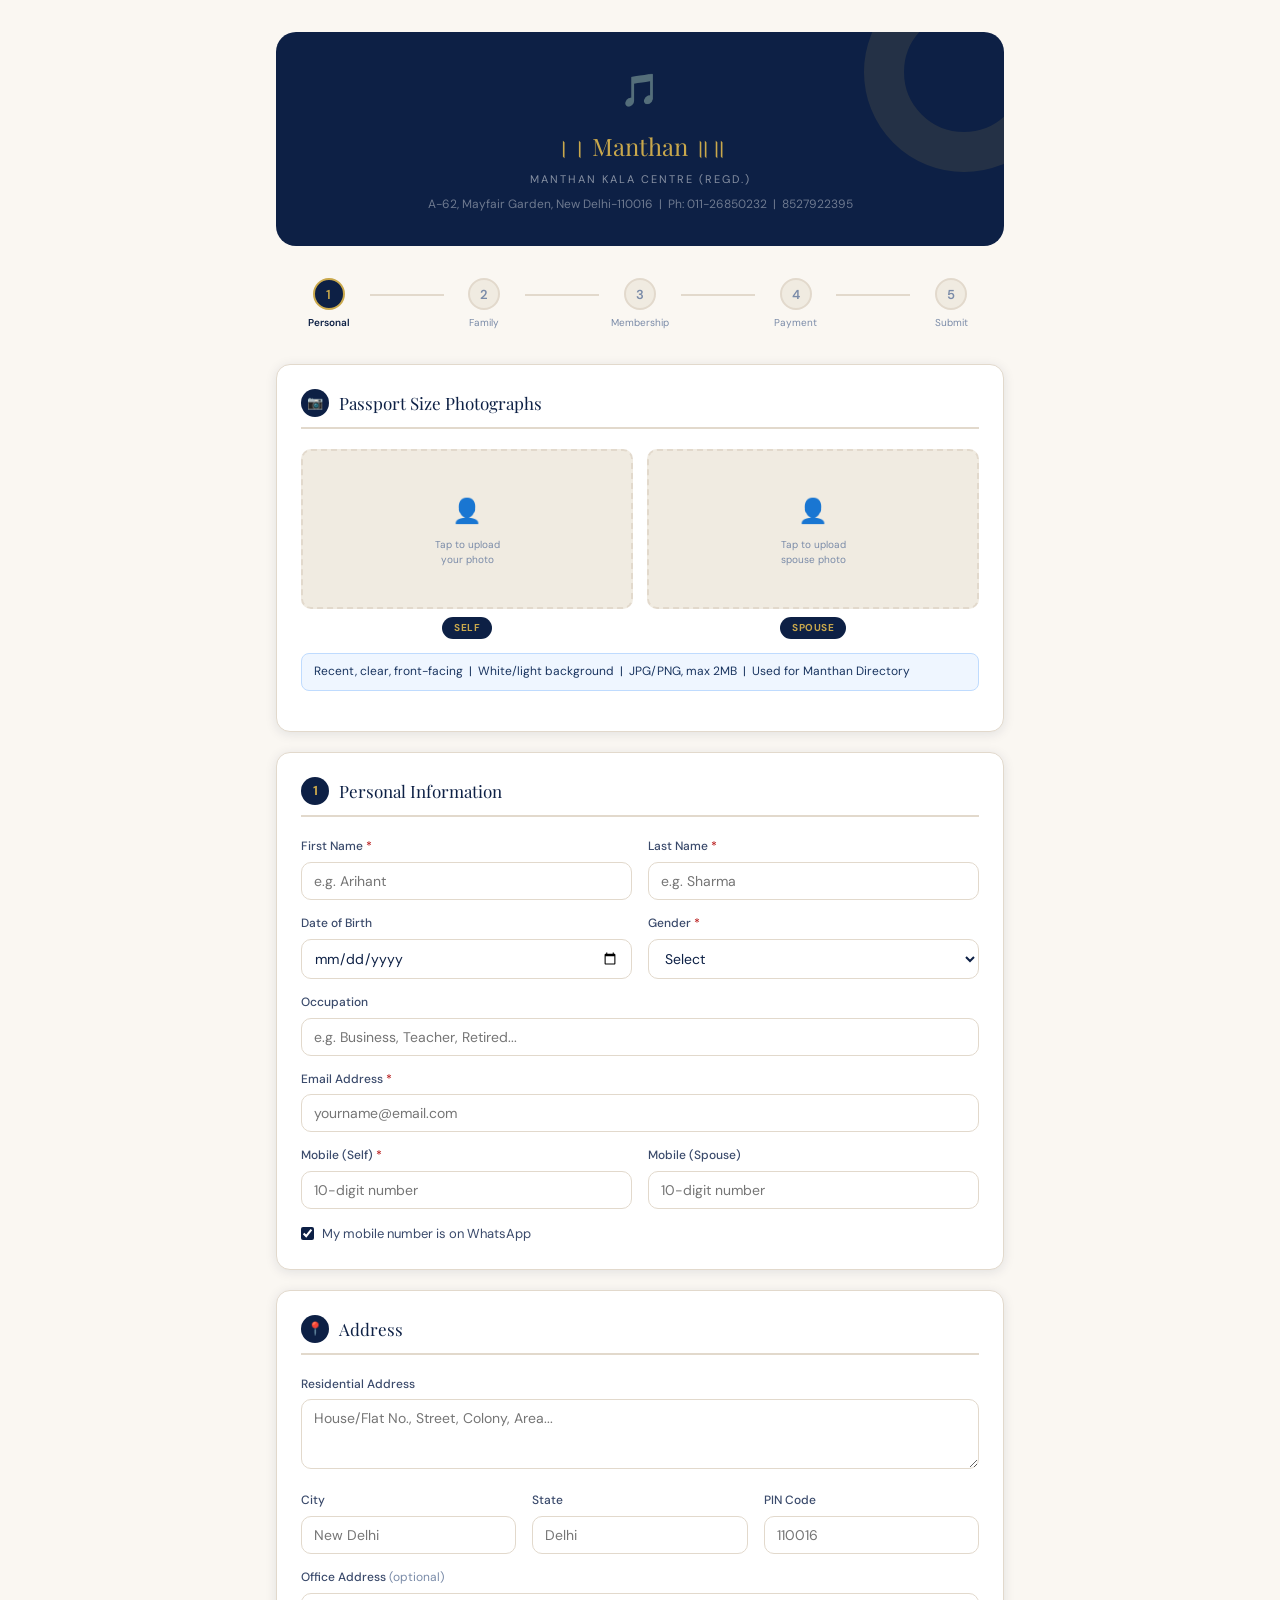
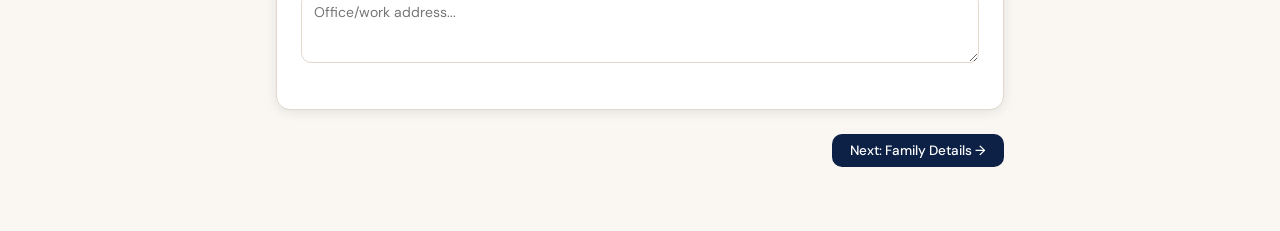
==== commit 46225310: "Enhance photo upload styles and layout" ====
--- a/index.html
+++ b/index.html
@@ -32,15 +32,44 @@
 /* photo upload */
 .photo-row{display:grid;grid-template-columns:1fr 1fr;gap:14px;margin-bottom:14px;}
 .photo-slot{display:flex;flex-direction:column;align-items:center;gap:6px;}
-.photo-wrap{width:100%;position:relative;border:2px dashed var(--iborder);border-radius:10px;background:var(--ivory2);overflow:hidden;cursor:pointer;}
+.photo-wrap{
+  width:100%;
+  height:160px;
+  position:relative;
+  border:2px dashed var(--iborder);
+  border-radius:10px;
+  background:var(--ivory2);
+  overflow:hidden;
+  cursor:pointer;
+  display:flex;
+  align-items:center;
+  justify-content:center;
+}
 .photo-wrap:hover{border-color:var(--blue);}
 .photo-wrap.loaded{border-style:solid;border-color:var(--navy);background:#fff;}
-.photo-input{position:absolute;inset:0;width:100%;height:100%;opacity:0;cursor:pointer;z-index:5;font-size:0;}
-.photo-preview{position:absolute;inset:0;width:100%;height:100%;object-fit:cover;z-index:3;display:none;}
-.photo-placeholder{padding:1.5rem 1rem;text-align:center;position:relative;z-index:1;}
+.photo-input{
+  position:absolute;
+  top:0;left:0;
+  width:100%;height:100%;
+  opacity:0;
+  cursor:pointer;
+  z-index:5;
+  font-size:0;
+  margin:0;padding:0;
+}
+.photo-preview{
+  position:absolute;
+  top:0;left:0;
+  width:100%;height:100%;
+  object-fit:cover;
+  z-index:3;
+  display:none;
+  border-radius:8px;
+}
+.photo-placeholder{text-align:center;position:relative;z-index:1;pointer-events:none;}
 .photo-placeholder .ico{font-size:24px;display:block;margin-bottom:6px;}
 .photo-placeholder .txt{font-size:10px;color:#7A8BA8;line-height:1.5;}
-.photo-lbl{background:var(--navy);color:var(--gold);font-size:10px;font-weight:700;letter-spacing:0.5px;text-transform:uppercase;padding:3px 12px;border-radius:20px;}
+.photo-lbl{background:var(--navy);color:var(--gold);font-size:10px;font-weight:700;letter-spacing:0.5px;text-transform:uppercase;padding:3px 12px;border-radius:20px;margin-top:2px;}
 /* fee box */
 .fee-box{background:var(--navy);color:#fff;border-radius:var(--radius2);padding:1.25rem 1.5rem;margin-top:1rem;}
 .fee-row{display:flex;justify-content:space-between;font-size:14px;padding:4px 0;}
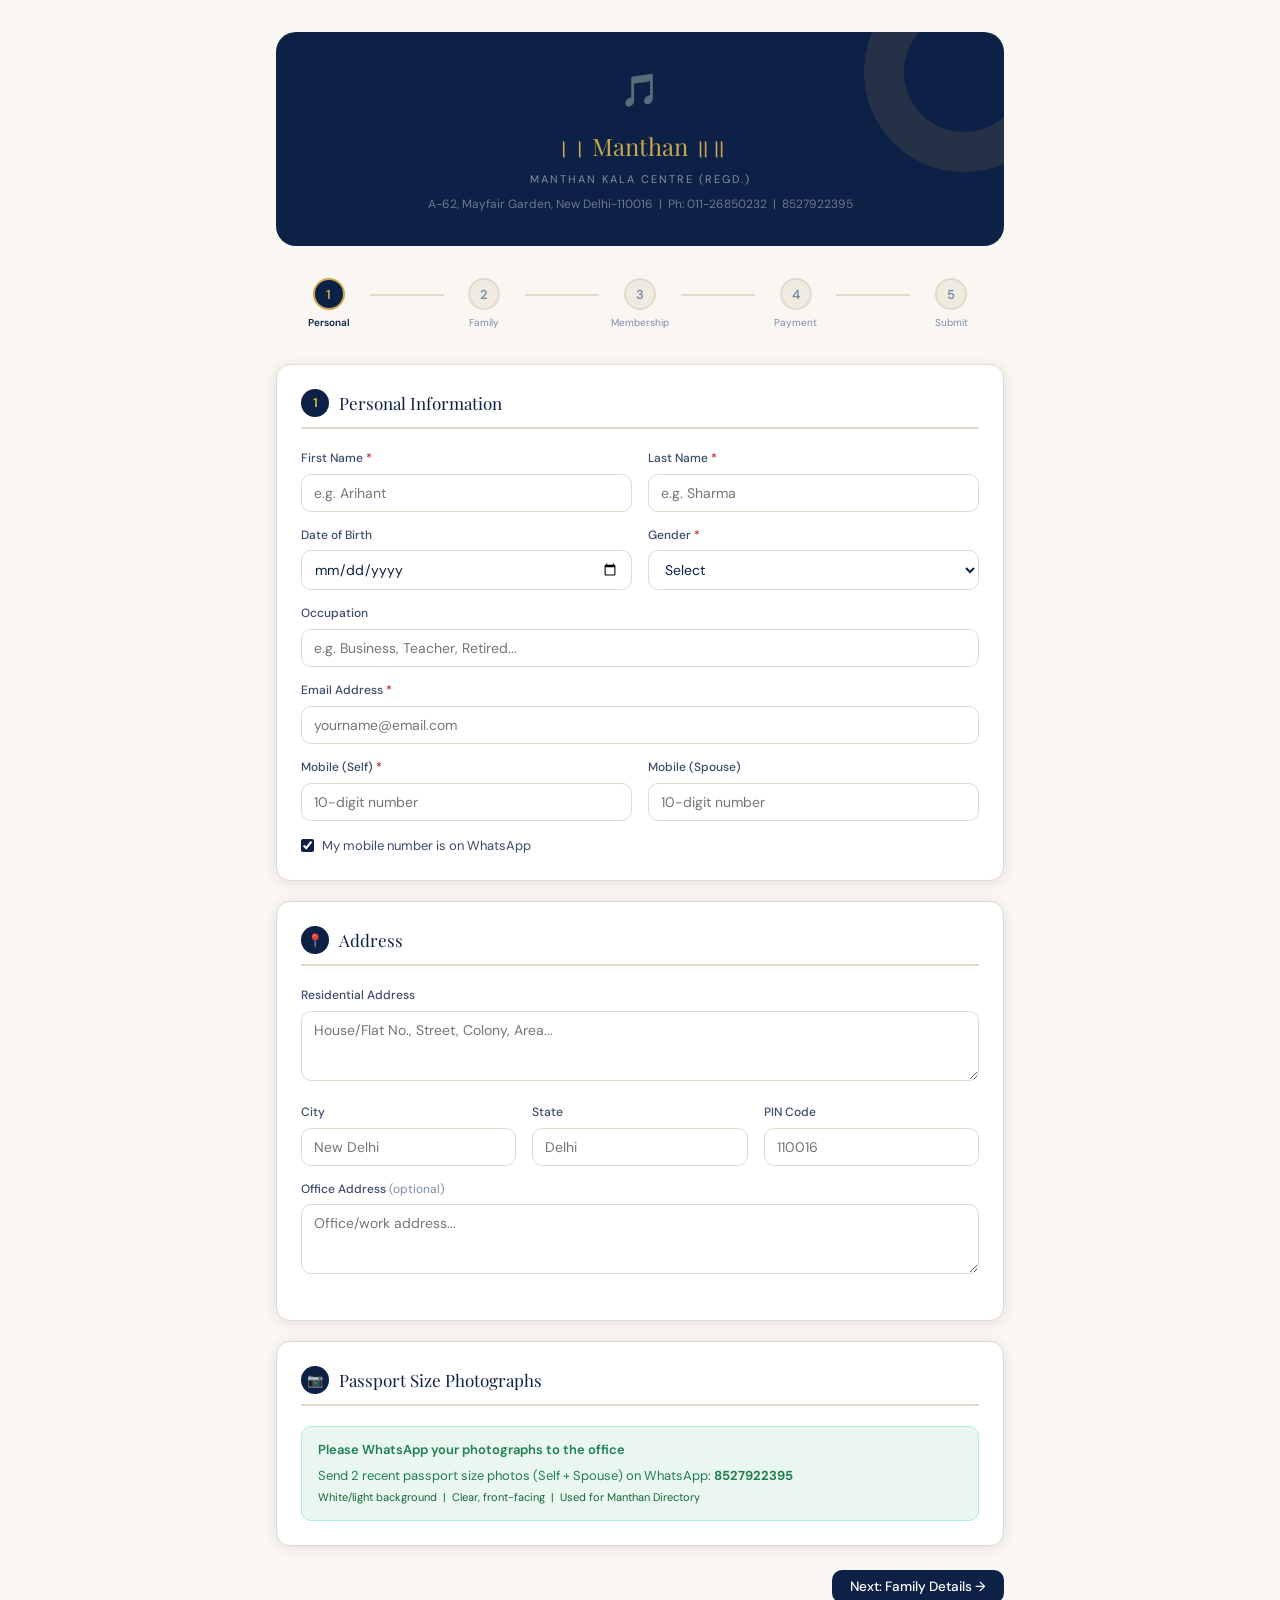
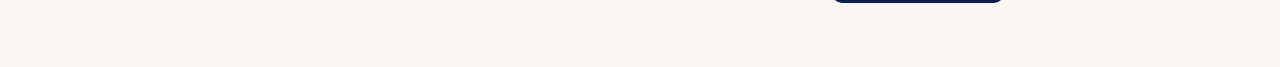
==== commit ed3eae02: "Update print statement from 'Hello' to 'Goodbye'" ====
--- a/index.html
+++ b/index.html
@@ -3,7 +3,7 @@
 <head>
 <meta charset="UTF-8"/>
 <meta name="viewport" content="width=device-width,initial-scale=1.0"/>
-<title>Manthan Kala Centre - Membership Registration</title>
+<title>Manthan Kala Centre --- Membership Registration</title>
 <link rel="stylesheet" href="css/style.css"/>
 <style>
 body{background:var(--ivory);min-height:100vh;}
@@ -14,7 +14,6 @@
 .rhdr-org{font-family:'Playfair Display',serif;font-size:24px;color:var(--gold);margin-bottom:4px;}
 .rhdr-sub{font-size:11px;color:rgba(255,255,255,0.5);letter-spacing:2px;text-transform:uppercase;}
 .rhdr-addr{font-size:12px;color:rgba(255,255,255,0.4);margin-top:6px;}
-/* stepper */
 .stepper{display:flex;align-items:flex-start;margin-bottom:2rem;padding:0 1rem;}
 .s-item{display:flex;flex-direction:column;align-items:center;flex:1;}
 .s-dot{width:32px;height:32px;border-radius:50%;display:flex;align-items:center;justify-content:center;font-size:13px;font-weight:600;transition:all 0.3s;flex-shrink:0;}
@@ -25,86 +24,34 @@
 .s-lbl.active{color:var(--navy);font-weight:600;}
 .s-line{flex:1;height:2px;background:var(--iborder);margin:16px 4px 0;}
 .s-line.done{background:var(--green);}
-/* section header */
 .sec-hdr{display:flex;align-items:center;gap:10px;margin-bottom:1.25rem;padding-bottom:10px;border-bottom:2px solid var(--iborder);}
 .sec-num{width:28px;height:28px;border-radius:50%;background:var(--navy);color:var(--gold);font-size:13px;font-weight:700;display:flex;align-items:center;justify-content:center;flex-shrink:0;}
 .sec-title{font-family:'Playfair Display',serif;font-size:17px;color:var(--navy);}
-/* photo upload */
-.photo-row{display:grid;grid-template-columns:1fr 1fr;gap:14px;margin-bottom:14px;}
-.photo-slot{display:flex;flex-direction:column;align-items:center;gap:6px;}
-.photo-wrap{
-  width:100%;
-  height:160px;
-  position:relative;
-  border:2px dashed var(--iborder);
-  border-radius:10px;
-  background:var(--ivory2);
-  overflow:hidden;
-  cursor:pointer;
-  display:flex;
-  align-items:center;
-  justify-content:center;
-}
-.photo-wrap:hover{border-color:var(--blue);}
-.photo-wrap.loaded{border-style:solid;border-color:var(--navy);background:#fff;}
-.photo-input{
-  position:absolute;
-  top:0;left:0;
-  width:100%;height:100%;
-  opacity:0;
-  cursor:pointer;
-  z-index:5;
-  font-size:0;
-  margin:0;padding:0;
-}
-.photo-preview{
-  position:absolute;
-  top:0;left:0;
-  width:100%;height:100%;
-  object-fit:cover;
-  z-index:3;
-  display:none;
-  border-radius:8px;
-}
-.photo-placeholder{text-align:center;position:relative;z-index:1;pointer-events:none;}
-.photo-placeholder .ico{font-size:24px;display:block;margin-bottom:6px;}
-.photo-placeholder .txt{font-size:10px;color:#7A8BA8;line-height:1.5;}
-.photo-lbl{background:var(--navy);color:var(--gold);font-size:10px;font-weight:700;letter-spacing:0.5px;text-transform:uppercase;padding:3px 12px;border-radius:20px;margin-top:2px;}
-/* fee box */
 .fee-box{background:var(--navy);color:#fff;border-radius:var(--radius2);padding:1.25rem 1.5rem;margin-top:1rem;}
 .fee-row{display:flex;justify-content:space-between;font-size:14px;padding:4px 0;}
 .fee-total{border-top:1px solid rgba(255,255,255,0.2);margin-top:6px;padding-top:10px;font-size:18px;font-weight:700;color:var(--gold);}
-/* bank box */
 .bank-box{background:#EFF6FF;border:1px solid #BFDBFE;border-radius:var(--radius);padding:1rem 1.25rem;font-size:13px;color:var(--navy2);}
 .bank-box strong{color:var(--navy);display:block;margin-bottom:6px;}
-/* upload zone */
-.upload-zone{border:2px dashed var(--iborder);border-radius:var(--radius2);padding:1.5rem;text-align:center;cursor:pointer;transition:all 0.2s;background:var(--ivory2);}
-.upload-zone:hover{border-color:var(--blue);background:#EFF6FF;}
-.upload-preview{background:var(--green-bg);border:1.5px solid #A7F3D0;border-radius:var(--radius);padding:10px 14px;display:none;align-items:center;gap:10px;font-size:13px;color:var(--green);margin-top:10px;}
-/* btn row */
 .btn-row{display:flex;gap:10px;justify-content:flex-end;margin-top:1.5rem;}
-/* step content */
 .step-content{animation:fadeIn 0.3s ease;}
 @keyframes fadeIn{from{opacity:0;transform:translateY(8px);}to{opacity:1;transform:none;}}
-/* summary */
 .sum-grid{display:grid;grid-template-columns:1fr 1fr;gap:0;}
 .sum-cell{padding:8px 0;border-bottom:1px solid var(--iborder);}
 .sum-cell:nth-child(odd){padding-right:1rem;}
 .sum-cell:nth-child(even){padding-left:1rem;border-left:1px solid var(--iborder);}
 .sum-lbl{font-size:10px;text-transform:uppercase;letter-spacing:0.5px;color:#7A8BA8;margin-bottom:2px;}
 .sum-val{font-size:14px;color:var(--navy);font-weight:500;}
-/* success */
 .success-wrap{text-align:center;padding:2.5rem 1.5rem;}
 .success-ring{width:72px;height:72px;border-radius:50%;background:var(--green-bg);border:3px solid var(--green);color:var(--green);font-size:32px;font-weight:700;display:flex;align-items:center;justify-content:center;margin:0 auto 1.25rem;}
 .success-id{display:inline-block;background:var(--navy);color:var(--gold);font-size:20px;font-weight:700;padding:10px 24px;border-radius:var(--radius);letter-spacing:2px;margin:1rem 0;}
 .next-box{background:var(--ivory2);border-radius:var(--radius2);padding:1.25rem;text-align:left;margin-top:1.25rem;}
-.next-box p{font-size:13px;color:#3A4A6B;padding:3px 0;}
+.next-box p{font-size:13px;color:#3A4A6B;padding:4px 0;}
+.wa-box{background:var(--green-bg);border:1.5px solid #A7F3D0;border-radius:var(--radius);padding:12px 16px;margin-top:12px;font-size:13px;color:var(--green);}
 </style>
 </head>
 <body>
 <div class="rpage">
 
-<!-- HEADER -->
 <div class="rhdr">
   <div class="rhdr-icon">&#127925;</div>
   <div class="rhdr-org">&#2404;&#2404; Manthan &#2405;&#2405;</div>
@@ -112,7 +59,6 @@
   <div class="rhdr-addr">A-62, Mayfair Garden, New Delhi-110016 &nbsp;|&nbsp; Ph: 011-26850232 &nbsp;|&nbsp; 8527922395</div>
 </div>
 
-<!-- STEPPER -->
 <div class="stepper" id="stepper">
   <div class="s-item"><div class="s-dot active" id="sd1">1</div><div class="s-lbl active" id="sl1">Personal</div></div>
   <div class="s-line" id="ln1"></div>
@@ -125,33 +71,8 @@
   <div class="s-item"><div class="s-dot pend" id="sd5">5</div><div class="s-lbl" id="sl5">Submit</div></div>
 </div>
 
-<!-- STEP 1: PERSONAL -->
+<!-- STEP 1 -->
 <div id="step1" class="step-content">
-  <div class="card">
-    <div class="sec-hdr"><div class="sec-num">&#128247;</div><div class="sec-title">Passport Size Photographs</div></div>
-    <div class="photo-row">
-      <div class="photo-slot">
-        <div class="photo-wrap" id="pw-self">
-          <input type="file" class="photo-input" id="pi-self" accept="image/*"/>
-          <img class="photo-preview" id="pp-self" alt="Self photo"/>
-          <div class="photo-placeholder"><span class="ico">&#128100;</span><div class="txt">Tap to upload<br/>your photo</div></div>
-        </div>
-        <div class="photo-lbl">Self</div>
-      </div>
-      <div class="photo-slot">
-        <div class="photo-wrap" id="pw-spouse">
-          <input type="file" class="photo-input" id="pi-spouse" accept="image/*"/>
-          <img class="photo-preview" id="pp-spouse" alt="Spouse photo"/>
-          <div class="photo-placeholder"><span class="ico">&#128100;</span><div class="txt">Tap to upload<br/>spouse photo</div></div>
-        </div>
-        <div class="photo-lbl">Spouse</div>
-      </div>
-    </div>
-    <div style="background:#EFF6FF;border:1px solid #BFDBFE;border-radius:8px;padding:8px 12px;font-size:12px;color:var(--navy2);margin-bottom:1rem;">
-      Recent, clear, front-facing &nbsp;|&nbsp; White/light background &nbsp;|&nbsp; JPG/PNG, max 2MB &nbsp;|&nbsp; Used for Manthan Directory
-    </div>
-  </div>
-
   <div class="card">
     <div class="sec-hdr"><div class="sec-num">1</div><div class="sec-title">Personal Information</div></div>
     <div class="form-grid">
@@ -186,10 +107,20 @@
     </div>
     <div class="field"><label>Office Address <span style="color:#7A8BA8;font-weight:400;">(optional)</span></label><textarea id="oaddr" placeholder="Office/work address..."></textarea></div>
   </div>
+
+  <div class="card">
+    <div class="sec-hdr"><div class="sec-num">&#128247;</div><div class="sec-title">Passport Size Photographs</div></div>
+    <div class="wa-box">
+      <strong style="display:block;margin-bottom:4px;font-size:13px;font-weight:600;">Please WhatsApp your photographs to the office</strong>
+      Send 2 recent passport size photos (Self + Spouse) on WhatsApp: <strong>8527922395</strong><br/>
+      <span style="font-size:11px;color:#166534;">White/light background &nbsp;|&nbsp; Clear, front-facing &nbsp;|&nbsp; Used for Manthan Directory</span>
+    </div>
+  </div>
+
   <div class="btn-row"><button class="btn btn-navy" onclick="goStep(2)">Next: Family Details &rarr;</button></div>
 </div>
 
-<!-- STEP 2: FAMILY -->
+<!-- STEP 2 -->
 <div id="step2" class="step-content" style="display:none;">
   <div class="card">
     <div class="sec-hdr"><div class="sec-num">2</div><div class="sec-title">Family Details</div></div>
@@ -222,7 +153,7 @@
   </div>
 </div>
 
-<!-- STEP 3: MEMBERSHIP -->
+<!-- STEP 3 -->
 <div id="step3" class="step-content" style="display:none;">
   <div class="card">
     <div class="sec-hdr"><div class="sec-num">3</div><div class="sec-title">Membership Type</div></div>
@@ -251,7 +182,7 @@
   </div>
 </div>
 
-<!-- STEP 4: PAYMENT -->
+<!-- STEP 4 -->
 <div id="step4" class="step-content" style="display:none;">
   <div class="card">
     <div class="sec-hdr"><div class="sec-num">4</div><div class="sec-title">Payment Details</div></div>
@@ -266,28 +197,29 @@
       <div style="margin-top:8px;font-size:11px;color:#7A8BA8;">Also payable via cheque/cash in favour of "MANTHAN KALA CENTRE". Write Name &amp; Membership No. on reverse of cheque.</div>
       <div style="margin-top:6px;background:var(--warn-bg);padding:6px 10px;border-radius:6px;font-size:11px;color:var(--warn);">Payment due before 15th May. Interest @ Rs.500/month after due date. WhatsApp NEFT details to 8527922395</div>
     </div>
+
     <div class="field" style="margin-top:1rem;">
       <label>Payment Method <span class="req">*</span></label>
-      <select id="paymethod"><option value="">Select method</option><option>NEFT / RTGS / IMPS</option><option>UPI / GPay / PhonePe</option><option>Cheque</option><option>Cash at Office</option></select>
+      <select id="paymethod">
+        <option value="">Select method</option>
+        <option>NEFT / RTGS / IMPS</option>
+        <option>UPI / GPay / PhonePe</option>
+        <option>Cheque</option>
+        <option>Cash at Office</option>
+      </select>
     </div>
     <div class="form-grid">
       <div class="field" id="f-payref"><label>Transaction / UTR Reference <span class="req">*</span></label><input type="text" id="payref" placeholder="Transaction reference number"/><div class="err-msg">Required</div></div>
       <div class="field"><label>Payment Date</label><input type="date" id="paydate"/></div>
     </div>
     <div class="field"><label>Amount Paid (Rs.)</label><input type="number" id="payamt" value="29500"/></div>
+
     <div class="field">
-      <label>Upload Payment Receipt / Screenshot <span class="req">*</span></label>
-      <div class="upload-zone" id="uploadZone" onclick="document.getElementById('receiptFile').click()">
-        <div style="font-size:28px;margin-bottom:8px;">&#128206;</div>
-        <div style="font-size:14px;color:#3A4A6B;">Click to upload or drag and drop</div>
-        <div style="font-size:12px;color:#7A8BA8;margin-top:4px;">JPG, PNG or PDF - max 5MB</div>
-      </div>
-      <input type="file" id="receiptFile" accept="image/*,.pdf" style="display:none;"/>
-      <div class="upload-preview" id="uploadPreview">
-        <span>&#10003;</span><span id="uploadName"></span>
-        <button onclick="clearUpload()" style="margin-left:auto;background:none;border:none;cursor:pointer;font-size:14px;color:var(--red);">&#10005;</button>
-      </div>
-    </div>
+      <label>Payment Receipt Reference</label>
+      <input type="text" id="receiptRef" placeholder="e.g. UTR No., Cheque No., or brief description"/>
+      <div style="font-size:11px;color:#7A8BA8;margin-top:5px;">&#128247; Also WhatsApp your payment receipt screenshot to <strong>8527922395</strong></div>
+    </div>
+
     <div class="field"><label>Notes / Message</label><textarea id="paynotes" placeholder="Any additional message for the office..."></textarea></div>
   </div>
   <div class="btn-row">
@@ -296,7 +228,7 @@
   </div>
 </div>
 
-<!-- STEP 5: REVIEW -->
+<!-- STEP 5 -->
 <div id="step5" class="step-content" style="display:none;">
   <div class="card">
     <div class="sec-hdr"><div class="sec-num">5</div><div class="sec-title">Review Your Application</div></div>
@@ -310,7 +242,7 @@
       <input type="checkbox" id="accurate" style="accent-color:var(--navy);"/> The information provided is true and accurate
     </label>
   </div>
-  <div id="submitAlert" style="display:none;"></div>
+  <div id="submitAlert" style="display:none;background:var(--warn-bg);border:1px solid #FDE68A;border-radius:var(--radius);padding:12px 16px;font-size:13px;color:var(--warn);margin-bottom:1rem;"></div>
   <div class="btn-row">
     <button class="btn btn-outline" onclick="goStep(4)">&larr; Back</button>
     <button class="btn btn-gold" id="submitBtn" onclick="submitForm()">&#10003; Submit Application</button>
@@ -324,93 +256,25 @@
     <div style="font-family:'Playfair Display',serif;font-size:24px;color:var(--navy);margin-bottom:6px;">Application Submitted!</div>
     <p style="color:#7A8BA8;font-size:14px;">Your application is under review.</p>
     <div class="success-id" id="successID">MKC-2026-XXXX</div>
-    <p style="font-size:12px;color:#7A8BA8;">Save this Application ID for reference</p>
+    <p style="font-size:12px;color:#7A8BA8;margin-bottom:0.5rem;">Save this Application ID for reference</p>
     <div class="next-box">
-      <p style="font-weight:600;color:var(--navy);margin-bottom:8px;">What happens next?</p>
-      <p>Admin will review your details and payment receipt</p>
-      <p>Upon verification your membership will be activated</p>
-      <p>You will receive a Tax Invoice by email</p>
-      <p>Queries: 8527922395 (WhatsApp) | manthantree@gmail.com</p>
+      <p style="font-weight:600;color:var(--navy);margin-bottom:6px;">What happens next?</p>
+      <p>&#128247; WhatsApp your passport photos (Self + Spouse) to: <strong>8527922395</strong></p>
+      <p>&#128247; WhatsApp your payment receipt screenshot to: <strong>8527922395</strong></p>
+      <p>&#9989; Admin will verify your details and activate your membership</p>
+      <p>&#128233; You will receive a Tax Invoice by email upon activation</p>
+      <p>&#128222; Queries: 8527922395 (WhatsApp) | manthantree@gmail.com</p>
     </div>
     <button class="btn btn-outline" onclick="location.reload()" style="margin-top:1.5rem;">Register Another Member</button>
   </div>
 </div>
 
-</div><!-- end rpage -->
+</div>
 
 <script>
-// ==== CONFIGURATION - SET THIS URL ====
 var GAS_URL = 'https://script.google.com/macros/s/AKfycbwI67whopqq-oFCNrVQn27Bhw1nhLrgjQiIbFHfK9HQ2gK2YiO7sjYNQjnu8uw4nNtM/exec';
-// ======================================
-
 var step = 1;
-var receipt = null;
-var photos  = { self: null, spouse: null };
-var links   = { receipt: '', self: '', spouse: '' };
-var cbN = 0;
-
-// ---- PHOTO UPLOAD ----
-document.addEventListener('DOMContentLoaded', function() {
-  ['self','spouse'].forEach(function(who) {
-    var inp = document.getElementById('pi-' + who);
-    if (!inp) return;
-    inp.addEventListener('change', function() {
-      var file = this.files && this.files[0];
-      if (!file) return;
-      if (file.size > 2097152) { alert('Photo too large. Max 2MB.'); this.value=''; return; }
-      var rd = new FileReader();
-      rd.onload = function(e) {
-        photos[who] = { dataUrl: e.target.result, name: file.name, mime: file.type };
-        var preview = document.getElementById('pp-' + who);
-        var wrap    = document.getElementById('pw-' + who);
-        var ph      = wrap.querySelector('.photo-placeholder');
-        preview.src = e.target.result;
-        preview.style.display = 'block';
-        if (ph) ph.style.display = 'none';
-        wrap.classList.add('loaded');
-      };
-      rd.readAsDataURL(file);
-    });
-  });
-
-  var rf = document.getElementById('receiptFile');
-  if (rf) {
-    rf.addEventListener('change', function() {
-      var file = this.files && this.files[0];
-      if (!file) return;
-      if (file.size > 5242880) { alert('File too large. Max 5MB.'); this.value=''; return; }
-      var rd = new FileReader();
-      rd.onload = function(e) {
-        receipt = { dataUrl: e.target.result, name: file.name, mime: file.type };
-        document.getElementById('uploadPreview').style.display = 'flex';
-        document.getElementById('uploadName').textContent = file.name;
-        document.getElementById('uploadZone').style.display = 'none';
-      };
-      rd.readAsDataURL(file);
-    });
-  }
-
-  // drag drop
-  var zone = document.getElementById('uploadZone');
-  if (zone) {
-    zone.addEventListener('dragover', function(e){ e.preventDefault(); });
-    zone.addEventListener('drop', function(e){
-      e.preventDefault();
-      var f = e.dataTransfer && e.dataTransfer.files && e.dataTransfer.files[0];
-      if (f && rf) { rf.files = e.dataTransfer.files; rf.dispatchEvent(new Event('change')); }
-    });
-  }
-});
-
-function clearUpload() {
-  receipt = null; links.receipt = '';
-  var rf = document.getElementById('receiptFile');
-  if (rf) rf.value = '';
-  document.getElementById('uploadPreview').style.display = 'none';
-  document.getElementById('uploadZone').style.display = 'block';
-}
-
-// ---- STEPPER ----
+
 function goStep(n) {
   if (n > step && !validateStep(step)) return;
   document.getElementById('step' + step).style.display = 'none';
@@ -420,152 +284,129 @@
     var d = document.getElementById('sd' + i);
     var l = document.getElementById('sl' + i);
     if (!d) continue;
-    if (i < step)       { d.className='s-dot done'; d.innerHTML='&#10003;'; }
-    else if (i === step) { d.className='s-dot active'; d.innerHTML=String(i); }
-    else                 { d.className='s-dot pend';   d.innerHTML=String(i); }
-    l.className = 's-lbl' + (i===step?' active':'');
-    if (i < 5) { var ln=document.getElementById('ln'+i); if(ln) ln.className='s-line'+(i<step?' done':''); }
+    if (i < step)        { d.className = 's-dot done';   d.innerHTML = '&#10003;'; }
+    else if (i === step) { d.className = 's-dot active'; d.innerHTML = String(i); }
+    else                 { d.className = 's-dot pend';   d.innerHTML = String(i); }
+    l.className = 's-lbl' + (i === step ? ' active' : '');
+    if (i < 5) { var ln = document.getElementById('ln' + i); if (ln) ln.className = 's-line' + (i < step ? ' done' : ''); }
   }
   if (n === 5) buildSummary();
-  window.scrollTo({top:0,behavior:'smooth'});
-}
-
-// ---- VALIDATE ----
+  window.scrollTo({ top: 0, behavior: 'smooth' });
+}
+
 function validateStep(s) {
-  if (s === 1) return chk([['f-fname','fname','t'],['f-lname','lname','t'],['f-gender','gender','s'],['f-email','email','e'],['f-mobile','mobile','m']]);
+  if (s === 1) return chk([['f-fname','fname'],['f-lname','lname'],['f-gender','gender','s'],['f-email','email','e'],['f-mobile','mobile','m']]);
   if (s === 4) {
-    var ok = chk([['f-payref','payref','t']]);
-    if (!receipt) { alert('Please upload your payment receipt.'); return false; }
+    var ok = chk([['f-payref','payref']]);
     if (!gv('paymethod')) { alert('Please select a payment method.'); return false; }
     return ok;
   }
   return true;
 }
+
 function chk(arr) {
   var ok = true;
   arr.forEach(function(c) {
-    var w = document.getElementById(c[0]); if(!w) return;
-    var val = (document.getElementById(c[1])||{}).value||''; val=val.trim();
-    var bad = c[2]==='e' ? (!val||!/^[^\s@]+@[^\s@]+\.[^\s@]+$/.test(val)) : c[2]==='m' ? (!val||!/^\d{10}$/.test(val)) : !val;
+    var w = document.getElementById(c[0]); if (!w) return;
+    var val = (document.getElementById(c[1]) || {}).value || ''; val = val.trim();
+    var bad;
+    if      (c[2] === 'e') bad = !val || !/^[^\s@]+@[^\s@]+\.[^\s@]+$/.test(val);
+    else if (c[2] === 'm') bad = !val || !/^\d{10}$/.test(val);
+    else                   bad = !val;
     w.classList.toggle('err', bad);
     if (bad) ok = false;
   });
   return ok;
 }
 
-// ---- SUMMARY ----
 function buildSummary() {
-  var chips = Array.from(document.querySelectorAll('.chip.on')).map(function(c){return c.textContent;}).join(', ');
+  var chips = Array.from(document.querySelectorAll('.chip.on')).map(function(c) { return c.textContent; }).join(', ');
   var rows = [
-    ['Full Name',(gv('fname')+' '+gv('lname')).trim()],['Gender',gv('gender')],
-    ['Date of Birth',gv('dob')||'-'],['Occupation',gv('occ')||'-'],
-    ['Email',gv('email')],['Mobile',gv('mobile')+(document.getElementById('whatsapp').checked?' (WhatsApp)':'')],
-    ['Spouse',gv('spouse')||'-'],['City/PIN',(gv('city')||'')+(gv('pin')?' - '+gv('pin'):'')],
-    ['Interests',chips||'-'],['Referred By',gv('refby')||'-'],
-    ['Payment Method',gv('paymethod')],['Payment Ref',gv('payref')],
-    ['Amount','Rs.'+gv('payamt')],['Receipt',receipt?'Uploaded: '+receipt.name:'-'],
-    ['Photo (Self)',photos.self?'Uploaded: '+photos.self.name:'-'],
-    ['Photo (Spouse)',photos.spouse?'Uploaded: '+photos.spouse.name:'-']
+    ['Full Name',    (gv('fname') + ' ' + gv('lname')).trim()],
+    ['Gender',       gv('gender')],
+    ['Date of Birth', gv('dob') || '-'],
+    ['Occupation',   gv('occ') || '-'],
+    ['Email',        gv('email')],
+    ['Mobile (Self)', gv('mobile') + (document.getElementById('whatsapp').checked ? ' (WhatsApp)' : '')],
+    ['Mobile (Spouse)', gv('mobile2') || '-'],
+    ['Residential Address', gv('raddr') || '-'],
+    ['City / PIN',   (gv('city') || '') + (gv('pin') ? ' - ' + gv('pin') : '')],
+    ['Spouse Name',  gv('spouse') || '-'],
+    ['Anniversary',  gv('anniv') || '-'],
+    ['Dependants',   gv('dep') || '-'],
+    ['Interests',    chips || '-'],
+    ['Referred By',  gv('refby') || '-'],
+    ['Payment Method', gv('paymethod')],
+    ['Payment Ref',  gv('payref')],
+    ['Payment Date', gv('paydate') || '-'],
+    ['Amount Paid',  'Rs.' + gv('payamt')],
+    ['Receipt Ref',  gv('receiptRef') || '-']
   ];
   var h = '<div class="sum-grid">';
-  rows.forEach(function(r){
-    h += '<div class="sum-cell"><div class="sum-lbl">'+r[0]+'</div><div class="sum-val">'+(r[1]||'-')+'</div></div>';
+  rows.forEach(function(r) {
+    h += '<div class="sum-cell"><div class="sum-lbl">' + r[0] + '</div><div class="sum-val">' + (r[1] || '-') + '</div></div>';
   });
   document.getElementById('sumBody').innerHTML = h + '</div>';
 }
-function gv(id){ var e=document.getElementById(id); return e?e.value.trim():''; }
-
-// ---- JSONP HELPER ----
-function jsonpGet(url) {
-  return new Promise(function(resolve) {
-    var name = '_mkc'+(++cbN)+'_'+Date.now();
-    var sc   = document.createElement('script');
-    var done = false;
-    var t    = setTimeout(function(){ finish({status:'timeout'}); }, 25000);
-    function finish(d){ if(done) return; done=true; clearTimeout(t); if(sc.parentNode) sc.parentNode.removeChild(sc); delete window[name]; resolve(d); }
-    window[name] = function(d){ finish(d); };
-    sc.onerror   = function(){ finish({status:'error'}); };
-    sc.src = url + '&callback=' + name;
-    document.head.appendChild(sc);
-  });
-}
-
-// ---- CHUNKED UPLOAD ----
-var CHUNK = 6000;
-function uploadChunked(fileObj, appID, label) {
-  if (!fileObj || !fileObj.dataUrl) return Promise.resolve('');
-  if (GAS_URL === 'YOUR_GOOGLE_APPS_SCRIPT_URL') return Promise.resolve('demo-link');
-  var b64   = fileObj.dataUrl.split(',')[1];
-  var total = Math.ceil(b64.length / CHUNK);
-  var fid   = appID+'_'+label+'_'+Date.now();
-  var p     = Promise.resolve();
-  for (var i=0; i<total; i++) {
-    (function(idx){
-      p = p.then(function(){
-        var chunk = b64.substring(idx*CHUNK,(idx+1)*CHUNK);
-        return jsonpGet(GAS_URL+'?action=uploadChunk&fileID='+encodeURIComponent(fid)+'&appID='+encodeURIComponent(appID)+'&label='+encodeURIComponent(label)+'&fileName='+encodeURIComponent(fileObj.name)+'&mimeType='+encodeURIComponent(fileObj.mime)+'&chunkIdx='+idx+'&totalChunks='+total+'&chunk='+encodeURIComponent(chunk));
-      });
-    })(i);
-  }
-  return p.then(function(){
-    return jsonpGet(GAS_URL+'?action=assembleFile&fileID='+encodeURIComponent(fid)+'&appID='+encodeURIComponent(appID)+'&label='+encodeURIComponent(label)+'&fileName='+encodeURIComponent(fileObj.name)+'&mimeType='+encodeURIComponent(fileObj.mime)+'&totalChunks='+total);
-  }).then(function(r){ return (r&&r.status==='ok'&&r.link)?r.link:''; });
-}
-
-// ---- SUBMIT ----
+
+function gv(id) { var e = document.getElementById(id); return e ? e.value.trim() : ''; }
+
 function submitForm() {
-  if (!document.getElementById('agree').checked||!document.getElementById('accurate').checked) {
-    showAlert('Please check both declaration checkboxes.','warn'); return;
+  if (!document.getElementById('agree').checked || !document.getElementById('accurate').checked) {
+    var al = document.getElementById('submitAlert');
+    al.style.display = 'block';
+    al.textContent = 'Please check both declaration checkboxes before submitting.';
+    return;
   }
   var btn = document.getElementById('submitBtn');
-  btn.disabled=true; btn.textContent='Uploading...';
-  var chips = Array.from(document.querySelectorAll('.chip.on')).map(function(c){return c.textContent;}).join(', ');
-  var appID = 'MKC-'+new Date().getFullYear()+'-'+(Math.floor(Math.random()*9000)+1000);
+  btn.disabled = true;
+  btn.textContent = 'Submitting...';
+
+  var chips = Array.from(document.querySelectorAll('.chip.on')).map(function(c) { return c.textContent; }).join(', ');
+  var appID = 'MKC-' + new Date().getFullYear() + '-' + (Math.floor(Math.random() * 9000) + 1000);
   var now   = new Date().toLocaleString('en-IN');
 
-  btn.textContent='Uploading receipt...';
-  uploadChunked(receipt, appID, 'receipt')
-  .then(function(lnk){
-    links.receipt=lnk; btn.textContent='Uploading self photo...';
-    return uploadChunked(photos.self, appID, 'photo_self');
-  }).then(function(lnk){
-    links.self=lnk; btn.textContent='Uploading spouse photo...';
-    return uploadChunked(photos.spouse, appID, 'photo_spouse');
-  }).then(function(lnk){
-    links.spouse=lnk; btn.textContent='Saving registration...';
-    var data = {
-      action:'saveRegistration', appID:appID, submittedAt:now,
-      firstName:gv('fname'), lastName:gv('lname'), gender:gv('gender'),
-      dob:gv('dob'), occupation:gv('occ'), email:gv('email'),
-      mobile:gv('mobile'), mobileSpouse:gv('mobile2'),
-      whatsapp:document.getElementById('whatsapp').checked?'Yes':'No',
-      residentialAddress:gv('raddr'), city:gv('city'), state:gv('state'), pin:gv('pin'),
-      officeAddress:gv('oaddr'), spouseName:gv('spouse'), spouseDob:gv('sdob'),
-      anniversary:gv('anniv'), dependants:gv('dep'), interests:chips, referredBy:gv('refby'),
-      membershipType:'Annual', baseAmount:25000, cgst:2250, sgst:2250, totalAmount:29500,
-      paymentMethod:gv('paymethod'), paymentRef:gv('payref'),
-      paymentDate:gv('paydate'), amountPaid:gv('payamt'), payNotes:gv('paynotes'),
-      status:'Pending Verification',
-      receiptFileName:receipt?receipt.name:'', receiptLink:links.receipt,
-      photoSelfName:photos.self?photos.self.name:'', photoSelfLink:links.self,
-      photoSpouseName:photos.spouse?photos.spouse.name:'', photoSpouseLink:links.spouse
-    };
-    if (GAS_URL==='YOUR_GOOGLE_APPS_SCRIPT_URL') { showSuccess(appID); return; }
-    return fetch(GAS_URL,{method:'POST',mode:'no-cors',headers:{'Content-Type':'application/json'},body:JSON.stringify(data)});
-  }).then(function(){ showSuccess(appID); })
-  .catch(function(){ showSuccess(appID); });
-}
-
-function showAlert(msg,type){
-  var el=document.getElementById('submitAlert');
-  el.style.display='block'; el.className='alert alert-'+type; el.textContent=msg;
-}
-function showSuccess(id){
-  document.getElementById('step5').style.display='none';
-  document.getElementById('stepper').style.display='none';
-  document.getElementById('stepOK').style.display='block';
-  document.getElementById('successID').textContent=id;
-  window.scrollTo({top:0,behavior:'smooth'});
+  var data = {
+    action:       'saveRegistration',
+    appID:        appID,
+    submittedAt:  now,
+    firstName:    gv('fname'),    lastName:    gv('lname'),
+    gender:       gv('gender'),   dob:         gv('dob'),
+    occupation:   gv('occ'),      email:       gv('email'),
+    mobile:       gv('mobile'),   mobileSpouse: gv('mobile2'),
+    whatsapp:     document.getElementById('whatsapp').checked ? 'Yes' : 'No',
+    residentialAddress: gv('raddr'),
+    city:         gv('city'),     state:       gv('state'),
+    pin:          gv('pin'),      officeAddress: gv('oaddr'),
+    spouseName:   gv('spouse'),   spouseDob:   gv('sdob'),
+    anniversary:  gv('anniv'),    dependants:  gv('dep'),
+    interests:    chips,          referredBy:  gv('refby'),
+    membershipType: 'Annual',
+    baseAmount:   25000, cgst: 2250, sgst: 2250, totalAmount: 29500,
+    paymentMethod: gv('paymethod'), paymentRef: gv('payref'),
+    paymentDate:  gv('paydate'),  amountPaid:  gv('payamt'),
+    payNotes:     gv('paynotes'),
+    receiptFileName: gv('receiptRef'),
+    receiptLink:  '', photoSelfLink: '', photoSpouseLink: '',
+    status:       'Pending Verification'
+  };
+
+  fetch(GAS_URL, {
+    method:  'POST',
+    mode:    'no-cors',
+    headers: { 'Content-Type': 'application/json' },
+    body:    JSON.stringify(data)
+  })
+  .then(function() { showSuccess(appID); })
+  .catch(function() { showSuccess(appID); });
+}
+
+function showSuccess(id) {
+  document.getElementById('step5').style.display  = 'none';
+  document.getElementById('stepper').style.display = 'none';
+  document.getElementById('stepOK').style.display  = 'block';
+  document.getElementById('successID').textContent = id;
+  window.scrollTo({ top: 0, behavior: 'smooth' });
 }
 </script>
 </body>
